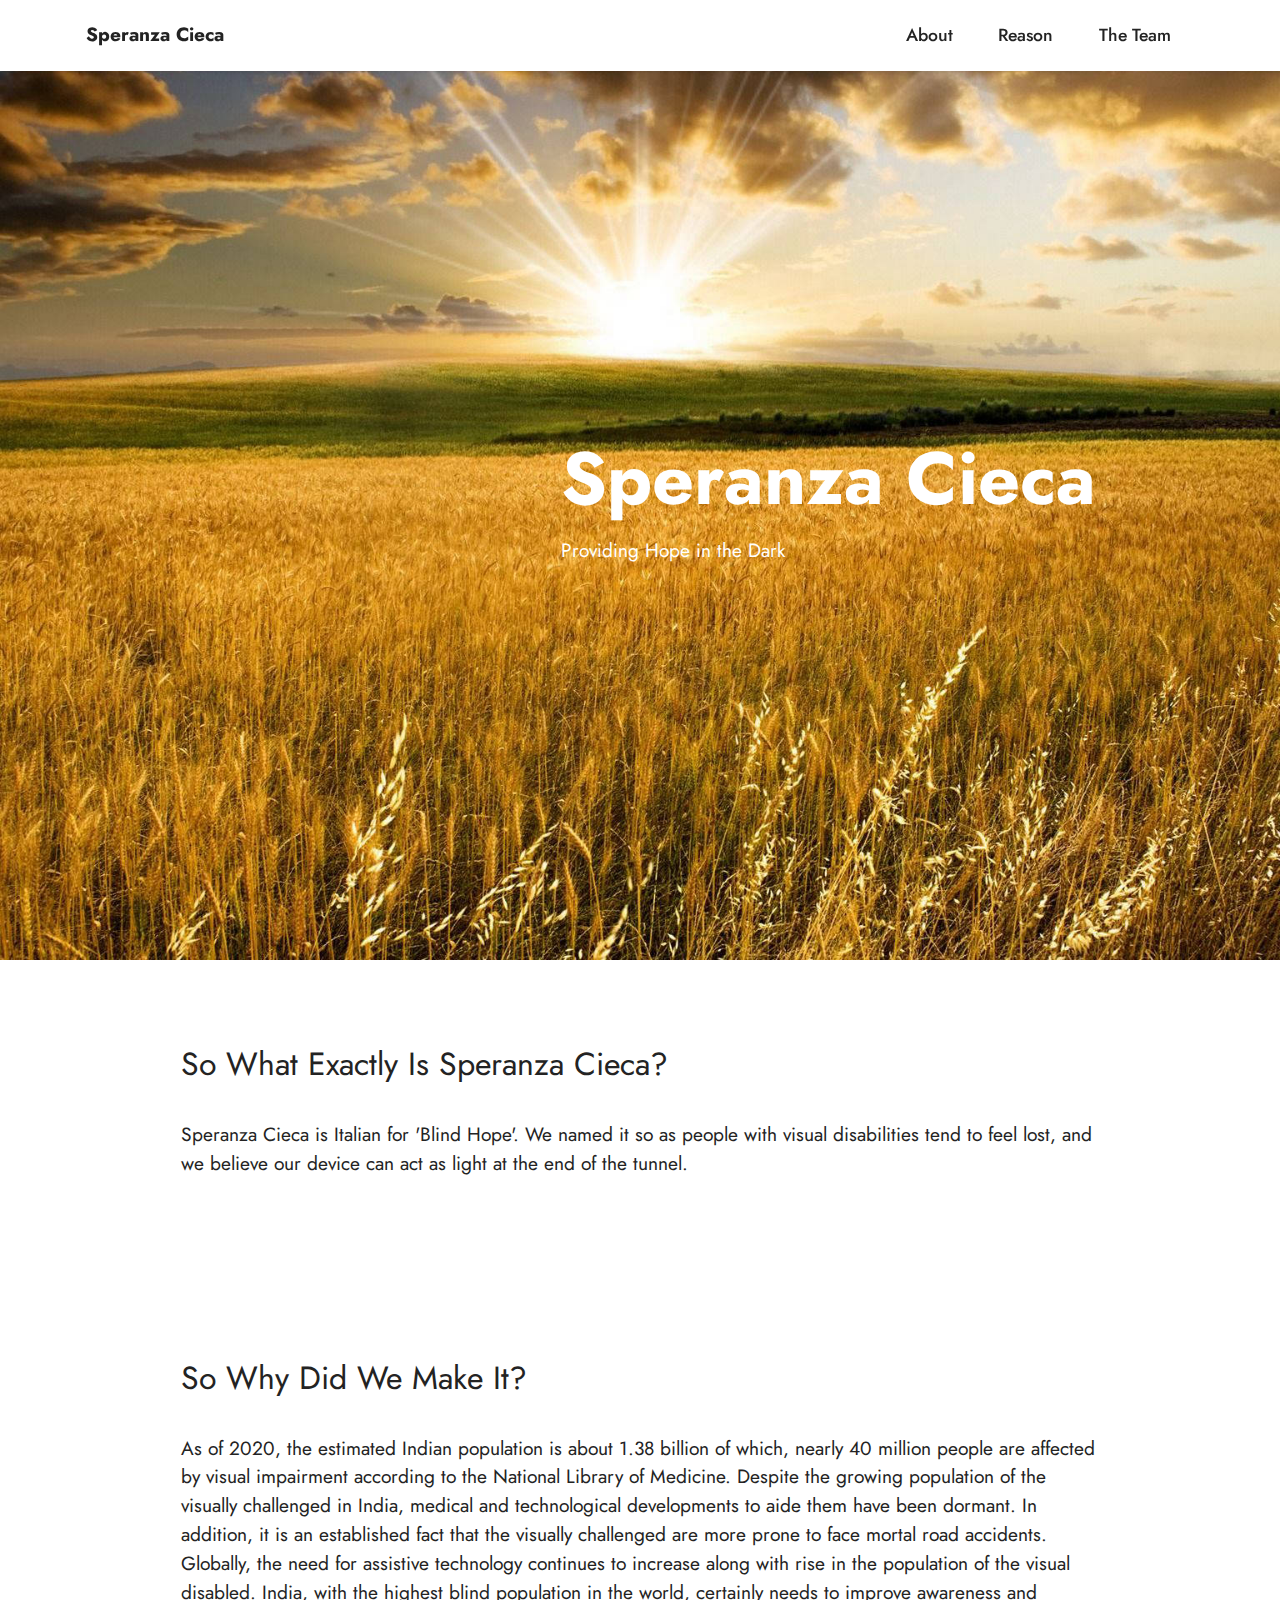
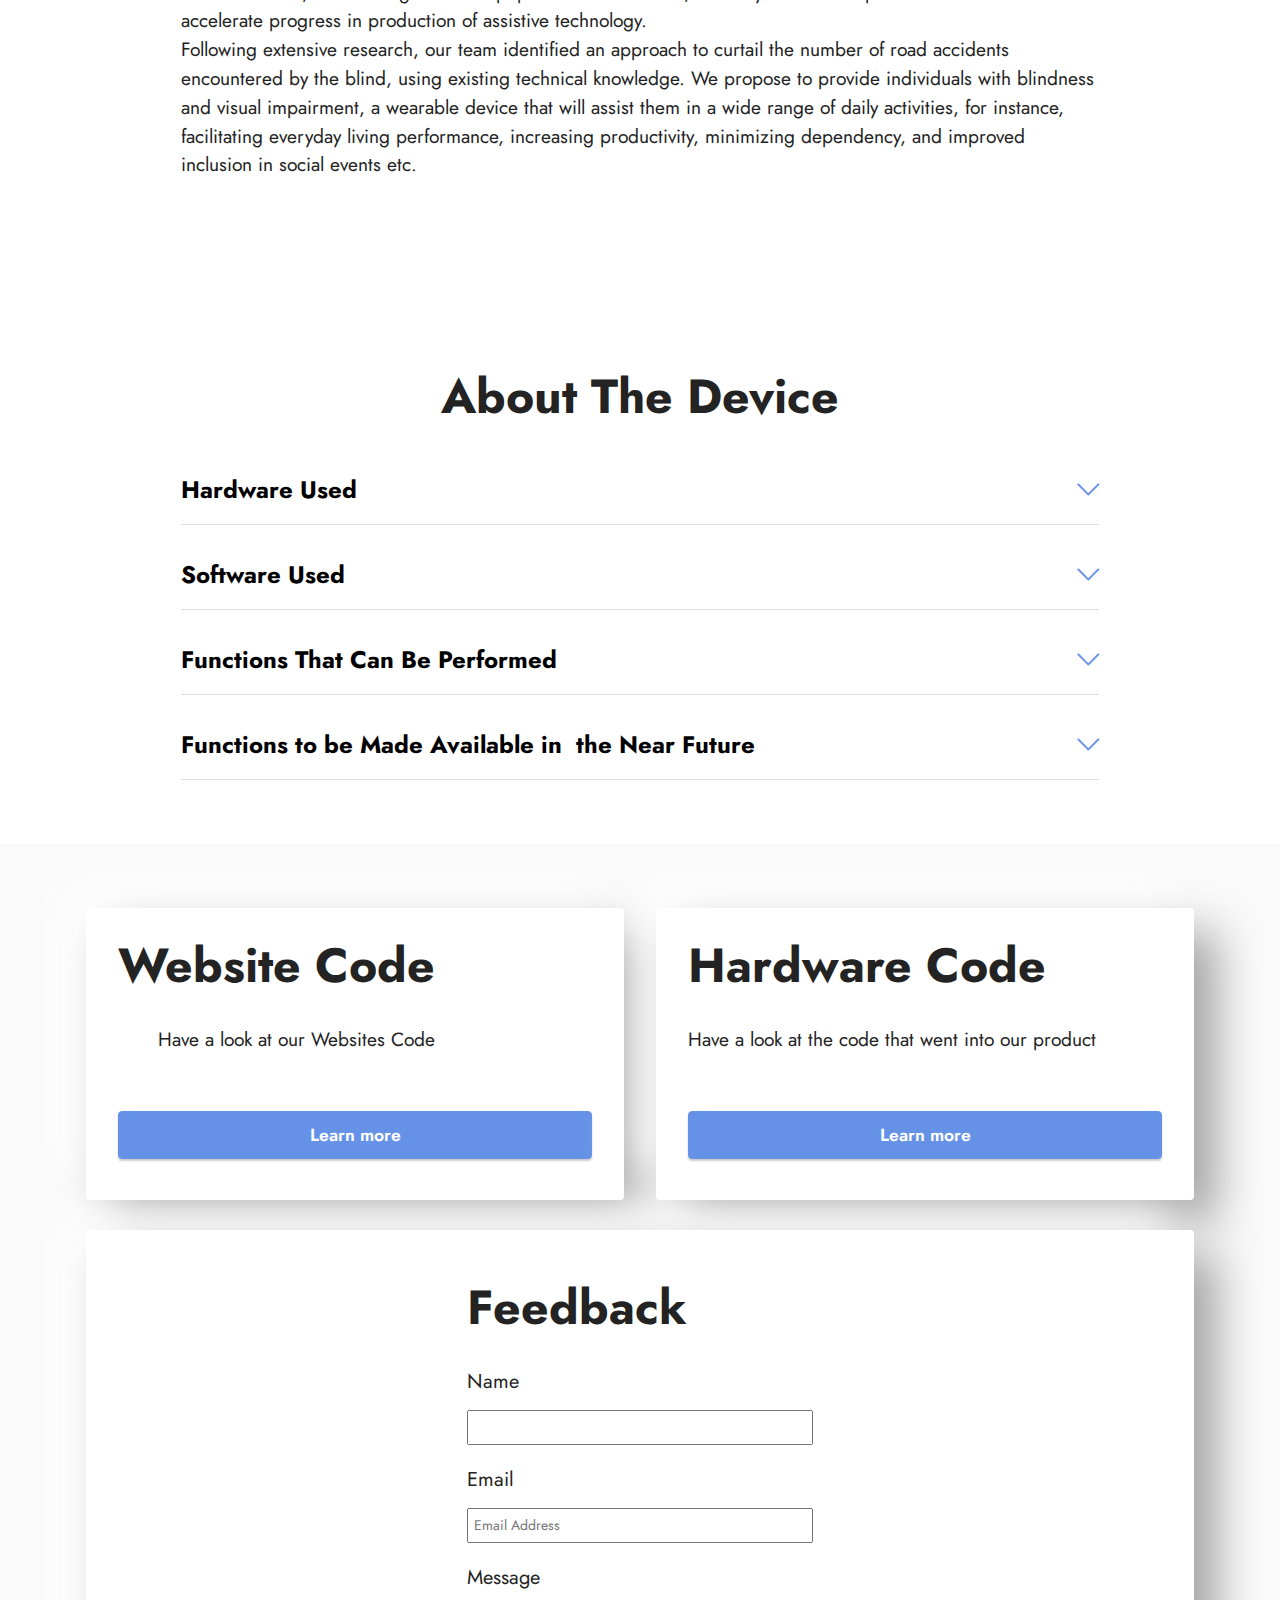
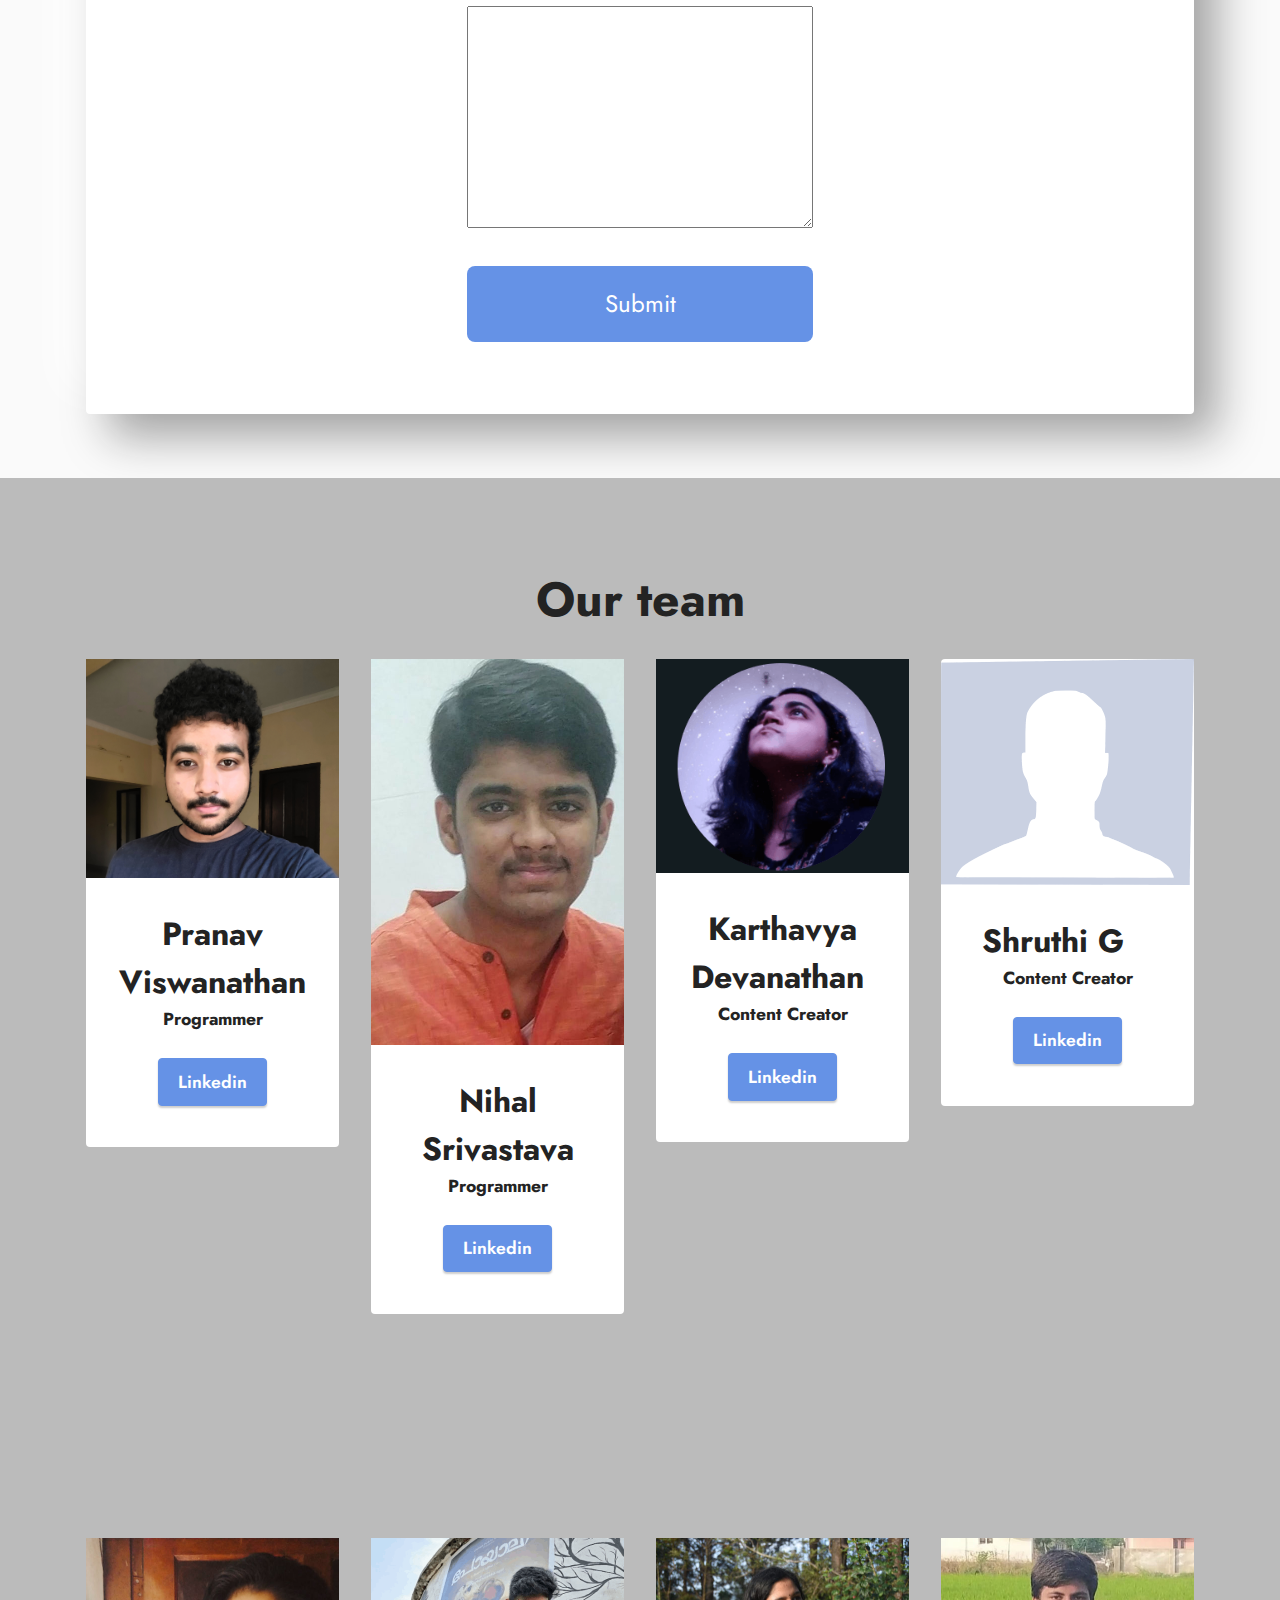
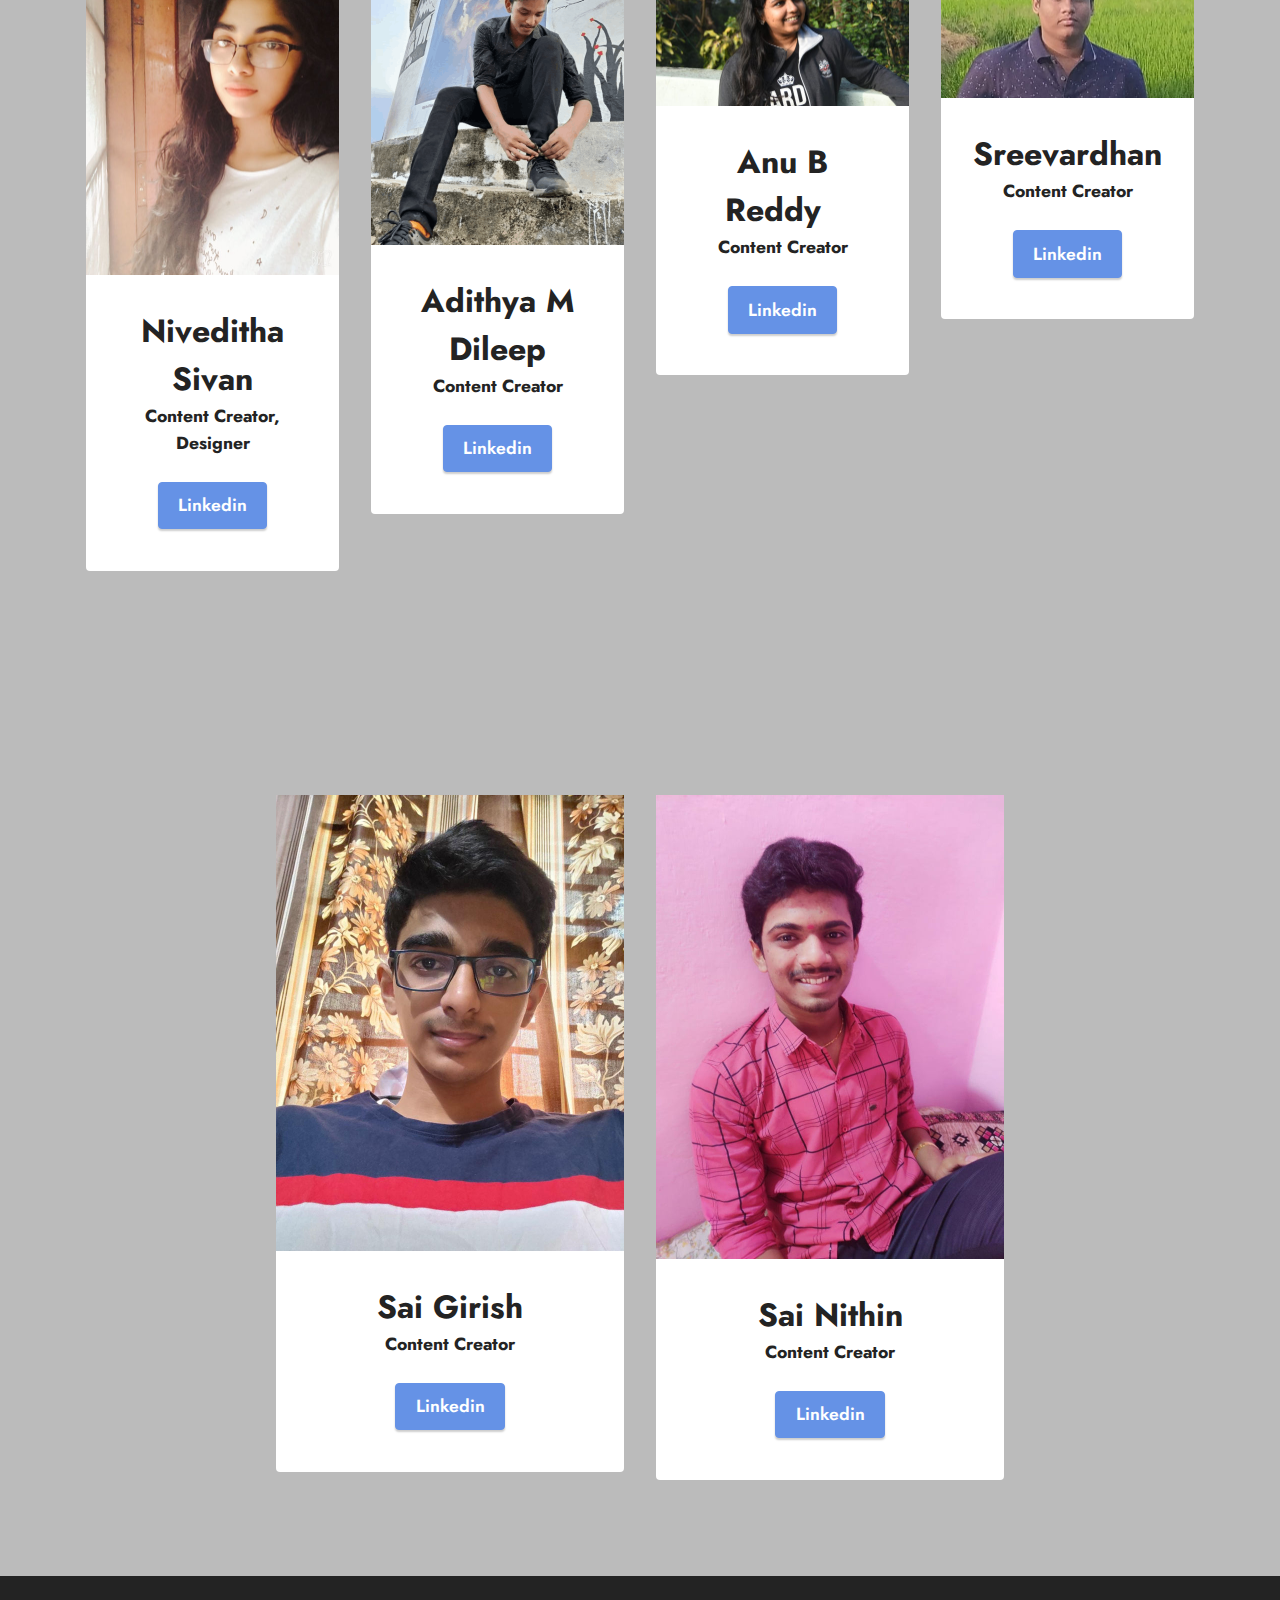
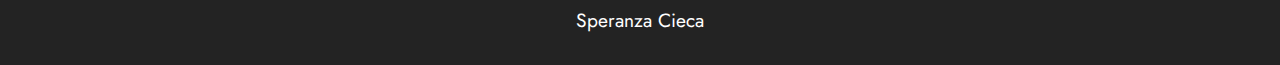
==== index.html @ 33aa8aef "Update index.html" ====
<!DOCTYPE html>
<html  >
<head>
  <meta charset="UTF-8">
  <meta http-equiv="X-UA-Compatible" content="IE=edge">
  <meta name="generator" content="Mobirise v5.2.0, mobirise.com">
  <meta name="viewport" content="width=device-width, initial-scale=1, minimum-scale=1">
  <link rel="shortcut icon" href="assets/images/myLogo.png" type="image/x-icon">
  <meta name="description" content="">
  
  
  <title>Home</title>
  <link rel="stylesheet" href="assets/web/assets/mobirise-icons2/mobirise2.css">
  <link rel="stylesheet" href="assets/web/assets/mobirise-icons/mobirise-icons.css">
  <link rel="stylesheet" href="assets/tether/tether.min.css">
  <link rel="stylesheet" href="assets/bootstrap/css/bootstrap.min.css">
  <link rel="stylesheet" href="assets/bootstrap/css/bootstrap-grid.min.css">
  <link rel="stylesheet" href="assets/bootstrap/css/bootstrap-reboot.min.css">
  <link rel="stylesheet" href="assets/dropdown/css/style.css">
  <link rel="stylesheet" href="assets/socicon/css/styles.css">
  <link rel="stylesheet" href="assets/theme/css/style.css">
  <link rel="preload" as="style" href="assets/mobirise/css/mbr-additional.css"><link rel="stylesheet" href="assets/mobirise/css/mbr-additional.css" type="text/css">
  <link rel="stylesheet" type="text/css" href="styles.css">
  
  
  
</head>
<body>
  
  <section class="menu menu1 cid-svBXPQO3Sm" once="menu" id="menu1-k">
    

    <nav class="navbar navbar-dropdown navbar-fixed-top navbar-expand-lg">
        <div class="container">
            <div class="navbar-brand">
                
                <span class="navbar-caption-wrap"><a class="navbar-caption text-black display-7" href="#">Speranza Cieca</a></span>
            </div>
            <button class="navbar-toggler" type="button" data-toggle="collapse" data-target="#navbarSupportedContent" aria-controls="navbarNavAltMarkup" aria-expanded="false" aria-label="Toggle navigation">
                <div class="hamburger">
                    <span></span>
                    <span></span>
                    <span></span>
                    <span></span>
                </div>
            </button>
            <div class="collapse navbar-collapse" id="navbarSupportedContent">
                <ul class="navbar-nav nav-dropdown nav-right" data-app-modern-menu="true"><li class="nav-item"><a class="nav-link link text-black text-primary display-4" href="index.html#content5-c">About</a></li>
                    <li class="nav-item"><a class="nav-link link text-black text-primary display-4" href="index.html#content5-e">Reason</a></li>
                    <li class="nav-item"><a class="nav-link link text-black text-primary display-4" href="index.html#team1-g">The Team</a>
                    </li></ul>
                
                
            </div>
        </div>
    </nav>
</section>

<section class="header5 cid-svvpx8vok5 mbr-fullscreen" id="header5-b">

    

    

    <div class="container">
        <div class="row justify-content-end">
            <div class="col-12 col-lg-7">
                <h1 class="mbr-section-title mbr-fonts-style mbr-white mb-3 display-1"><strong>Speranza Cieca</strong></h1>
                
                <p class="mbr-text mbr-fonts-style mbr-white display-7">Providing Hope in the Dark</p>
                
            </div>
        </div>
    </div>
</section>

<section class="content5 cid-svvr4Iqz9I" id="content5-c">
    
    <div class="container">
        <div class="row justify-content-center">
            <div class="col-md-12 col-lg-10">
                
                <h4 class="mbr-section-subtitle mbr-fonts-style mb-4 display-5">
                    So What Exactly Is Speranza Cieca?&nbsp;</h4>
                <p class="mbr-text mbr-fonts-style display-7">Speranza Cieca is Italian for 'Blind Hope'. We named it so as people with visual disabilities tend to feel lost, and we believe our device can act as light at the end of the tunnel.</p>
            </div>
        </div>
    </div>
</section>

<section class="content5 cid-svvs0VrVLe" id="content5-e">
    
    <div class="container">
        <div class="row justify-content-center">
            <div class="col-md-12 col-lg-10">
                
                <h4 class="mbr-section-subtitle mbr-fonts-style mb-4 display-5">
                    So Why Did We Make It?</h4>
                <p class="mbr-text mbr-fonts-style display-7">As of 2020, the estimated Indian population is about 1.38 billion of which, nearly 40 million people are affected by visual impairment according to the National Library of Medicine. Despite the growing population of the visually challenged in India, medical and technological developments to aide them have been dormant. In addition, it is an established fact that the visually challenged are more prone to face mortal road accidents. Globally, the need for assistive technology continues to increase along with rise in the population of the visual disabled. India, with the highest blind population in the world, certainly needs to improve awareness and accelerate progress in production of assistive technology. 
<br>Following extensive research, our team identified an approach to curtail the number of road accidents encountered by the blind, using existing technical knowledge. We propose to provide individuals with blindness and visual impairment, a wearable device that will assist them in a wide range of daily activities, for instance, facilitating everyday living performance, increasing productivity, minimizing dependency, and improved inclusion in social events etc.&nbsp;&nbsp;<br></p>
            </div>
        </div>
    </div>
</section>

<section class="content17 cid-svvshgFj3K" id="content17-f">

    <div class="container">
        
            <div class="row justify-content-center">
                <div class="col-12 col-md-10">
                    <div class="section-head align-center mb-4">
                        <h3 class="mbr-section-title mb-0 mbr-fonts-style display-2">
                            <strong>About The Device</strong></h3>
                        
                    </div>
                    
                    <div id="bootstrap-toggle" class="toggle-panel accordionStyles tab-content">
                        <div class="card mb-3">
                            <div class="card-header" role="tab" id="headingOne">
                                <a role="button" class="collapsed panel-title text-black" data-toggle="collapse" data-core="" href="#collapse1_3" aria-expanded="false" aria-controls="collapse1">
                                    <h6 class="panel-title-edit mbr-fonts-style mb-0 display-7 func_Head"><strong>Hardware Used</strong>
                                </h6>
                                    <span class="sign mbr-iconfont mbri-arrow-down"></span>
                                </a>
                            </div>
                            <div id="collapse1_3" class="panel-collapse noScroll collapse" role="tabpanel" aria-labelledby="headingOne">
                                <div class="panel-body">
                                    <p class="mbr-fonts-style panel-text display-7">
                                      <ol>
                                            <li>Raspberry Pi 4 (4GB RAM)</li>
                                            <li>Arduino Uno</li>
                                            <li>HC – SR04 Ultrasonic Sensors </li>
                                            <li>Camera Module</li>
                                        </ol>
                                      <br></p>
                                </div>
                            </div>
                        </div>
                        <div class="card mb-3">
                            <div class="card-header" role="tab" id="headingTwo">
                                <a role="button" class="collapsed panel-title text-black" data-toggle="collapse" data-core="" href="#collapse2_3" aria-expanded="false" aria-controls="collapse2">
                                    <h6 class="panel-title-edit mbr-fonts-style mb-0 display-7 func_Head"><strong>Software Used</strong>
                                </h6>
                                    <span class="sign mbr-iconfont mbri-arrow-down"></span>
                                </a>

                            </div>
                            <div id="collapse2_3" class="panel-collapse noScroll collapse" role="tabpanel" aria-labelledby="headingTwo">
                                <div class="panel-body">
                                    <p class="mbr-fonts-style panel-text display-7">1.	Python 
<br>2.	C++ 
<br>3.	OpenCV 
<br>And other relevant libraries.&nbsp;&nbsp;<br></p>
                                </div>
                            </div>
                        </div>
                        <div class="card mb-3">
                            <div class="card-header" role="tab" id="headingThree">
                                <a role="button" class="collapsed panel-title text-black" data-toggle="collapse" data-core="" href="#collapse3_3" aria-expanded="false" aria-controls="collapse3">
                                    <h6 class="panel-title-edit mbr-fonts-style mb-0 display-7 func_Head"><strong>Functions That Can Be Performed</strong>
                                </h6>
                                    <span class="sign mbr-iconfont mbri-arrow-down"></span>
                                </a>
                            </div>
                            <div id="collapse3_3" class="panel-collapse noScroll collapse" role="tabpanel" aria-labelledby="headingThree">
                                <div class="panel-body">
                                    <p class="mbr-fonts-style panel-text display-7">
                                      <ol>
                                            <li>
                                                <span class = "func_subHead"> Side Impact/Object detection: </span> <br>
                                                The proposed device integrates the Arduino UNO and the HCSR04 Ultrasonic sensor which is located on either sides of the device, to equip the individual with impact detection technology. Impact detection functions when a person or an object comes within 0.25 meters of the range of the device, it responds to this by simultaneously emitting an audible sound and illuminating a red – LED attached to the device, to caution the user against the approaching person/vehicle.
                                            </li><br>
                                            <li>
                                                <span class = "func_subHead"> Pedestrian/vehicle detection: </span><br>
                                                The library OpenCV mentioned above is implemented in the device, to detect and differentiate pedestrians and vehicles approaching the individual and notify the user of the approaching object/person through voice output.
                                            </li><br>
                                            <li>
                                                <span class = "func_subHead"> Speech Recognition:</span><br>
                                                The device employs convenient GUI (Graphical User Interface) to help aide uninterrupted motion of the user. It constructs a platform which allows communication between the device and the individual to help guide the person through several actions, for instance navigating to
                                                a voice - inputted destination, playing music or reducing the volume of the voice-output.
                                            </li><br>
                                            <li>
                                                <span class = "func_subHead"> Convenient interface to help aid in motion </span><br>
                                            </li><br>
                                            <li>
                                                <span class = "func_subHead"> Audio Assistant – ‘HELEN’: </span><br>
                                                As mentioned above, our device offers information to the user using voice-output, this is achieved through our own Audio Assistant named ‘Helen’. Helen is a virtual assistant designed to support the user with appropriate responses to the above functions.
                                            </li>
                                        </ol>
                                      <br></p>
                                </div>
                            </div>
                        </div>
                        <div class="card mb-3">
                            <div class="card-header" role="tab" id="headingThree">
                                <a role="button" class="collapsed panel-title text-black" data-toggle="collapse" data-core="" href="#collapse4_3" aria-expanded="false" aria-controls="collapse4">
                                    <h6 class="panel-title-edit mbr-fonts-style mb-0 display-7 func_Head"><strong>Functions to be Made Available in&nbsp; the Near Future</strong></h6>
                                    <span class="sign mbr-iconfont mbri-arrow-down"></span>
                                </a>
                            </div>
                            <div id="collapse4_3" class="panel-collapse noScroll collapse" role="tabpanel" aria-labelledby="headingThree">
                                <div class="panel-body">
                                    <p class="mbr-fonts-style panel-text display-7">1.	Hand Tracking Integration for GUI Optimization.&nbsp;&nbsp;<br>2.	Text prompt at the rear of the device.&nbsp;<br></p>
                                </div>
                            </div>
                        </div>
                        
                        
                    </div>
                </div>
            </div>
        </div>
</section>

<section class="pricing1 cid-svBYYpnXA6" id="pricing1-m">
    
    <div class="container blocks-set">

        <div class="row justify-content-center">
            <div class="card col-12 col-lg-6">
                <div class="card-wrapper end_neomorp">
                    <div class="card-box align-left">
                        <h6 class="card-title mbr-fonts-style mb-4 display-2">
                            <strong>Website Code</strong></h6>
                        <ul class="list mbr-fonts-style mb-5 display-7">Have a look at our Websites Code</ul>
                    </div>
                    <div class="mbr-section-btn"><a class="btn btn-primary display-4" href="https://github.com/PracticalHarware/Website" target="_blank">Learn more</a></div>
                </div>
            </div>

            <div class="card col-12 col-lg-6">
                <div class="card-wrapper end_neomorp">
                    <div class="card-box align-left">
                        <h4 class="card-title mb-4 mbr-fonts-style display-2">
                            <strong>Hardware Code</strong></h4>
                        <p class="mbr-text mbr-fonts-style mb-5 display-7">
                            Have a look at the code that went into our product<br>
                        </p>
                    </div>
                    <div class="mbr-section-btn"><a class="btn btn-primary display-4" href="https://github.com/PracticalHarware/Speranza-Cieca" target="_blank">Learn more</a></div>
                </div>
            </div>

            <div class="card col-12 col-lg-12 feedback">
                <div class="card-wrapper end_neomorp">
                    <div class="card-box align-left">
                        <section class="feedback-sec">
                            <div class="feedback-cont">
                                <h4 class="card-title mb-4 mbr-fonts-style display-2">
                                <strong>Feedback</strong></h4>
                                <form action="https://formsubmit.co/iipproject195@gmail.com" method="POST">
                                    <input type="hidden" name="_subject" value="New Feedback!">
                                    <input type="hidden" name="_next" value="https://practicalharware.github.io/Website/">
                                    <div class = "form-group">
                                        <label for = "name">Name</label>
                                        <input type="text" name="name">
                                    </div>

                                    <div class = "form-group">
                                        <label for = "email">Email</label>
                                        <input type="email" name="email" placeholder="Email Address" required>
                                    </div>
                                    <div class = "form-group">
                                        <label for = "message">Message</label>
                                        <textarea name = "message" id = "message" cols = "30" rows="10"></textarea>
                                    </div>
                                    <button type="submit">Submit</button>
                                </form>
                            <!-- <div id = "status" class="error">Success</div> -->
                        </section>
                    </div>
                </div>
            </div>
        </div>
    </div>
</section>

<section class="team1 cid-svvtHkrVjS" id="team1-g">
    
    <div class="container">
        <div class="row justify-content-center">
            <div class="col-12">
                <h3 class="mbr-section-title mbr-fonts-style align-center mb-4 display-2">
                    <strong>Our team</strong>
                </h3>
                
            </div>
            <div class="col-sm-6 col-lg-3">
                <div class="card-wrap">
                    <div class="image-wrap">
                        <img src="assets/images/pv.jpg" alt="Pranav Viswanathan">
                    </div>
                    <div class="content-wrap">
                        <h5 class="mbr-section-title card-title mbr-fonts-style align-center m-0 display-5">
                            <strong>Pranav Viswanathan</strong></h5>
                        <h6 class="mbr-role mbr-fonts-style align-center mb-3 display-4">
                            <strong>Programmer</strong>
                        </h6>
                        <p class="card-text mbr-fonts-style align-center display-7"></p>
                        
                        <div class="mbr-section-btn card-btn align-center"><a class="btn btn-primary display-4" href="https://www.linkedin.com/in/pranav-viswanathan-7976711b7/" target="_blank">Linkedin</a></div>
                    </div>
                </div>
            </div>

            <div class="col-sm-6 col-lg-3">
                <div class="card-wrap .name_neomorp">
                    <div class="image-wrap">
                        <img src="assets/images/whatsapp-image-2021-04-24-at-10.13.24-pm-506x771.jpg" alt="Nihal Srivastava">
                    </div>
                    <div class="content-wrap">
                        <h5 class="mbr-section-title card-title mbr-fonts-style align-center m-0 display-5"><strong>Nihal Srivastava</strong></h5>
                        <h6 class="mbr-role mbr-fonts-style align-center mb-3 display-4">
                            <strong>Programmer</strong></h6>
                        <p class="card-text mbr-fonts-style align-center display-7"></p>
                        
                        <div class="mbr-section-btn card-btn align-center"><a class="btn btn-primary display-4" href="https://www.linkedin.com/in/nihal-srivastava-7708a71b7/" target="_blank">Linkedin</a></div>
                    </div>
                </div>
            </div>

            <div class="col-sm-6 col-lg-3">
                <div class="card-wrap">
                    <div class="image-wrap">
                        <img src="assets/images/screenshot-2021-04-24-220257-305x258.png" alt="Karthavya">
                    </div>
                    <div class="content-wrap">
                        <h5 class="mbr-section-title card-title mbr-fonts-style align-center m-0 display-5"><strong>Karthavya Devanathan</strong>&nbsp;</h5>
                        <h6 class="mbr-role mbr-fonts-style align-center mb-3 display-4"><strong>Content Creator</strong></h6>
                        <p class="card-text mbr-fonts-style align-center display-7"></p>
                        
                        <div class="mbr-section-btn card-btn align-center"><a class="btn btn-primary display-4" href="https://www.linkedin.com/in/karthavya-devanathan-613103202/" target="_blank">Linkedin</a></div>
                    </div>
                </div>
            </div>

            <div class="col-sm-6 col-lg-3">
                <div class="card-wrap">
                    <div class="image-wrap">
                        <img src="assets/images/avatar-159236-1280-506x451.png" alt="Shruthi">
                    </div>
                    <div class="content-wrap">
                        <h5 class="mbr-section-title card-title mbr-fonts-style align-center m-0 display-5"><strong>Shruthi G</strong>&nbsp; &nbsp;</h5>
                        <h6 class="mbr-role mbr-fonts-style align-center mb-3 display-4"><strong>Content Creator</strong></h6>
                        <p class="card-text mbr-fonts-style align-center display-7"></p>
                        
                        <div class="mbr-section-btn card-btn align-center"><a class="btn btn-primary display-4" href="#">Linkedin</a></div>
                    </div>
                </div>
            </div>
        </div>
    </div>
</section>

<section class="team1 cid-svvv9h41NP" id="team1-h">
    

    
    <div class="container">
        <div class="row justify-content-center">
            <div class="col-12">
                <h3 class="mbr-section-title mbr-fonts-style align-center mb-4 display-2"></h3>
                
            </div>
            <div class="col-sm-6 col-lg-3">
                <div class="card-wrap">
                    <div class="image-wrap">
                        <img src="assets/images/whatsapp-image-2021-04-24-at-10.28.48-pm-506x675.jpg" alt="Niveditha">
                    </div>
                    <div class="content-wrap">
                        <h5 class="mbr-section-title card-title mbr-fonts-style align-center m-0 display-5"><strong>Niveditha Sivan</strong></h5>
                        <h6 class="mbr-role mbr-fonts-style align-center mb-3 display-4">
                            <strong>Content Creator, Designer</strong></h6>
                        <p class="card-text mbr-fonts-style align-center display-7"></p>
                        
                        <div class="mbr-section-btn card-btn align-center"><a class="btn btn-primary display-4" href="https://www.linkedin.com/in/niveditha-sivan-909915210/" target="_blank">Linkedin</a></div>
                    </div>
                </div>
            </div>

            <div class="col-sm-6 col-lg-3">
                <div class="card-wrap">
                    <div class="image-wrap">
                        <img src="assets/images/screenshot-2021-04-24-215921-506x614.png" alt="Adhitya">
                    </div>
                    <div class="content-wrap">
                        <h5 class="mbr-section-title card-title mbr-fonts-style align-center m-0 display-5">
                            <strong>Adithya M Dileep</strong></h5>
                        <h6 class="mbr-role mbr-fonts-style align-center mb-3 display-4">
                            <strong>Content Creator</strong></h6>
                        <p class="card-text mbr-fonts-style align-center display-7"></p>
                        
                        <div class="mbr-section-btn card-btn align-center"><a class="btn btn-primary display-4" href="https://www.linkedin.com/in/adithya-m-92050a198/" target="_blank">Linkedin</a></div>
                    </div>
                </div>
            </div>

            <div class="col-sm-6 col-lg-3">
                <div class="card-wrap">
                    <div class="image-wrap">
                        <img src="assets/images/whatsapp-image-2021-04-24-at-9.54.37-pm-506x337.jpg" alt="Anu">
                    </div>
                    <div class="content-wrap">
                        <h5 class="mbr-section-title card-title mbr-fonts-style align-center m-0 display-5"><strong>Anu B Reddy</strong>&nbsp;&nbsp;</h5>
                        <h6 class="mbr-role mbr-fonts-style align-center mb-3 display-4">
                            <strong>Content Creator</strong></h6>
                        <p class="card-text mbr-fonts-style align-center display-7"></p>
                        
                        <div class="mbr-section-btn card-btn align-center"><a class="btn btn-primary display-4" href="https://www.linkedin.com/in/anu-reddy-276878210/" target="_blank">Linkedin</a></div>
                    </div>
                </div>
            </div>

            <div class="col-sm-6 col-lg-3">
                <div class="card-wrap">
                    <div class="image-wrap">
                        <img src="assets/images/whatsapp-image-2021-04-24-at-10.09.10-pm-506x321.jpg" alt="Sreevardhan">
                    </div>
                    <div class="content-wrap">
                        <h5 class="mbr-section-title card-title mbr-fonts-style align-center m-0 display-5"><strong>Sreevardhan</strong></h5>
                        <h6 class="mbr-role mbr-fonts-style align-center mb-3 display-4"><strong>Content Creator</strong></h6>
                        <p class="card-text mbr-fonts-style align-center display-7"></p>
                        
                        <div class="mbr-section-btn card-btn align-center"><a class="btn btn-primary display-4" href="https://www.linkedin.com/in/pemmareddy-sreevardhan-97a839210/" target="_blank">Linkedin</a></div>
                    </div>
                </div>
            </div>
        </div>
    </div>
</section>

<section class="team1 cid-svvwM3TAp6" id="team1-i">
    

    
    <div class="container">
        <div class="row justify-content-center">
            <div class="col-12">
                <h3 class="mbr-section-title mbr-fonts-style align-center mb-4 display-2"></h3>
                
            </div>
            <div class="col-sm-6 col-lg-4">
                <div class="card-wrap">
                    <div class="image-wrap">
                        <img src="assets/images/proffpic2-696x912.jpg" alt="Girish">
                    </div>
                    <div class="content-wrap">
                        <h5 class="mbr-section-title card-title mbr-fonts-style align-center m-0 display-5"><strong>Sai Girish</strong></h5>
                        <h6 class="mbr-role mbr-fonts-style align-center mb-3 display-4">
                            <strong>Content Creator</strong></h6>
                        <p class="card-text mbr-fonts-style align-center display-7"></p>
                        
                        <div class="mbr-section-btn card-btn align-center"><a class="btn btn-primary display-4" href="https://www.linkedin.com/in/sai-girish-134912210/" target="_blank">Linkedin</a></div>
                    </div>
                </div>
            </div>

            <div class="col-sm-6 col-lg-4">
                <div class="card-wrap">
                    <div class="image-wrap">
                        <img src="assets/images/whatsapp-image-2021-04-24-at-11.06.50-pm-696x928.jpg" alt="Nithin">
                    </div>
                    <div class="content-wrap">
                        <h5 class="mbr-section-title card-title mbr-fonts-style align-center m-0 display-5">
                            <strong>Sai Nithin</strong></h5>
                        <h6 class="mbr-role mbr-fonts-style align-center mb-3 display-4">
                            <strong>Content Creator</strong></h6>
                        <p class="card-text mbr-fonts-style align-center display-7"></p>
                        
                        <div class="mbr-section-btn card-btn align-center"><a class="btn btn-primary display-4" href="https://www.linkedin.com/in/sai-nithin-142659209/" target="_blank">Linkedin</a></div>
                    </div>
                </div>
            </div>

            

            
        </div>
    </div>
</section>



<section class="footer7 cid-svvy91qCwB" once="footers" id="footer7-j">

    

    

    <div class="container">
        <div class="media-container-row align-center mbr-white">
            <div class="col-12">
                <p class="mbr-text mb-0 mbr-fonts-style display-7">Speranza Cieca</p>
            </div>
        </div>
    </div>
</section><section style="background-color: #fff; font-family: -apple-system, BlinkMacSystemFont, 'Segoe UI', 'Roboto', 'Helvetica Neue', Arial, sans-serif; color:#aaa; font-size:12px; padding: 0; align-items: center; display: flex;"><p style="flex: 0 0 auto; margin:0; padding-right:1rem;"><a href="https://mobirise.site/f" style="color:#aaa;"></a></p></section><script src="assets/web/assets/jquery/jquery.min.js"></script>  <script src="assets/popper/popper.min.js"></script>  <script src="assets/tether/tether.min.js"></script>  <script src="assets/bootstrap/js/bootstrap.min.js"></script>  <script src="assets/smoothscroll/smooth-scroll.js"></script>  <script src="assets/dropdown/js/nav-dropdown.js"></script>  <script src="assets/dropdown/js/navbar-dropdown.js"></script>  <script src="assets/touchswipe/jquery.touch-swipe.min.js"></script>  <script src="assets/mbr-switch-arrow/mbr-switch-arrow.js"></script>  <script src="assets/theme/js/script.js"></script>  
  
  
</body>
</html>
---- assets/web/assets/mobirise-icons2/mobirise2.css ----
@font-face {
  font-family: 'Moririse2';
  font-display: swap;
  src:  url('mobirise2.eot?f2bix4');
  src:  url('mobirise2.eot?f2bix4#iefix') format('embedded-opentype'),
    url('mobirise2.ttf?f2bix4') format('truetype'),
    url('mobirise2.woff?f2bix4') format('woff'),
    url('mobirise2.svg?f2bix4#mobirise2') format('svg');
  font-weight: normal;
  font-style: normal;
}

[class^="mobi-"], [class*=" mobi-"] {
  /* use !important to prevent issues with browser extensions that change fonts */
  font-family: 'Moririse2' !important;
  speak: none;
  font-style: normal;
  font-weight: normal;
  font-variant: normal;
  text-transform: none;
  line-height: 1;

  /* Better Font Rendering =========== */
  -webkit-font-smoothing: antialiased;
  -moz-osx-font-smoothing: grayscale;
}

.mobi-mbri-add-submenu:before {
  content: "\e900";
}
.mobi-mbri-alert:before {
  content: "\e901";
}
.mobi-mbri-align-center:before {
  content: "\e902";
}
.mobi-mbri-align-justify:before {
  content: "\e903";
}
.mobi-mbri-align-left:before {
  content: "\e904";
}
.mobi-mbri-align-right:before {
  content: "\e905";
}
.mobi-mbri-android:before {
  content: "\e906";
}
.mobi-mbri-apple:before {
  content: "\e907";
}
.mobi-mbri-arrow-down:before {
  content: "\e908";
}
.mobi-mbri-arrow-next:before {
  content: "\e909";
}
.mobi-mbri-arrow-prev:before {
  content: "\e90a";
}
.mobi-mbri-arrow-up:before {
  content: "\e90b";
}
.mobi-mbri-bold:before {
  content: "\e90c";
}
.mobi-mbri-bookmark:before {
  content: "\e90d";
}
.mobi-mbri-bootstrap:before {
  content: "\e90e";
}
.mobi-mbri-briefcase:before {
  content: "\e90f";
}
.mobi-mbri-browse:before {
  content: "\e910";
}
.mobi-mbri-bulleted-list:before {
  content: "\e911";
}
.mobi-mbri-calendar:before {
  content: "\e912";
}
.mobi-mbri-camera:before {
  content: "\e913";
}
.mobi-mbri-cart-add:before {
  content: "\e914";
}
.mobi-mbri-cart-full:before {
  content: "\e915";
}
.mobi-mbri-cash:before {
  content: "\e916";
}
.mobi-mbri-change-style:before {
  content: "\e917";
}
.mobi-mbri-chat:before {
  content: "\e918";
}
.mobi-mbri-clock:before {
  content: "\e919";
}
.mobi-mbri-close:before {
  content: "\e91a";
}
.mobi-mbri-cloud:before {
  content: "\e91b";
}
.mobi-mbri-code:before {
  content: "\e91c";
}
.mobi-mbri-contact-form:before {
  content: "\e91d";
}
.mobi-mbri-credit-card:before {
  content: "\e91e";
}
.mobi-mbri-cursor-click:before {
  content: "\e91f";
}
.mobi-mbri-cust-feedback:before {
  content: "\e920";
}
.mobi-mbri-database:before {
  content: "\e921";
}
.mobi-mbri-delivery:before {
  content: "\e922";
}
.mobi-mbri-desktop:before {
  content: "\e923";
}
.mobi-mbri-devices:before {
  content: "\e924";
}
.mobi-mbri-down:before {
  content: "\e925";
}
.mobi-mbri-download-2:before {
  content: "\e926";
}
.mobi-mbri-download:before {
  content: "\e927";
}
.mobi-mbri-drag-n-drop-2:before {
  content: "\e928";
}
.mobi-mbri-drag-n-drop:before {
  content: "\e929";
}
.mobi-mbri-edit-2:before {
  content: "\e92a";
}
.mobi-mbri-edit:before {
  content: "\e92b";
}
.mobi-mbri-error:before {
  content: "\e92c";
}
.mobi-mbri-extension:before {
  content: "\e92d";
}
.mobi-mbri-features:before {
  content: "\e92e";
}
.mobi-mbri-file:before {
  content: "\e92f";
}
.mobi-mbri-flag:before {
  content: "\e930";
}
.mobi-mbri-folder:before {
  content: "\e931";
}
.mobi-mbri-gift:before {
  content: "\e932";
}
.mobi-mbri-github:before {
  content: "\e933";
}
.mobi-mbri-globe-2:before {
  content: "\e934";
}
.mobi-mbri-globe:before {
  content: "\e935";
}
.mobi-mbri-growing-chart:before {
  content: "\e936";
}
.mobi-mbri-hearth:before {
  content: "\e937";
}
.mobi-mbri-help:before {
  content: "\e938";
}
.mobi-mbri-home:before {
  content: "\e939";
}
.mobi-mbri-hot-cup:before {
  content: "\e93a";
}
.mobi-mbri-idea:before {
  content: "\e93b";
}
.mobi-mbri-image-gallery:before {
  content: "\e93c";
}
.mobi-mbri-image-slider:before {
  content: "\e93d";
}
.mobi-mbri-info:before {
  content: "\e93e";
}
.mobi-mbri-italic:before {
  content: "\e93f";
}
.mobi-mbri-key:before {
  content: "\e940";
}
.mobi-mbri-laptop:before {
  content: "\e941";
}
.mobi-mbri-layers:before {
  content: "\e942";
}
.mobi-mbri-left-right:before {
  content: "\e943";
}
.mobi-mbri-left:before {
  content: "\e944";
}
.mobi-mbri-letter:before {
  content: "\e945";
}
.mobi-mbri-like:before {
  content: "\e946";
}
.mobi-mbri-link:before {
  content: "\e947";
}
.mobi-mbri-lock:before {
  content: "\e948";
}
.mobi-mbri-login:before {
  content: "\e949";
}
.mobi-mbri-logout:before {
  content: "\e94a";
}
.mobi-mbri-magic-stick:before {
  content: "\e94b";
}
.mobi-mbri-map-pin:before {
  content: "\e94c";
}
.mobi-mbri-menu:before {
  content: "\e94d";
}
.mobi-mbri-mobile-2:before {
  content: "\e94e";
}
.mobi-mbri-mobile-horizontal:before {
  content: "\e94f";
}
.mobi-mbri-mobile:before {
  content: "\e950";
}
.mobi-mbri-mobirise:before {
  content: "\e951";
}
.mobi-mbri-more-horizontal:before {
  content: "\e952";
}
.mobi-mbri-more-vertical:before {
  content: "\e953";
}
.mobi-mbri-music:before {
  content: "\e954";
}
.mobi-mbri-new-file:before {
  content: "\e955";
}
.mobi-mbri-numbered-list:before {
  content: "\e956";
}
.mobi-mbri-opened-folder:before {
  content: "\e957";
}
.mobi-mbri-pages:before {
  content: "\e958";
}
.mobi-mbri-paper-plane:before {
  content: "\e959";
}
.mobi-mbri-paperclip:before {
  content: "\e95a";
}
.mobi-mbri-phone:before {
  content: "\e95b";
}
.mobi-mbri-photo:before {
  content: "\e95c";
}
.mobi-mbri-photos:before {
  content: "\e95d";
}
.mobi-mbri-pin:before {
  content: "\e95e";
}
.mobi-mbri-play:before {
  content: "\e95f";
}
.mobi-mbri-plus:before {
  content: "\e960";
}
.mobi-mbri-preview:before {
  content: "\e961";
}
.mobi-mbri-print:before {
  content: "\e962";
}
.mobi-mbri-protect:before {
  content: "\e963";
}
.mobi-mbri-question:before {
  content: "\e964";
}
.mobi-mbri-quote-left:before {
  content: "\e965";
}
.mobi-mbri-quote-right:before {
  content: "\e966";
}
.mobi-mbri-redo:before {
  content: "\e967";
}
.mobi-mbri-refresh:before {
  content: "\e968";
}
.mobi-mbri-responsive-2:before {
  content: "\e969";
}
.mobi-mbri-responsive:before {
  content: "\e96a";
}
.mobi-mbri-right:before {
  content: "\e96b";
}
.mobi-mbri-rocket:before {
  content: "\e96c";
}
.mobi-mbri-sad-face:before {
  content: "\e96d";
}
.mobi-mbri-sale:before {
  content: "\e96e";
}
.mobi-mbri-save:before {
  content: "\e96f";
}
.mobi-mbri-search:before {
  content: "\e970";
}
.mobi-mbri-setting-2:before {
  content: "\e971";
}
.mobi-mbri-setting-3:before {
  content: "\e972";
}
.mobi-mbri-setting:before {
  content: "\e973";
}
.mobi-mbri-share:before {
  content: "\e974";
}
.mobi-mbri-shopping-bag:before {
  content: "\e975";
}
.mobi-mbri-shopping-basket:before {
  content: "\e976";
}
.mobi-mbri-shopping-cart:before {
  content: "\e977";
}
.mobi-mbri-sites:before {
  content: "\e978";
}
.mobi-mbri-smile-face:before {
  content: "\e979";
}
.mobi-mbri-speed:before {
  content: "\e97a";
}
.mobi-mbri-star:before {
  content: "\e97b";
}
.mobi-mbri-success:before {
  content: "\e97c";
}
.mobi-mbri-sun:before {
  content: "\e97d";
}
.mobi-mbri-sun2:before {
  content: "\e97e";
}
.mobi-mbri-tablet-vertical:before {
  content: "\e97f";
}
.mobi-mbri-tablet:before {
  content: "\e980";
}
.mobi-mbri-target:before {
  content: "\e981";
}
.mobi-mbri-timer:before {
  content: "\e982";
}
.mobi-mbri-to-ftp:before {
  content: "\e983";
}
.mobi-mbri-to-local-drive:before {
  content: "\e984";
}
.mobi-mbri-touch-swipe:before {
  content: "\e985";
}
.mobi-mbri-touch:before {
  content: "\e986";
}
.mobi-mbri-trash:before {
  content: "\e987";
}
.mobi-mbri-underline:before {
  content: "\e988";
}
.mobi-mbri-undo:before {
  content: "\e989";
}
.mobi-mbri-unlink:before {
  content: "\e98a";
}
.mobi-mbri-unlock:before {
  content: "\e98b";
}
.mobi-mbri-up-down:before {
  content: "\e98c";
}
.mobi-mbri-up:before {
  content: "\e98d";
}
.mobi-mbri-update:before {
  content: "\e98e";
}
.mobi-mbri-upload-2:before {
  content: "\e98f";
}
.mobi-mbri-upload:before {
  content: "\e990";
}
.mobi-mbri-user-2:before {
  content: "\e991";
}
.mobi-mbri-user:before {
  content: "\e992";
}
.mobi-mbri-users:before {
  content: "\e993";
}
.mobi-mbri-video-play:before {
  content: "\e994";
}
.mobi-mbri-video:before {
  content: "\e995";
}
.mobi-mbri-watch:before {
  content: "\e996";
}
.mobi-mbri-website-theme-2:before {
  content: "\e997";
}
.mobi-mbri-website-theme:before {
  content: "\e998";
}
.mobi-mbri-wifi:before {
  content: "\e999";
}
.mobi-mbri-windows:before {
  content: "\e99a";
}
.mobi-mbri-zoom-in:before {
  content: "\e99b";
}
.mobi-mbri-zoom-out:before {
  content: "\e99c";
}
---- assets/web/assets/mobirise-icons/mobirise-icons.css ----
@font-face {
  font-family: 'MobiriseIcons';
  src:  url('mobirise-icons.eot?spat4u');
  src:  url('mobirise-icons.eot?spat4u#iefix') format('embedded-opentype'),
    url('mobirise-icons.ttf?spat4u') format('truetype'),
    url('mobirise-icons.woff?spat4u') format('woff'),
    url('mobirise-icons.svg?spat4u#MobiriseIcons') format('svg');
  font-weight: normal;
  font-style: normal;
  font-display: swap;
}

[class^="mbri-"], [class*=" mbri-"] {
  /* use !important to prevent issues with browser extensions that change fonts */
  font-family: MobiriseIcons !important;
  speak: none;
  font-style: normal;
  font-weight: normal;
  font-variant: normal;
  text-transform: none;
  line-height: 1;

  /* Better Font Rendering =========== */
  -webkit-font-smoothing: antialiased;
  -moz-osx-font-smoothing: grayscale;
}

.mbri-add-submenu:before {
  content: "\e900";
}
.mbri-alert:before {
  content: "\e901";
}
.mbri-align-center:before {
  content: "\e902";
}
.mbri-align-justify:before {
  content: "\e903";
}
.mbri-align-left:before {
  content: "\e904";
}
.mbri-align-right:before {
  content: "\e905";
}
.mbri-android:before {
  content: "\e906";
}
.mbri-apple:before {
  content: "\e907";
}
.mbri-arrow-down:before {
  content: "\e908";
}
.mbri-arrow-next:before {
  content: "\e909";
}
.mbri-arrow-prev:before {
  content: "\e90a";
}
.mbri-arrow-up:before {
  content: "\e90b";
}
.mbri-bold:before {
  content: "\e90c";
}
.mbri-bookmark:before {
  content: "\e90d";
}
.mbri-bootstrap:before {
  content: "\e90e";
}
.mbri-briefcase:before {
  content: "\e90f";
}
.mbri-browse:before {
  content: "\e910";
}
.mbri-bulleted-list:before {
  content: "\e911";
}
.mbri-calendar:before {
  content: "\e912";
}
.mbri-camera:before {
  content: "\e913";
}
.mbri-cart-add:before {
  content: "\e914";
}
.mbri-cart-full:before {
  content: "\e915";
}
.mbri-cash:before {
  content: "\e916";
}
.mbri-change-style:before {
  content: "\e917";
}
.mbri-chat:before {
  content: "\e918";
}
.mbri-clock:before {
  content: "\e919";
}
.mbri-close:before {
  content: "\e91a";
}
.mbri-cloud:before {
  content: "\e91b";
}
.mbri-code:before {
  content: "\e91c";
}
.mbri-contact-form:before {
  content: "\e91d";
}
.mbri-credit-card:before {
  content: "\e91e";
}
.mbri-cursor-click:before {
  content: "\e91f";
}
.mbri-cust-feedback:before {
  content: "\e920";
}
.mbri-database:before {
  content: "\e921";
}
.mbri-delivery:before {
  content: "\e922";
}
.mbri-desktop:before {
  content: "\e923";
}
.mbri-devices:before {
  content: "\e924";
}
.mbri-down:before {
  content: "\e925";
}
.mbri-download:before {
  content: "\e989";
}
.mbri-drag-n-drop:before {
  content: "\e927";
}
.mbri-drag-n-drop2:before {
  content: "\e928";
}
.mbri-edit:before {
  content: "\e929";
}
.mbri-edit2:before {
  content: "\e92a";
}
.mbri-error:before {
  content: "\e92b";
}
.mbri-extension:before {
  content: "\e92c";
}
.mbri-features:before {
  content: "\e92d";
}
.mbri-file:before {
  content: "\e92e";
}
.mbri-flag:before {
  content: "\e92f";
}
.mbri-folder:before {
  content: "\e930";
}
.mbri-gift:before {
  content: "\e931";
}
.mbri-github:before {
  content: "\e932";
}
.mbri-globe:before {
  content: "\e933";
}
.mbri-globe-2:before {
  content: "\e934";
}
.mbri-growing-chart:before {
  content: "\e935";
}
.mbri-hearth:before {
  content: "\e936";
}
.mbri-help:before {
  content: "\e937";
}
.mbri-home:before {
  content: "\e938";
}
.mbri-hot-cup:before {
  content: "\e939";
}
.mbri-idea:before {
  content: "\e93a";
}
.mbri-image-gallery:before {
  content: "\e93b";
}
.mbri-image-slider:before {
  content: "\e93c";
}
.mbri-info:before {
  content: "\e93d";
}
.mbri-italic:before {
  content: "\e93e";
}
.mbri-key:before {
  content: "\e93f";
}
.mbri-laptop:before {
  content: "\e940";
}
.mbri-layers:before {
  content: "\e941";
}
.mbri-left-right:before {
  content: "\e942";
}
.mbri-left:before {
  content: "\e943";
}
.mbri-letter:before {
  content: "\e944";
}
.mbri-like:before {
  content: "\e945";
}
.mbri-link:before {
  content: "\e946";
}
.mbri-lock:before {
  content: "\e947";
}
.mbri-login:before {
  content: "\e948";
}
.mbri-logout:before {
  content: "\e949";
}
.mbri-magic-stick:before {
  content: "\e94a";
}
.mbri-map-pin:before {
  content: "\e94b";
}
.mbri-menu:before {
  content: "\e94c";
}
.mbri-mobile:before {
  content: "\e94d";
}
.mbri-mobile2:before {
  content: "\e94e";
}
.mbri-mobirise:before {
  content: "\e94f";
}
.mbri-more-horizontal:before {
  content: "\e950";
}
.mbri-more-vertical:before {
  content: "\e951";
}
.mbri-music:before {
  content: "\e952";
}
.mbri-new-file:before {
  content: "\e953";
}
.mbri-numbered-list:before {
  content: "\e954";
}
.mbri-opened-folder:before {
  content: "\e955";
}
.mbri-pages:before {
  content: "\e956";
}
.mbri-paper-plane:before {
  content: "\e957";
}
.mbri-paperclip:before {
  content: "\e958";
}
.mbri-photo:before {
  content: "\e959";
}
.mbri-photos:before {
  content: "\e95a";
}
.mbri-pin:before {
  content: "\e95b";
}
.mbri-play:before {
  content: "\e95c";
}
.mbri-plus:before {
  content: "\e95d";
}
.mbri-preview:before {
  content: "\e95e";
}
.mbri-print:before {
  content: "\e95f";
}
.mbri-protect:before {
  content: "\e960";
}
.mbri-question:before {
  content: "\e961";
}
.mbri-quote-left:before {
  content: "\e962";
}
.mbri-quote-right:before {
  content: "\e963";
}
.mbri-refresh:before {
  content: "\e964";
}
.mbri-responsive:before {
  content: "\e965";
}
.mbri-right:before {
  content: "\e966";
}
.mbri-rocket:before {
  content: "\e967";
}
.mbri-sad-face:before {
  content: "\e968";
}
.mbri-sale:before {
  content: "\e969";
}
.mbri-save:before {
  content: "\e96a";
}
.mbri-search:before {
  content: "\e96b";
}
.mbri-setting:before {
  content: "\e96c";
}
.mbri-setting2:before {
  content: "\e96d";
}
.mbri-setting3:before {
  content: "\e96e";
}
.mbri-share:before {
  content: "\e96f";
}
.mbri-shopping-bag:before {
  content: "\e970";
}
.mbri-shopping-basket:before {
  content: "\e971";
}
.mbri-shopping-cart:before {
  content: "\e972";
}
.mbri-sites:before {
  content: "\e973";
}
.mbri-smile-face:before {
  content: "\e974";
}
.mbri-speed:before {
  content: "\e975";
}
.mbri-star:before {
  content: "\e976";
}
.mbri-success:before {
  content: "\e977";
}
.mbri-sun:before {
  content: "\e978";
}
.mbri-sun2:before {
  content: "\e979";
}
.mbri-tablet:before {
  content: "\e97a";
}
.mbri-tablet-vertical:before {
  content: "\e97b";
}
.mbri-target:before {
  content: "\e97c";
}
.mbri-timer:before {
  content: "\e97d";
}
.mbri-to-ftp:before {
  content: "\e97e";
}
.mbri-to-local-drive:before {
  content: "\e97f";
}
.mbri-touch-swipe:before {
  content: "\e980";
}
.mbri-touch:before {
  content: "\e981";
}
.mbri-trash:before {
  content: "\e982";
}
.mbri-underline:before {
  content: "\e983";
}
.mbri-unlink:before {
  content: "\e984";
}
.mbri-unlock:before {
  content: "\e985";
}
.mbri-up-down:before {
  content: "\e986";
}
.mbri-up:before {
  content: "\e987";
}
.mbri-update:before {
  content: "\e988";
}
.mbri-upload:before {
 content: "\e926"; 
}
.mbri-user:before {
  content: "\e98a";
}
.mbri-user2:before {
  content: "\e98b";
}
.mbri-users:before {
  content: "\e98c";
}
.mbri-video:before {
  content: "\e98d";
}
.mbri-video-play:before {
  content: "\e98e";
}
.mbri-watch:before {
  content: "\e98f";
}
.mbri-website-theme:before {
  content: "\e990";
}
.mbri-wifi:before {
  content: "\e991";
}
.mbri-windows:before {
  content: "\e992";
}
.mbri-zoom-out:before {
  content: "\e993";
}
.mbri-redo:before {
  content: "\e994";
}
.mbri-undo:before {
  content: "\e995";
}
---- assets/dropdown/css/style.css ----
.navbar-dropdown {
  left: 0;
  padding: 0;
  position: absolute;
  right: 0;
  top: 0;
  transition: all 0.45s ease;
  z-index: 1030;
  background: #282828; }
  .navbar-dropdown .navbar-logo {
    margin-right: 0.8rem;
    transition: margin 0.3s ease-in-out;
    vertical-align: middle; }
    .navbar-dropdown .navbar-logo img {
      height: 3.125rem;
      transition: all 0.3s ease-in-out; }
    .navbar-dropdown .navbar-logo.mbr-iconfont {
      font-size: 3.125rem;
      line-height: 3.125rem; }
  .navbar-dropdown .navbar-caption {
    font-weight: 700;
    white-space: normal;
    vertical-align: -4px;
    line-height: 3.125rem !important; }
    .navbar-dropdown .navbar-caption, .navbar-dropdown .navbar-caption:hover {
      color: inherit;
      text-decoration: none; }
  .navbar-dropdown .mbr-iconfont + .navbar-caption {
    vertical-align: -1px; }
  .navbar-dropdown.navbar-fixed-top {
    position: fixed; }
  .navbar-dropdown .navbar-brand span {
    vertical-align: -4px; }
  .navbar-dropdown.bg-color.transparent {
    background: none; }
  .navbar-dropdown.navbar-short .navbar-brand {
    padding: 0.625rem 0; }
    .navbar-dropdown.navbar-short .navbar-brand span {
      vertical-align: -1px; }
  .navbar-dropdown.navbar-short .navbar-caption {
    line-height: 2.375rem !important;
    vertical-align: -2px; }
  .navbar-dropdown.navbar-short .navbar-logo {
    margin-right: 0.5rem; }
    .navbar-dropdown.navbar-short .navbar-logo img {
      height: 2.375rem; }
    .navbar-dropdown.navbar-short .navbar-logo.mbr-iconfont {
      font-size: 2.375rem;
      line-height: 2.375rem; }
  .navbar-dropdown.navbar-short .mbr-table-cell {
    height: 3.625rem; }
  .navbar-dropdown .navbar-close {
    left: 0.6875rem;
    position: fixed;
    top: 0.75rem;
    z-index: 1000; }
  .navbar-dropdown .hamburger-icon {
    content: "";
    display: inline-block;
    vertical-align: middle;
    width: 16px;
    -webkit-box-shadow: 0 -6px 0 1px #282828,0 0 0 1px #282828,0 6px 0 1px #282828;
    -moz-box-shadow: 0 -6px 0 1px #282828,0 0 0 1px #282828,0 6px 0 1px #282828;
    box-shadow: 0 -6px 0 1px #282828,0 0 0 1px #282828,0 6px 0 1px #282828; }

.dropdown-menu .dropdown-toggle[data-toggle="dropdown-submenu"]::after {
  border-bottom: 0.35em solid transparent;
  border-left: 0.35em solid;
  border-right: 0;
  border-top: 0.35em solid transparent;
  margin-left: 0.3rem; }

.dropdown-menu .dropdown-item:focus {
  outline: 0; }

.nav-dropdown {
  font-size: 0.75rem;
  font-weight: 500;
  height: auto !important; }
  .nav-dropdown .nav-btn {
    padding-left: 1rem; }
  .nav-dropdown .link {
    margin: .667em 1.667em;
    font-weight: 500;
    padding: 0;
    transition: color .2s ease-in-out; }
    .nav-dropdown .link.dropdown-toggle {
      margin-right: 2.583em; }
      .nav-dropdown .link.dropdown-toggle::after {
        margin-left: .25rem;
        border-top: 0.35em solid;
        border-right: 0.35em solid transparent;
        border-left: 0.35em solid transparent;
        border-bottom: 0; }
      .nav-dropdown .link.dropdown-toggle[aria-expanded="true"] {
        margin: 0;
        padding: 0.667em 3.263em  0.667em 1.667em; }
  .nav-dropdown .link::after,
  .nav-dropdown .dropdown-item::after {
    color: inherit; }
  .nav-dropdown .btn {
    font-size: 0.75rem;
    font-weight: 700;
    letter-spacing: 0;
    margin-bottom: 0;
    padding-left: 1.25rem;
    padding-right: 1.25rem; }
  .nav-dropdown .dropdown-menu {
    border-radius: 0;
    border: 0;
    left: 0;
    margin: 0;
    padding-bottom: 1.25rem;
    padding-top: 1.25rem;
    position: relative; }
  .nav-dropdown .dropdown-submenu {
    margin-left: 0.125rem;
    top: 0; }
  .nav-dropdown .dropdown-item {
    font-weight: 500;
    line-height: 2;
    padding: 0.3846em 4.615em 0.3846em 1.5385em;
    position: relative;
    transition: color .2s ease-in-out, background-color .2s ease-in-out; }
    .nav-dropdown .dropdown-item::after {
      margin-top: -0.3077em;
      position: absolute;
      right: 1.1538em;
      top: 50%; }
    .nav-dropdown .dropdown-item:focus, .nav-dropdown .dropdown-item:hover {
      background: none; }

@media (max-width: 767px) {
  .nav-dropdown.navbar-toggleable-sm {
    bottom: 0;
    display: none;
    left: 0;
    overflow-x: hidden;
    position: fixed;
    top: 0;
    transform: translateX(-100%);
    -ms-transform: translateX(-100%);
    -webkit-transform: translateX(-100%);
    width: 18.75rem;
    z-index: 999; } }
.nav-dropdown.navbar-toggleable-xl {
  bottom: 0;
  display: none;
  left: 0;
  overflow-x: hidden;
  position: fixed;
  top: 0;
  transform: translateX(-100%);
  -ms-transform: translateX(-100%);
  -webkit-transform: translateX(-100%);
  width: 18.75rem;
  z-index: 999; }

.nav-dropdown-sm {
  display: block !important;
  overflow-x: hidden;
  overflow: auto;
  padding-top: 3.875rem; }
  .nav-dropdown-sm::after {
    content: "";
    display: block;
    height: 3rem;
    width: 100%; }
  .nav-dropdown-sm.collapse.in ~ .navbar-close {
    display: block !important; }
  .nav-dropdown-sm.collapsing, .nav-dropdown-sm.collapse.in {
    transform: translateX(0);
    -ms-transform: translateX(0);
    -webkit-transform: translateX(0);
    transition: all 0.25s ease-out;
    -webkit-transition: all 0.25s ease-out;
    background: #282828; }
  .nav-dropdown-sm.collapsing[aria-expanded="false"] {
    transform: translateX(-100%);
    -ms-transform: translateX(-100%);
    -webkit-transform: translateX(-100%); }
  .nav-dropdown-sm .nav-item {
    display: block;
    margin-left: 0 !important;
    padding-left: 0; }
  .nav-dropdown-sm .link,
  .nav-dropdown-sm .dropdown-item {
    border-top: 1px dotted rgba(255, 255, 255, 0.1);
    font-size: 0.8125rem;
    line-height: 1.6;
    margin: 0 !important;
    padding: 0.875rem 2.4rem 0.875rem 1.5625rem !important;
    position: relative;
    white-space: normal; }
    .nav-dropdown-sm .link:focus, .nav-dropdown-sm .link:hover,
    .nav-dropdown-sm .dropdown-item:focus,
    .nav-dropdown-sm .dropdown-item:hover {
      background: rgba(0, 0, 0, 0.2) !important;
      color: #c0a375; }
  .nav-dropdown-sm .nav-btn {
    position: relative;
    padding: 1.5625rem 1.5625rem 0 1.5625rem; }
    .nav-dropdown-sm .nav-btn::before {
      border-top: 1px dotted rgba(255, 255, 255, 0.1);
      content: "";
      left: 0;
      position: absolute;
      top: 0;
      width: 100%; }
    .nav-dropdown-sm .nav-btn + .nav-btn {
      padding-top: 0.625rem; }
      .nav-dropdown-sm .nav-btn + .nav-btn::before {
        display: none; }
  .nav-dropdown-sm .btn {
    padding: 0.625rem 0; }
  .nav-dropdown-sm .dropdown-toggle[data-toggle="dropdown-submenu"]::after {
    margin-left: .25rem;
    border-top: 0.35em solid;
    border-right: 0.35em solid transparent;
    border-left: 0.35em solid transparent;
    border-bottom: 0; }
  .nav-dropdown-sm .dropdown-toggle[data-toggle="dropdown-submenu"][aria-expanded="true"]::after {
    border-top: 0;
    border-right: 0.35em solid transparent;
    border-left: 0.35em solid transparent;
    border-bottom: 0.35em solid; }
  .nav-dropdown-sm .dropdown-menu {
    margin: 0;
    padding: 0;
    position: relative;
    top: 0;
    left: 0;
    width: 100%;
    border: 0;
    float: none;
    border-radius: 0;
    background: none; }
  .nav-dropdown-sm .dropdown-submenu {
    left: 100%;
    margin-left: 0.125rem;
    margin-top: -1.25rem;
    top: 0; }

.navbar-toggleable-sm .nav-dropdown .dropdown-menu {
  position: absolute; }

.navbar-toggleable-sm .nav-dropdown .dropdown-submenu {
  left: 100%;
  margin-left: 0.125rem;
  margin-top: -1.25rem;
  top: 0; }

.navbar-toggleable-sm.opened .nav-dropdown .dropdown-menu {
  position: relative; }

.navbar-toggleable-sm.opened .nav-dropdown .dropdown-submenu {
  left: 0;
  margin-left: 00rem;
  margin-top: 0rem;
  top: 0; }

.is-builder .nav-dropdown.collapsing {
  transition: none !important; }

/*# sourceMappingURL=style.css.map */
---- assets/socicon/css/styles.css ----
@charset "UTF-8";

@font-face {
  font-family: 'Socicon';
  src:  url('../fonts/socicon.eot');
  src:  url('../fonts/socicon.eot?#iefix') format('embedded-opentype'),
    url('../fonts/socicon.woff2') format('woff2'),
    url('../fonts/socicon.ttf') format('truetype'),
    url('../fonts/socicon.woff') format('woff'),
    url('../fonts/socicon.svg#socicon') format('svg');
  font-weight: normal;
  font-style: normal;
}

[data-icon]:before {
  font-family: "socicon" !important;
  content: attr(data-icon);
  font-style: normal !important;
  font-weight: normal !important;
  font-variant: normal !important;
  text-transform: none !important;
  speak: none;
  line-height: 1;
  -webkit-font-smoothing: antialiased;
  -moz-osx-font-smoothing: grayscale;
}

[class^="socicon-"], [class*=" socicon-"] {
  /* use !important to prevent issues with browser extensions that change fonts */
  font-family: 'Socicon' !important;
  speak: none;
  font-style: normal;
  font-weight: normal;
  font-variant: normal;
  text-transform: none;
  line-height: 1;

  /* Better Font Rendering =========== */
  -webkit-font-smoothing: antialiased;
  -moz-osx-font-smoothing: grayscale;
}

.socicon-eitaa:before {
  content: "\e97c";
}
.socicon-soroush:before {
  content: "\e97d";
}
.socicon-bale:before {
  content: "\e97e";
}
.socicon-zazzle:before {
  content: "\e97b";
}
.socicon-society6:before {
  content: "\e97a";
}
.socicon-redbubble:before {
  content: "\e979";
}
.socicon-avvo:before {
  content: "\e978";
}
.socicon-stitcher:before {
  content: "\e977";
}
.socicon-googlehangouts:before {
  content: "\e974";
}
.socicon-dlive:before {
  content: "\e975";
}
.socicon-vsco:before {
  content: "\e976";
}
.socicon-flipboard:before {
  content: "\e973";
}
.socicon-ubuntu:before {
  content: "\e958";
}
.socicon-artstation:before {
  content: "\e959";
}
.socicon-invision:before {
  content: "\e95a";
}
.socicon-torial:before {
  content: "\e95b";
}
.socicon-collectorz:before {
  content: "\e95c";
}
.socicon-seenthis:before {
  content: "\e95d";
}
.socicon-googleplaymusic:before {
  content: "\e95e";
}
.socicon-debian:before {
  content: "\e95f";
}
.socicon-filmfreeway:before {
  content: "\e960";
}
.socicon-gnome:before {
  content: "\e961";
}
.socicon-itchio:before {
  content: "\e962";
}
.socicon-jamendo:before {
  content: "\e963";
}
.socicon-mix:before {
  content: "\e964";
}
.socicon-sharepoint:before {
  content: "\e965";
}
.socicon-tinder:before {
  content: "\e966";
}
.socicon-windguru:before {
  content: "\e967";
}
.socicon-cdbaby:before {
  content: "\e968";
}
.socicon-elementaryos:before {
  content: "\e969";
}
.socicon-stage32:before {
  content: "\e96a";
}
.socicon-tiktok:before {
  content: "\e96b";
}
.socicon-gitter:before {
  content: "\e96c";
}
.socicon-letterboxd:before {
  content: "\e96d";
}
.socicon-threema:before {
  content: "\e96e";
}
.socicon-splice:before {
  content: "\e96f";
}
.socicon-metapop:before {
  content: "\e970";
}
.socicon-naver:before {
  content: "\e971";
}
.socicon-remote:before {
  content: "\e972";
}
.socicon-internet:before {
  content: "\e957";
}
.socicon-moddb:before {
  content: "\e94b";
}
.socicon-indiedb:before {
  content: "\e94c";
}
.socicon-traxsource:before {
  content: "\e94d";
}
.socicon-gamefor:before {
  content: "\e94e";
}
.socicon-pixiv:before {
  content: "\e94f";
}
.socicon-myanimelist:before {
  content: "\e950";
}
.socicon-blackberry:before {
  content: "\e951";
}
.socicon-wickr:before {
  content: "\e952";
}
.socicon-spip:before {
  content: "\e953";
}
.socicon-napster:before {
  content: "\e954";
}
.socicon-beatport:before {
  content: "\e955";
}
.socicon-hackerone:before {
  content: "\e956";
}
.socicon-hackernews:before {
  content: "\e946";
}
.socicon-smashwords:before {
  content: "\e947";
}
.socicon-kobo:before {
  content: "\e948";
}
.socicon-bookbub:before {
  content: "\e949";
}
.socicon-mailru:before {
  content: "\e94a";
}
.socicon-gitlab:before {
  content: "\e945";
}
.socicon-instructables:before {
  content: "\e944";
}
.socicon-portfolio:before {
  content: "\e943";
}
.socicon-codered:before {
  content: "\e940";
}
.socicon-origin:before {
  content: "\e941";
}
.socicon-nextdoor:before {
  content: "\e942";
}
.socicon-udemy:before {
  content: "\e93f";
}
.socicon-livemaster:before {
  content: "\e93e";
}
.socicon-crunchbase:before {
  content: "\e93b";
}
.socicon-homefy:before {
  content: "\e93c";
}
.socicon-calendly:before {
  content: "\e93d";
}
.socicon-realtor:before {
  content: "\e90f";
}
.socicon-tidal:before {
  content: "\e910";
}
.socicon-qobuz:before {
  content: "\e911";
}
.socicon-natgeo:before {
  content: "\e912";
}
.socicon-mastodon:before {
  content: "\e913";
}
.socicon-unsplash:before {
  content: "\e914";
}
.socicon-homeadvisor:before {
  content: "\e915";
}
.socicon-angieslist:before {
  content: "\e916";
}
.socicon-codepen:before {
  content: "\e917";
}
.socicon-slack:before {
  content: "\e918";
}
.socicon-openaigym:before {
  content: "\e919";
}
.socicon-logmein:before {
  content: "\e91a";
}
.socicon-fiverr:before {
  content: "\e91b";
}
.socicon-gotomeeting:before {
  content: "\e91c";
}
.socicon-aliexpress:before {
  content: "\e91d";
}
.socicon-guru:before {
  content: "\e91e";
}
.socicon-appstore:before {
  content: "\e91f";
}
.socicon-homes:before {
  content: "\e920";
}
.socicon-zoom:before {
  content: "\e921";
}
.socicon-alibaba:before {
  content: "\e922";
}
.socicon-craigslist:before {
  content: "\e923";
}
.socicon-wix:before {
  content: "\e924";
}
.socicon-redfin:before {
  content: "\e925";
}
.socicon-googlecalendar:before {
  content: "\e926";
}
.socicon-shopify:before {
  content: "\e927";
}
.socicon-freelancer:before {
  content: "\e928";
}
.socicon-seedrs:before {
  content: "\e929";
}
.socicon-bing:before {
  content: "\e92a";
}
.socicon-doodle:before {
  content: "\e92b";
}
.socicon-bonanza:before {
  content: "\e92c";
}
.socicon-squarespace:before {
  content: "\e92d";
}
.socicon-toptal:before {
  content: "\e92e";
}
.socicon-gust:before {
  content: "\e92f";
}
.socicon-ask:before {
  content: "\e930";
}
.socicon-trulia:before {
  content: "\e931";
}
.socicon-loomly:before {
  content: "\e932";
}
.socicon-ghost:before {
  content: "\e933";
}
.socicon-upwork:before {
  content: "\e934";
}
.socicon-fundable:before {
  content: "\e935";
}
.socicon-booking:before {
  content: "\e936";
}
.socicon-googlemaps:before {
  content: "\e937";
}
.socicon-zillow:before {
  content: "\e938";
}
.socicon-niconico:before {
  content: "\e939";
}
.socicon-toneden:before {
  content: "\e93a";
}
.socicon-augment:before {
  content: "\e908";
}
.socicon-bitbucket:before {
  content: "\e909";
}
.socicon-fyuse:before {
  content: "\e90a";
}
.socicon-yt-gaming:before {
  content: "\e90b";
}
.socicon-sketchfab:before {
  content: "\e90c";
}
.socicon-mobcrush:before {
  content: "\e90d";
}
.socicon-microsoft:before {
  content: "\e90e";
}
.socicon-pandora:before {
  content: "\e907";
}
.socicon-messenger:before {
  content: "\e906";
}
.socicon-gamewisp:before {
  content: "\e905";
}
.socicon-bloglovin:before {
  content: "\e904";
}
.socicon-tunein:before {
  content: "\e903";
}
.socicon-gamejolt:before {
  content: "\e901";
}
.socicon-trello:before {
  content: "\e902";
}
.socicon-spreadshirt:before {
  content: "\e900";
}
.socicon-500px:before {
  content: "\e000";
}
.socicon-8tracks:before {
  content: "\e001";
}
.socicon-airbnb:before {
  content: "\e002";
}
.socicon-alliance:before {
  content: "\e003";
}
.socicon-amazon:before {
  content: "\e004";
}
.socicon-amplement:before {
  content: "\e005";
}
.socicon-android:before {
  content: "\e006";
}
.socicon-angellist:before {
  content: "\e007";
}
.socicon-apple:before {
  content: "\e008";
}
.socicon-appnet:before {
  content: "\e009";
}
.socicon-baidu:before {
  content: "\e00a";
}
.socicon-bandcamp:before {
  content: "\e00b";
}
.socicon-battlenet:before {
  content: "\e00c";
}
.socicon-mixer:before {
  content: "\e00d";
}
.socicon-bebee:before {
  content: "\e00e";
}
.socicon-bebo:before {
  content: "\e00f";
}
.socicon-behance:before {
  content: "\e010";
}
.socicon-blizzard:before {
  content: "\e011";
}
.socicon-blogger:before {
  content: "\e012";
}
.socicon-buffer:before {
  content: "\e013";
}
.socicon-chrome:before {
  content: "\e014";
}
.socicon-coderwall:before {
  content: "\e015";
}
.socicon-curse:before {
  content: "\e016";
}
.socicon-dailymotion:before {
  content: "\e017";
}
.socicon-deezer:before {
  content: "\e018";
}
.socicon-delicious:before {
  content: "\e019";
}
.socicon-deviantart:before {
  content: "\e01a";
}
.socicon-diablo:before {
  content: "\e01b";
}
.socicon-digg:before {
  content: "\e01c";
}
.socicon-discord:before {
  content: "\e01d";
}
.socicon-disqus:before {
  content: "\e01e";
}
.socicon-douban:before {
  content: "\e01f";
}
.socicon-draugiem:before {
  content: "\e020";
}
.socicon-dribbble:before {
  content: "\e021";
}
.socicon-drupal:before {
  content: "\e022";
}
.socicon-ebay:before {
  content: "\e023";
}
.socicon-ello:before {
  content: "\e024";
}
.socicon-endomodo:before {
  content: "\e025";
}
.socicon-envato:before {
  content: "\e026";
}
.socicon-etsy:before {
  content: "\e027";
}
.socicon-facebook:before {
  content: "\e028";
}
.socicon-feedburner:before {
  content: "\e029";
}
.socicon-filmweb:before {
  content: "\e02a";
}
.socicon-firefox:before {
  content: "\e02b";
}
.socicon-flattr:before {
  content: "\e02c";
}
.socicon-flickr:before {
  content: "\e02d";
}
.socicon-formulr:before {
  content: "\e02e";
}
.socicon-forrst:before {
  content: "\e02f";
}
.socicon-foursquare:before {
  content: "\e030";
}
.socicon-friendfeed:before {
  content: "\e031";
}
.socicon-github:before {
  content: "\e032";
}
.socicon-goodreads:before {
  content: "\e033";
}
.socicon-google:before {
  content: "\e034";
}
.socicon-googlescholar:before {
  content: "\e035";
}
.socicon-googlegroups:before {
  content: "\e036";
}
.socicon-googlephotos:before {
  content: "\e037";
}
.socicon-googleplus:before {
  content: "\e038";
}
.socicon-grooveshark:before {
  content: "\e039";
}
.socicon-hackerrank:before {
  content: "\e03a";
}
.socicon-hearthstone:before {
  content: "\e03b";
}
.socicon-hellocoton:before {
  content: "\e03c";
}
.socicon-heroes:before {
  content: "\e03d";
}
.socicon-smashcast:before {
  content: "\e03e";
}
.socicon-horde:before {
  content: "\e03f";
}
.socicon-houzz:before {
  content: "\e040";
}
.socicon-icq:before {
  content: "\e041";
}
.socicon-identica:before {
  content: "\e042";
}
.socicon-imdb:before {
  content: "\e043";
}
.socicon-instagram:before {
  content: "\e044";
}
.socicon-issuu:before {
  content: "\e045";
}
.socicon-istock:before {
  content: "\e046";
}
.socicon-itunes:before {
  content: "\e047";
}
.socicon-keybase:before {
  content: "\e048";
}
.socicon-lanyrd:before {
  content: "\e049";
}
.socicon-lastfm:before {
  content: "\e04a";
}
.socicon-line:before {
  content: "\e04b";
}
.socicon-linkedin:before {
  content: "\e04c";
}
.socicon-livejournal:before {
  content: "\e04d";
}
.socicon-lyft:before {
  content: "\e04e";
}
.socicon-macos:before {
  content: "\e04f";
}
.socicon-mail:before {
  content: "\e050";
}
.socicon-medium:before {
  content: "\e051";
}
.socicon-meetup:before {
  content: "\e052";
}
.socicon-mixcloud:before {
  content: "\e053";
}
.socicon-modelmayhem:before {
  content: "\e054";
}
.socicon-mumble:before {
  content: "\e055";
}
.socicon-myspace:before {
  content: "\e056";
}
.socicon-newsvine:before {
  content: "\e057";
}
.socicon-nintendo:before {
  content: "\e058";
}
.socicon-npm:before {
  content: "\e059";
}
.socicon-odnoklassniki:before {
  content: "\e05a";
}
.socicon-openid:before {
  content: "\e05b";
}
.socicon-opera:before {
  content: "\e05c";
}
.socicon-outlook:before {
  content: "\e05d";
}
.socicon-overwatch:before {
  content: "\e05e";
}
.socicon-patreon:before {
  content: "\e05f";
}
.socicon-paypal:before {
  content: "\e060";
}
.socicon-periscope:before {
  content: "\e061";
}
.socicon-persona:before {
  content: "\e062";
}
.socicon-pinterest:before {
  content: "\e063";
}
.socicon-play:before {
  content: "\e064";
}
.socicon-player:before {
  content: "\e065";
}
.socicon-playstation:before {
  content: "\e066";
}
.socicon-pocket:before {
  content: "\e067";
}
.socicon-qq:before {
  content: "\e068";
}
.socicon-quora:before {
  content: "\e069";
}
.socicon-raidcall:before {
  content: "\e06a";
}
.socicon-ravelry:before {
  content: "\e06b";
}
.socicon-reddit:before {
  content: "\e06c";
}
.socicon-renren:before {
  content: "\e06d";
}
.socicon-researchgate:before {
  content: "\e06e";
}
.socicon-residentadvisor:before {
  content: "\e06f";
}
.socicon-reverbnation:before {
  content: "\e070";
}
.socicon-rss:before {
  content: "\e071";
}
.socicon-sharethis:before {
  content: "\e072";
}
.socicon-skype:before {
  content: "\e073";
}
.socicon-slideshare:before {
  content: "\e074";
}
.socicon-smugmug:before {
  content: "\e075";
}
.socicon-snapchat:before {
  content: "\e076";
}
.socicon-songkick:before {
  content: "\e077";
}
.socicon-soundcloud:before {
  content: "\e078";
}
.socicon-spotify:before {
  content: "\e079";
}
.socicon-stackexchange:before {
  content: "\e07a";
}
.socicon-stackoverflow:before {
  content: "\e07b";
}
.socicon-starcraft:before {
  content: "\e07c";
}
.socicon-stayfriends:before {
  content: "\e07d";
}
.socicon-steam:before {
  content: "\e07e";
}
.socicon-storehouse:before {
  content: "\e07f";
}
.socicon-strava:before {
  content: "\e080";
}
.socicon-streamjar:before {
  content: "\e081";
}
.socicon-stumbleupon:before {
  content: "\e082";
}
.socicon-swarm:before {
  content: "\e083";
}
.socicon-teamspeak:before {
  content: "\e084";
}
.socicon-teamviewer:before {
  content: "\e085";
}
.socicon-technorati:before {
  content: "\e086";
}
.socicon-telegram:before {
  content: "\e087";
}
.socicon-tripadvisor:before {
  content: "\e088";
}
.socicon-tripit:before {
  content: "\e089";
}
.socicon-triplej:before {
  content: "\e08a";
}
.socicon-tumblr:before {
  content: "\e08b";
}
.socicon-twitch:before {
  content: "\e08c";
}
.socicon-twitter:before {
  content: "\e08d";
}
.socicon-uber:before {
  content: "\e08e";
}
.socicon-ventrilo:before {
  content: "\e08f";
}
.socicon-viadeo:before {
  content: "\e090";
}
.socicon-viber:before {
  content: "\e091";
}
.socicon-viewbug:before {
  content: "\e092";
}
.socicon-vimeo:before {
  content: "\e093";
}
.socicon-vine:before {
  content: "\e094";
}
.socicon-vkontakte:before {
  content: "\e095";
}
.socicon-warcraft:before {
  content: "\e096";
}
.socicon-wechat:before {
  content: "\e097";
}
.socicon-weibo:before {
  content: "\e098";
}
.socicon-whatsapp:before {
  content: "\e099";
}
.socicon-wikipedia:before {
  content: "\e09a";
}
.socicon-windows:before {
  content: "\e09b";
}
.socicon-wordpress:before {
  content: "\e09c";
}
.socicon-wykop:before {
  content: "\e09d";
}
.socicon-xbox:before {
  content: "\e09e";
}
.socicon-xing:before {
  content: "\e09f";
}
.socicon-yahoo:before {
  content: "\e0a0";
}
.socicon-yammer:before {
  content: "\e0a1";
}
.socicon-yandex:before {
  content: "\e0a2";
}
.socicon-yelp:before {
  content: "\e0a3";
}
.socicon-younow:before {
  content: "\e0a4";
}
.socicon-youtube:before {
  content: "\e0a5";
}
.socicon-zapier:before {
  content: "\e0a6";
}
.socicon-zerply:before {
  content: "\e0a7";
}
.socicon-zomato:before {
  content: "\e0a8";
}
.socicon-zynga:before {
  content: "\e0a9";
}
---- assets/theme/css/style.css ----
section {
  background-color: #ffffff;
}

body {
  font-style: normal;
  line-height: 1.5;
  font-weight: 400;
  color: #232323;
  position: relative;
}

section,
.container,
.container-fluid {
  position: relative;
  word-wrap: break-word;
}

a.mbr-iconfont:hover {
  text-decoration: none;
}

.article .lead p,
.article .lead ul,
.article .lead ol,
.article .lead pre,
.article .lead blockquote {
  margin-bottom: 0;
}

a {
  font-style: normal;
  font-weight: 400;
  cursor: pointer;
}

a, a:hover {
  text-decoration: none;
}

.mbr-section-title {
  font-style: normal;
  line-height: 1.3;
}

.mbr-section-subtitle {
  line-height: 1.3;
}

.mbr-text {
  font-style: normal;
  line-height: 1.7;
}

h1,
h2,
h3,
h4,
h5,
h6,
.display-1,
.display-2,
.display-4,
.display-5,
.display-7,
span,
p,
a {
  line-height: 1;
  word-break: break-word;
  word-wrap: break-word;
  font-weight: 400;
}

b,
strong {
  font-weight: bold;
}

input:-webkit-autofill, input:-webkit-autofill:hover, input:-webkit-autofill:focus, input:-webkit-autofill:active {
  -webkit-transition-delay: 9999s;
          transition-delay: 9999s;
  -webkit-transition-property: background-color, color;
  transition-property: background-color, color;
}

textarea[type="hidden"] {
  display: none;
}

section {
  background-position: 50% 50%;
  background-repeat: no-repeat;
  background-size: cover;
}

section .mbr-background-video,
section .mbr-background-video-preview {
  position: absolute;
  bottom: 0;
  left: 0;
  right: 0;
  top: 0;
}

.hidden {
  visibility: hidden;
}

.mbr-z-index20 {
  z-index: 20;
}

/*! Base colors */
.mbr-white {
  color: #ffffff;
}

.mbr-black {
  color: #111111;
}

.mbr-bg-white {
  background-color: #ffffff;
}

.mbr-bg-black {
  background-color: #000000;
}

/*! Text-aligns */
.align-left {
  text-align: left;
}

.align-center {
  text-align: center;
}

.align-right {
  text-align: right;
}

/*! Font-weight  */
.mbr-light {
  font-weight: 300;
}

.mbr-regular {
  font-weight: 400;
}

.mbr-semibold {
  font-weight: 500;
}

.mbr-bold {
  font-weight: 700;
}

/*! Media  */
.media-content {
  -ms-flex-preferred-size: 100%;
      flex-basis: 100%;
}

.media-container-row {
  display: -webkit-box;
  display: -ms-flexbox;
  display: flex;
  -webkit-box-orient: horizontal;
  -webkit-box-direction: normal;
      -ms-flex-direction: row;
          flex-direction: row;
  -ms-flex-wrap: wrap;
      flex-wrap: wrap;
  -webkit-box-pack: center;
      -ms-flex-pack: center;
          justify-content: center;
  -ms-flex-line-pack: center;
      align-content: center;
  -webkit-box-align: start;
      -ms-flex-align: start;
          align-items: start;
}

.media-container-row .media-size-item {
  width: 400px;
}

.media-container-column {
  display: -webkit-box;
  display: -ms-flexbox;
  display: flex;
  -webkit-box-orient: vertical;
  -webkit-box-direction: normal;
      -ms-flex-direction: column;
          flex-direction: column;
  -ms-flex-wrap: wrap;
      flex-wrap: wrap;
  -webkit-box-pack: center;
      -ms-flex-pack: center;
          justify-content: center;
  -ms-flex-line-pack: center;
      align-content: center;
  -webkit-box-align: stretch;
      -ms-flex-align: stretch;
          align-items: stretch;
}

.media-container-column > * {
  width: 100%;
}

@media (min-width: 992px) {
  .media-container-row {
    -ms-flex-wrap: nowrap;
        flex-wrap: nowrap;
  }
}

figure {
  margin-bottom: 0;
  overflow: hidden;
}

figure[mbr-media-size] {
  -webkit-transition: width 0.1s;
  transition: width 0.1s;
}

img,
iframe {
  display: block;
  width: 100%;
}

.card {
  background-color: transparent;
  border: none;
}

.card-box {
  width: 100%;
}

.card-img {
  text-align: center;
  -ms-flex-negative: 0;
      flex-shrink: 0;
  -webkit-flex-shrink: 0;
}

.media {
  max-width: 100%;
  margin: 0 auto;
}

.mbr-figure {
  -ms-flex-item-align: center;
      -ms-grid-row-align: center;
      align-self: center;
}

.media-container > div {
  max-width: 100%;
}

.mbr-figure img,
.card-img img {
  width: 100%;
}

@media (max-width: 991px) {
  .media-size-item {
    width: auto !important;
  }
  .media {
    width: auto;
  }
  .mbr-figure {
    width: 100% !important;
  }
}

/*! Buttons */
.mbr-section-btn {
  margin-left: -0.6rem;
  margin-right: -0.6rem;
  font-size: 0;
}

.btn {
  font-weight: 600;
  border-width: 1px;
  font-style: normal;
  margin: 0.6rem 0.6rem;
  white-space: normal;
  -webkit-transition: all 0.2s ease-in-out;
  transition: all 0.2s ease-in-out;
  display: -webkit-inline-box;
  display: -ms-inline-flexbox;
  display: inline-flex;
  -webkit-box-align: center;
      -ms-flex-align: center;
          align-items: center;
  -webkit-box-pack: center;
      -ms-flex-pack: center;
          justify-content: center;
  word-break: break-word;
}

.btn-sm {
  font-weight: 600;
  letter-spacing: 0px;
  -webkit-transition: all 0.3s ease-in-out;
  transition: all 0.3s ease-in-out;
}

.btn-md {
  font-weight: 600;
  letter-spacing: 0px;
  -webkit-transition: all 0.3s ease-in-out;
  transition: all 0.3s ease-in-out;
}

.btn-lg {
  font-weight: 600;
  letter-spacing: 0px;
  -webkit-transition: all 0.3s ease-in-out;
  transition: all 0.3s ease-in-out;
}

.btn-form {
  margin: 0;
}

.btn-form:hover {
  cursor: pointer;
}

nav .mbr-section-btn {
  margin-left: 0rem;
  margin-right: 0rem;
}

/*! Btn icon margin */
.btn .mbr-iconfont,
.btn.btn-sm .mbr-iconfont {
  -webkit-box-ordinal-group: 2;
      -ms-flex-order: 1;
          order: 1;
  cursor: pointer;
  margin-left: 0.5rem;
  vertical-align: sub;
}

.btn.btn-md .mbr-iconfont,
.btn.btn-md .mbr-iconfont {
  margin-left: 0.8rem;
}

.mbr-regular {
  font-weight: 400;
}

.mbr-semibold {
  font-weight: 500;
}

.mbr-bold {
  font-weight: 700;
}

[type="submit"] {
  -webkit-appearance: none;
}

/*! Full-screen */
.mbr-fullscreen .mbr-overlay {
  min-height: 100vh;
}

.mbr-fullscreen {
  display: -webkit-box;
  display: -ms-flexbox;
  display: flex;
  display: -moz-flex;
  display: -ms-flex;
  display: -o-flex;
  -webkit-box-align: center;
      -ms-flex-align: center;
          align-items: center;
  min-height: 100vh;
  padding-top: 3rem;
  padding-bottom: 3rem;
}

/*! Map */
.map {
  height: 25rem;
  position: relative;
}

.map iframe {
  width: 100%;
  height: 100%;
}

/*! Scroll to top arrow */
.mbr-arrow-up {
  bottom: 25px;
  right: 90px;
  position: fixed;
  text-align: right;
  z-index: 5000;
  color: #ffffff;
  font-size: 22px;
}

.mbr-arrow-up a {
  background: rgba(0, 0, 0, 0.2);
  border-radius: 50%;
  color: #fff;
  display: inline-block;
  height: 60px;
  width: 60px;
  border: 2px solid #fff;
  outline-style: none !important;
  position: relative;
  text-decoration: none;
  -webkit-transition: all 0.3s ease-in-out;
  transition: all 0.3s ease-in-out;
  cursor: pointer;
  text-align: center;
}

.mbr-arrow-up a:hover {
  background-color: rgba(0, 0, 0, 0.4);
}

.mbr-arrow-up a i {
  line-height: 60px;
}

.mbr-arrow-up-icon {
  display: block;
  color: #fff;
}

.mbr-arrow-up-icon::before {
  content: "\203a";
  display: inline-block;
  font-family: serif;
  font-size: 22px;
  line-height: 1;
  font-style: normal;
  position: relative;
  top: 6px;
  left: -4px;
  -webkit-transform: rotate(-90deg);
          transform: rotate(-90deg);
}

/*! Arrow Down */
.mbr-arrow {
  position: absolute;
  bottom: 45px;
  left: 50%;
  width: 60px;
  height: 60px;
  cursor: pointer;
  background-color: rgba(80, 80, 80, 0.5);
  border-radius: 50%;
  -webkit-transform: translateX(-50%);
          transform: translateX(-50%);
}

@media (max-width: 767px) {
  .mbr-arrow {
    display: none;
  }
}

.mbr-arrow > a {
  display: inline-block;
  text-decoration: none;
  outline-style: none;
  -webkit-animation: arrowdown 1.7s ease-in-out infinite;
          animation: arrowdown 1.7s ease-in-out infinite;
  color: #ffffff;
}

.mbr-arrow > a > i {
  position: absolute;
  top: -2px;
  left: 15px;
  font-size: 2rem;
}

#scrollToTop a i::before {
  content: "";
  position: absolute;
  display: block;
  border-bottom: 2.5px solid #fff;
  border-left: 2.5px solid #fff;
  width: 27.8%;
  height: 27.8%;
  left: 50%;
  top: 50%;
  -webkit-transform: rotate(135deg);
  transform: translateY(-30%) translateX(-50%) rotate(135deg);
}

@keyframes arrowdown {
  0% {
    -webkit-transform: translateY(0px);
            transform: translateY(0px);
  }
  50% {
    -webkit-transform: translateY(-5px);
            transform: translateY(-5px);
  }
  100% {
    -webkit-transform: translateY(0px);
            transform: translateY(0px);
  }
}

@-webkit-keyframes arrowdown {
  0% {
    -webkit-transform: translateY(0px);
            transform: translateY(0px);
  }
  50% {
    -webkit-transform: translateY(-5px);
            transform: translateY(-5px);
  }
  100% {
    -webkit-transform: translateY(0px);
            transform: translateY(0px);
  }
}

@media (max-width: 500px) {
  .mbr-arrow-up {
    left: 50%;
    right: auto;
  }
}

/*Gradients animation*/
@keyframes gradient-animation {
  from {
    background-position: 0% 100%;
    -webkit-animation-timing-function: ease-in-out;
            animation-timing-function: ease-in-out;
  }
  to {
    background-position: 100% 0%;
    -webkit-animation-timing-function: ease-in-out;
            animation-timing-function: ease-in-out;
  }
}

@-webkit-keyframes gradient-animation {
  from {
    background-position: 0% 100%;
    -webkit-animation-timing-function: ease-in-out;
            animation-timing-function: ease-in-out;
  }
  to {
    background-position: 100% 0%;
    -webkit-animation-timing-function: ease-in-out;
            animation-timing-function: ease-in-out;
  }
}

.bg-gradient {
  background-size: 200% 200%;
  animation: gradient-animation 5s infinite alternate;
  -webkit-animation: gradient-animation 5s infinite alternate;
}

.menu .navbar-brand {
  display: -webkit-flex;
}

.menu .navbar-brand span {
  display: -webkit-box;
  display: -ms-flexbox;
  display: flex;
  display: -webkit-flex;
}

.menu .navbar-brand .navbar-caption-wrap {
  display: -webkit-flex;
}

.menu .navbar-brand .navbar-logo img {
  display: -webkit-flex;
}

@media (min-width: 768px) and (max-width: 991px) {
  .menu .navbar-toggleable-sm .navbar-nav {
    display: -webkit-box;
    display: -ms-flexbox;
  }
}

@media (max-width: 991px) {
  .menu .navbar-collapse {
    max-height: 93.5vh;
  }
  .menu .navbar-collapse.show {
    overflow: auto;
  }
}

@media (min-width: 992px) {
  .menu .navbar-nav.nav-dropdown {
    display: -webkit-flex;
  }
  .menu .navbar-toggleable-sm .navbar-collapse {
    display: -webkit-flex !important;
  }
  .menu .collapsed .navbar-collapse {
    max-height: 93.5vh;
  }
  .menu .collapsed .navbar-collapse.show {
    overflow: auto;
  }
}

@media (max-width: 767px) {
  .menu .navbar-collapse {
    max-height: 80vh;
  }
}

.nav-link .mbr-iconfont {
  margin-right: .5rem;
}

.navbar {
  display: -webkit-flex;
  -webkit-flex-wrap: wrap;
  -webkit-align-items: center;
  -webkit-justify-content: space-between;
}

.navbar-collapse {
  -webkit-flex-basis: 100%;
  -webkit-flex-grow: 1;
  -webkit-align-items: center;
}

.nav-dropdown .link {
  padding: 0.667em 1.667em !important;
  margin: 0 !important;
}

.nav {
  display: -webkit-flex;
  -webkit-flex-wrap: wrap;
}

.row {
  display: -webkit-flex;
  -webkit-flex-wrap: wrap;
}

.justify-content-center {
  -webkit-justify-content: center;
}

.form-inline {
  display: -webkit-flex;
}

.card-wrapper {
  -webkit-flex: 1;
}

.carousel-control {
  z-index: 10;
  display: -webkit-flex;
}

.carousel-controls {
  display: -webkit-flex;
}

.media {
  display: -webkit-flex;
}

.form-group:focus {
  outline: none;
}

.jq-selectbox__select {
  padding: 7px 0;
  position: relative;
}

.jq-selectbox__dropdown {
  overflow: hidden;
  border-radius: 10px;
  position: absolute;
  top: 100%;
  left: 0 !important;
  width: 100% !important;
}

.jq-selectbox__trigger-arrow {
  right: 0;
  -webkit-transform: translateY(-50%);
          transform: translateY(-50%);
}

.jq-selectbox li {
  padding: 1.07em 0.5em;
}

input[type="range"] {
  padding-left: 0 !important;
  padding-right: 0 !important;
}

.modal-dialog,
.modal-content {
  height: 100%;
}

.modal-dialog .carousel-inner {
  height: calc(100vh - 1.75rem);
}

@media (max-width: 575px) {
  .modal-dialog .carousel-inner {
    height: calc(100vh - 1rem);
  }
}

.carousel-item {
  text-align: center;
}

.carousel-item img {
  margin: auto;
}

.navbar-toggler {
  -webkit-align-self: flex-start;
  -ms-flex-item-align: start;
  align-self: flex-start;
  padding: 0.25rem 0.75rem;
  font-size: 1.25rem;
  line-height: 1;
  background: transparent;
  border: 1px solid transparent;
  border-radius: 0.25rem;
}

.navbar-toggler:focus,
.navbar-toggler:hover {
  text-decoration: none;
}

.navbar-toggler-icon {
  display: inline-block;
  width: 1.5em;
  height: 1.5em;
  vertical-align: middle;
  content: "";
  background: no-repeat center center;
  background-size: 100% 100%;
}

.navbar-toggler-left {
  position: absolute;
  left: 1rem;
}

.navbar-toggler-right {
  position: absolute;
  right: 1rem;
}

.card-img {
  width: auto;
}

.menu .navbar.collapsed:not(.beta-menu) {
  -webkit-box-orient: vertical;
  -webkit-box-direction: normal;
      -ms-flex-direction: column;
          flex-direction: column;
}

.carousel-item.active,
.carousel-item-next,
.carousel-item-prev {
  display: -webkit-box;
  display: -ms-flexbox;
  display: flex;
}

.note-air-layout .dropup .dropdown-menu,
.note-air-layout .navbar-fixed-bottom .dropdown .dropdown-menu {
  bottom: initial !important;
}

html,
body {
  height: auto;
  min-height: 100vh;
}

.dropup .dropdown-toggle::after {
  display: none;
}

.form-asterisk {
  font-family: initial;
  position: absolute;
  top: -2px;
  font-weight: normal;
}

.form-control-label {
  position: relative;
  cursor: pointer;
  margin-bottom: 0.357em;
  padding: 0;
}

.alert {
  color: #ffffff;
  border-radius: 0;
  border: 0;
  font-size: 1.1rem;
  line-height: 1.5;
  margin-bottom: 1.875rem;
  padding: 1.25rem;
  position: relative;
  text-align: center;
}

.alert.alert-form::after {
  background-color: inherit;
  bottom: -7px;
  content: "";
  display: block;
  height: 14px;
  left: 50%;
  margin-left: -7px;
  position: absolute;
  -webkit-transform: rotate(45deg);
          transform: rotate(45deg);
  width: 14px;
}

.form-control {
  background-color: #ffffff;
  background-clip: border-box;
  color: #232323;
  line-height: 1rem !important;
  height: auto;
  padding: 0.6rem 1.2rem;
  -webkit-transition: border-color 0.25s ease 0s;
  transition: border-color 0.25s ease 0s;
  border: 1px solid transparent !important;
  border-radius: 4px;
  -webkit-box-shadow: rgba(0, 0, 0, 0.07) 0px 1px 1px 0px, rgba(0, 0, 0, 0.07) 0px 1px 3px 0px, rgba(0, 0, 0, 0.03) 0px 0px 0px 1px;
          box-shadow: rgba(0, 0, 0, 0.07) 0px 1px 1px 0px, rgba(0, 0, 0, 0.07) 0px 1px 3px 0px, rgba(0, 0, 0, 0.03) 0px 0px 0px 1px;
}

.form-active .form-control:invalid {
  border-color: red;
}

form .row {
  margin-left: -0.6rem;
  margin-right: -0.6rem;
}

form .row [class*="col"] {
  padding-left: 0.6rem;
  padding-right: 0.6rem;
}

form .mbr-section-btn {
  margin: 0;
  padding-left: 0.6rem;
  padding-right: 0.6rem;
}

form .btn {
  display: -webkit-box;
  display: -ms-flexbox;
  display: flex;
  padding: 0.6rem 1.2rem;
  margin: 0;
}

form .form-check-input {
  margin-top: .5;
}

textarea.form-control {
  line-height: 1.5rem !important;
}

.form-group {
  margin-bottom: 1.2rem;
}

.form-control,
form .btn {
  min-height: 48px;
}

.gdpr-block label span.textGDPR input[name='gdpr'] {
  top: 7px;
}

.form-control:focus {
  -webkit-box-shadow: none;
          box-shadow: none;
}

:focus {
  outline: none;
}

.mbr-overlay {
  background-color: #000;
  bottom: 0;
  left: 0;
  opacity: 0.5;
  position: absolute;
  right: 0;
  top: 0;
  z-index: 0;
  pointer-events: none;
}

blockquote {
  font-style: italic;
  padding: 3rem;
  font-size: 1.09rem;
  position: relative;
  border-left: 3px solid;
}

ul,
ol,
pre,
blockquote {
  margin-bottom: 2.3125rem;
}

.mt-4 {
  margin-top: 2rem !important;
}

.mb-4 {
  margin-bottom: 2rem !important;
}

@media (min-width: 992px) {
  .container {
    padding-left: 16px;
    padding-right: 16px;
  }
  .row {
    margin-left: -16px;
    margin-right: -16px;
  }
  .row > [class*="col"] {
    padding-left: 16px;
    padding-right: 16px;
  }
}

@media (min-width: 768px) {
  .container-fluid {
    padding-left: 32px;
    padding-right: 32px;
  }
}

@media (min-width: 768px) and (max-width: 991px) {
  .mbr-container {
    padding-left: 32px;
    padding-right: 32px;
  }
}

@media (max-width: 767px) {
  .mbr-container {
    padding-left: 16px;
    padding-right: 16px;
  }
}

.card-wrapper,
.item-wrapper {
  overflow: hidden;
}

.app-video-wrapper > img {
  opacity: 1;
}
/*# sourceMappingURL=style.css.map */.engine {
	position: absolute;
	text-indent: -2400px;
	text-align: center;
	padding: 0;
	top: 0;
	left: -2400px;
}
---- assets/mobirise/css/mbr-additional.css ----
@import url(https://fonts.googleapis.com/css?family=Jost:100,200,300,400,500,600,700,800,900,100i,200i,300i,400i,500i,600i,700i,800i,900i&display=swap);





body {
  font-family: Jost;
}
.display-1 {
  font-family: 'Jost', sans-serif;
  font-size: 4.6rem;
  line-height: 1.1;
}
.display-1 > .mbr-iconfont {
  font-size: 5.75rem;
}
.display-2 {
  font-family: 'Jost', sans-serif;
  font-size: 3rem;
  line-height: 1.1;
}
.display-2 > .mbr-iconfont {
  font-size: 3.75rem;
}
.display-4 {
  font-family: 'Jost', sans-serif;
  font-size: 1.1rem;
  line-height: 1.5;
}
.display-4 > .mbr-iconfont {
  font-size: 1.375rem;
}
.display-5 {
  font-family: 'Jost', sans-serif;
  font-size: 2rem;
  line-height: 1.5;
}
.display-5 > .mbr-iconfont {
  font-size: 2.5rem;
}
.display-7 {
  font-family: 'Jost', sans-serif;
  font-size: 1.2rem;
  line-height: 1.5;
}
.display-7 > .mbr-iconfont {
  font-size: 1.5rem;
}
/* ---- Fluid typography for mobile devices ---- */
/* 1.4 - font scale ratio ( bootstrap == 1.42857 ) */
/* 100vw - current viewport width */
/* (48 - 20)  48 == 48rem == 768px, 20 == 20rem == 320px(minimal supported viewport) */
/* 0.65 - min scale variable, may vary */
@media (max-width: 992px) {
  .display-1 {
    font-size: 3.68rem;
  }
}
@media (max-width: 768px) {
  .display-1 {
    font-size: 3.22rem;
    font-size: calc( 2.26rem + (4.6 - 2.26) * ((100vw - 20rem) / (48 - 20)));
    line-height: calc( 1.1 * (2.26rem + (4.6 - 2.26) * ((100vw - 20rem) / (48 - 20))));
  }
  .display-2 {
    font-size: 2.4rem;
    font-size: calc( 1.7rem + (3 - 1.7) * ((100vw - 20rem) / (48 - 20)));
    line-height: calc( 1.3 * (1.7rem + (3 - 1.7) * ((100vw - 20rem) / (48 - 20))));
  }
  .display-4 {
    font-size: 0.88rem;
    font-size: calc( 1.0350000000000001rem + (1.1 - 1.0350000000000001) * ((100vw - 20rem) / (48 - 20)));
    line-height: calc( 1.4 * (1.0350000000000001rem + (1.1 - 1.0350000000000001) * ((100vw - 20rem) / (48 - 20))));
  }
  .display-5 {
    font-size: 1.6rem;
    font-size: calc( 1.35rem + (2 - 1.35) * ((100vw - 20rem) / (48 - 20)));
    line-height: calc( 1.4 * (1.35rem + (2 - 1.35) * ((100vw - 20rem) / (48 - 20))));
  }
  .display-7 {
    font-size: 0.96rem;
    font-size: calc( 1.07rem + (1.2 - 1.07) * ((100vw - 20rem) / (48 - 20)));
    line-height: calc( 1.4 * (1.07rem + (1.2 - 1.07) * ((100vw - 20rem) / (48 - 20))));
  }
}
/* Buttons */
.btn {
  padding: 0.6rem 1.2rem;
  border-radius: 4px;
}
.btn-sm {
  padding: 0.6rem 1.2rem;
  border-radius: 4px;
}
.btn-md {
  padding: 0.6rem 1.2rem;
  border-radius: 4px;
}
.btn-lg {
  padding: 1rem 2.6rem;
  border-radius: 4px;
}
.bg-primary {
  background-color: #6592e6 !important;
}
.bg-success {
  background-color: #40b0bf !important;
}
.bg-info {
  background-color: #47b5ed !important;
}
.bg-warning {
  background-color: #ffe161 !important;
}
.bg-danger {
  background-color: #ff9966 !important;
}
.btn-primary,
.btn-primary:active {
  background-color: #6592e6 !important;
  border-color: #6592e6 !important;
  color: #ffffff !important;
  box-shadow: 0 2px 2px 0 rgba(0, 0, 0, 0.2);
}
.btn-primary:hover,
.btn-primary:focus,
.btn-primary.focus,
.btn-primary.active {
  color: #ffffff !important;
  background-color: #2260d2 !important;
  border-color: #2260d2 !important;
  box-shadow: 0 2px 5px 0 rgba(0, 0, 0, 0.2);
}
.btn-primary.disabled,
.btn-primary:disabled {
  color: #ffffff !important;
  background-color: #2260d2 !important;
  border-color: #2260d2 !important;
}
.btn-secondary,
.btn-secondary:active {
  background-color: #ff6666 !important;
  border-color: #ff6666 !important;
  color: #ffffff !important;
  box-shadow: 0 2px 2px 0 rgba(0, 0, 0, 0.2);
}
.btn-secondary:hover,
.btn-secondary:focus,
.btn-secondary.focus,
.btn-secondary.active {
  color: #ffffff !important;
  background-color: #ff0f0f !important;
  border-color: #ff0f0f !important;
  box-shadow: 0 2px 5px 0 rgba(0, 0, 0, 0.2);
}
.btn-secondary.disabled,
.btn-secondary:disabled {
  color: #ffffff !important;
  background-color: #ff0f0f !important;
  border-color: #ff0f0f !important;
}
.btn-info,
.btn-info:active {
  background-color: #47b5ed !important;
  border-color: #47b5ed !important;
  color: #ffffff !important;
  box-shadow: 0 2px 2px 0 rgba(0, 0, 0, 0.2);
}
.btn-info:hover,
.btn-info:focus,
.btn-info.focus,
.btn-info.active {
  color: #ffffff !important;
  background-color: #148cca !important;
  border-color: #148cca !important;
  box-shadow: 0 2px 5px 0 rgba(0, 0, 0, 0.2);
}
.btn-info.disabled,
.btn-info:disabled {
  color: #ffffff !important;
  background-color: #148cca !important;
  border-color: #148cca !important;
}
.btn-success,
.btn-success:active {
  background-color: #40b0bf !important;
  border-color: #40b0bf !important;
  color: #ffffff !important;
  box-shadow: 0 2px 2px 0 rgba(0, 0, 0, 0.2);
}
.btn-success:hover,
.btn-success:focus,
.btn-success.focus,
.btn-success.active {
  color: #ffffff !important;
  background-color: #2a747e !important;
  border-color: #2a747e !important;
  box-shadow: 0 2px 5px 0 rgba(0, 0, 0, 0.2);
}
.btn-success.disabled,
.btn-success:disabled {
  color: #ffffff !important;
  background-color: #2a747e !important;
  border-color: #2a747e !important;
}
.btn-warning,
.btn-warning:active {
  background-color: #ffe161 !important;
  border-color: #ffe161 !important;
  color: #614f00 !important;
  box-shadow: 0 2px 2px 0 rgba(0, 0, 0, 0.2);
}
.btn-warning:hover,
.btn-warning:focus,
.btn-warning.focus,
.btn-warning.active {
  color: #0a0800 !important;
  background-color: #ffd10a !important;
  border-color: #ffd10a !important;
  box-shadow: 0 2px 5px 0 rgba(0, 0, 0, 0.2);
}
.btn-warning.disabled,
.btn-warning:disabled {
  color: #614f00 !important;
  background-color: #ffd10a !important;
  border-color: #ffd10a !important;
}
.btn-danger,
.btn-danger:active {
  background-color: #ff9966 !important;
  border-color: #ff9966 !important;
  color: #ffffff !important;
  box-shadow: 0 2px 2px 0 rgba(0, 0, 0, 0.2);
}
.btn-danger:hover,
.btn-danger:focus,
.btn-danger.focus,
.btn-danger.active {
  color: #ffffff !important;
  background-color: #ff5f0f !important;
  border-color: #ff5f0f !important;
  box-shadow: 0 2px 5px 0 rgba(0, 0, 0, 0.2);
}
.btn-danger.disabled,
.btn-danger:disabled {
  color: #ffffff !important;
  background-color: #ff5f0f !important;
  border-color: #ff5f0f !important;
}
.btn-white,
.btn-white:active {
  background-color: #fafafa !important;
  border-color: #fafafa !important;
  color: #7a7a7a !important;
  box-shadow: 0 2px 2px 0 rgba(0, 0, 0, 0.2);
}
.btn-white:hover,
.btn-white:focus,
.btn-white.focus,
.btn-white.active {
  color: #4f4f4f !important;
  background-color: #cfcfcf !important;
  border-color: #cfcfcf !important;
  box-shadow: 0 2px 5px 0 rgba(0, 0, 0, 0.2);
}
.btn-white.disabled,
.btn-white:disabled {
  color: #7a7a7a !important;
  background-color: #cfcfcf !important;
  border-color: #cfcfcf !important;
}
.btn-black,
.btn-black:active {
  background-color: #232323 !important;
  border-color: #232323 !important;
  color: #ffffff !important;
  box-shadow: 0 2px 2px 0 rgba(0, 0, 0, 0.2);
}
.btn-black:hover,
.btn-black:focus,
.btn-black.focus,
.btn-black.active {
  color: #ffffff !important;
  background-color: #000000 !important;
  border-color: #000000 !important;
  box-shadow: 0 2px 5px 0 rgba(0, 0, 0, 0.2);
}
.btn-black.disabled,
.btn-black:disabled {
  color: #ffffff !important;
  background-color: #000000 !important;
  border-color: #000000 !important;
}
.btn-primary-outline,
.btn-primary-outline:active {
  background-color: transparent !important;
  border-color: transparent;
  color: #6592e6;
}
.btn-primary-outline:hover,
.btn-primary-outline:focus,
.btn-primary-outline.focus,
.btn-primary-outline.active {
  color: #2260d2 !important;
  background-color: transparent!important;
  border-color: transparent!important;
  box-shadow: none!important;
}
.btn-primary-outline.disabled,
.btn-primary-outline:disabled {
  color: #ffffff !important;
  background-color: #6592e6 !important;
  border-color: #6592e6 !important;
}
.btn-secondary-outline,
.btn-secondary-outline:active {
  background-color: transparent !important;
  border-color: transparent;
  color: #ff6666;
}
.btn-secondary-outline:hover,
.btn-secondary-outline:focus,
.btn-secondary-outline.focus,
.btn-secondary-outline.active {
  color: #ff0f0f !important;
  background-color: transparent!important;
  border-color: transparent!important;
  box-shadow: none!important;
}
.btn-secondary-outline.disabled,
.btn-secondary-outline:disabled {
  color: #ffffff !important;
  background-color: #ff6666 !important;
  border-color: #ff6666 !important;
}
.btn-info-outline,
.btn-info-outline:active {
  background-color: transparent !important;
  border-color: transparent;
  color: #47b5ed;
}
.btn-info-outline:hover,
.btn-info-outline:focus,
.btn-info-outline.focus,
.btn-info-outline.active {
  color: #148cca !important;
  background-color: transparent!important;
  border-color: transparent!important;
  box-shadow: none!important;
}
.btn-info-outline.disabled,
.btn-info-outline:disabled {
  color: #ffffff !important;
  background-color: #47b5ed !important;
  border-color: #47b5ed !important;
}
.btn-success-outline,
.btn-success-outline:active {
  background-color: transparent !important;
  border-color: transparent;
  color: #40b0bf;
}
.btn-success-outline:hover,
.btn-success-outline:focus,
.btn-success-outline.focus,
.btn-success-outline.active {
  color: #2a747e !important;
  background-color: transparent!important;
  border-color: transparent!important;
  box-shadow: none!important;
}
.btn-success-outline.disabled,
.btn-success-outline:disabled {
  color: #ffffff !important;
  background-color: #40b0bf !important;
  border-color: #40b0bf !important;
}
.btn-warning-outline,
.btn-warning-outline:active {
  background-color: transparent !important;
  border-color: transparent;
  color: #ffe161;
}
.btn-warning-outline:hover,
.btn-warning-outline:focus,
.btn-warning-outline.focus,
.btn-warning-outline.active {
  color: #ffd10a !important;
  background-color: transparent!important;
  border-color: transparent!important;
  box-shadow: none!important;
}
.btn-warning-outline.disabled,
.btn-warning-outline:disabled {
  color: #614f00 !important;
  background-color: #ffe161 !important;
  border-color: #ffe161 !important;
}
.btn-danger-outline,
.btn-danger-outline:active {
  background-color: transparent !important;
  border-color: transparent;
  color: #ff9966;
}
.btn-danger-outline:hover,
.btn-danger-outline:focus,
.btn-danger-outline.focus,
.btn-danger-outline.active {
  color: #ff5f0f !important;
  background-color: transparent!important;
  border-color: transparent!important;
  box-shadow: none!important;
}
.btn-danger-outline.disabled,
.btn-danger-outline:disabled {
  color: #ffffff !important;
  background-color: #ff9966 !important;
  border-color: #ff9966 !important;
}
.btn-black-outline,
.btn-black-outline:active {
  background-color: transparent !important;
  border-color: transparent;
  color: #232323;
}
.btn-black-outline:hover,
.btn-black-outline:focus,
.btn-black-outline.focus,
.btn-black-outline.active {
  color: #000000 !important;
  background-color: transparent!important;
  border-color: transparent!important;
  box-shadow: none!important;
}
.btn-black-outline.disabled,
.btn-black-outline:disabled {
  color: #ffffff !important;
  background-color: #232323 !important;
  border-color: #232323 !important;
}
.btn-white-outline,
.btn-white-outline:active {
  background-color: transparent !important;
  border-color: transparent;
  color: #fafafa;
}
.btn-white-outline:hover,
.btn-white-outline:focus,
.btn-white-outline.focus,
.btn-white-outline.active {
  color: #cfcfcf !important;
  background-color: transparent!important;
  border-color: transparent!important;
  box-shadow: none!important;
}
.btn-white-outline.disabled,
.btn-white-outline:disabled {
  color: #7a7a7a !important;
  background-color: #fafafa !important;
  border-color: #fafafa !important;
}
.text-primary {
  color: #6592e6 !important;
}
.text-secondary {
  color: #ff6666 !important;
}
.text-success {
  color: #40b0bf !important;
}
.text-info {
  color: #47b5ed !important;
}
.text-warning {
  color: #ffe161 !important;
}
.text-danger {
  color: #ff9966 !important;
}
.text-white {
  color: #fafafa !important;
}
.text-black {
  color: #232323 !important;
}
a.text-primary:hover,
a.text-primary:focus,
a.text-primary.active {
  color: #205ac5 !important;
}
a.text-secondary:hover,
a.text-secondary:focus,
a.text-secondary.active {
  color: #ff0000 !important;
}
a.text-success:hover,
a.text-success:focus,
a.text-success.active {
  color: #266a73 !important;
}
a.text-info:hover,
a.text-info:focus,
a.text-info.active {
  color: #1283bc !important;
}
a.text-warning:hover,
a.text-warning:focus,
a.text-warning.active {
  color: #facb00 !important;
}
a.text-danger:hover,
a.text-danger:focus,
a.text-danger.active {
  color: #ff5500 !important;
}
a.text-white:hover,
a.text-white:focus,
a.text-white.active {
  color: #c7c7c7 !important;
}
a.text-black:hover,
a.text-black:focus,
a.text-black.active {
  color: #000000 !important;
}
a[class*="text-"]:not(.nav-link):not(.dropdown-item):not([role]) {
  position: relative;
  background-image: transparent;
  background-size: 10000px 2px;
  background-repeat: no-repeat;
  background-position: 0px 1.2em;
  background-position: -10000px 1.2em;
}
a[class*="text-"]:not(.nav-link):not(.dropdown-item):not([role]):hover {
  transition: background-position 2s ease-in-out;
  background-image: linear-gradient(currentColor 50%, currentColor 50%);
  background-position: 0px 1.2em;
}
.nav-tabs .nav-link.active {
  color: #6592e6;
}
.nav-tabs .nav-link:not(.active) {
  color: #232323;
}
.alert-success {
  background-color: #70c770;
}
.alert-info {
  background-color: #47b5ed;
}
.alert-warning {
  background-color: #ffe161;
}
.alert-danger {
  background-color: #ff9966;
}
.mbr-gallery-filter li.active .btn {
  background-color: #6592e6;
  border-color: #6592e6;
  color: #ffffff;
}
.mbr-gallery-filter li.active .btn:focus {
  box-shadow: none;
}
a,
a:hover {
  color: #6592e6;
}
.mbr-plan-header.bg-primary .mbr-plan-subtitle,
.mbr-plan-header.bg-primary .mbr-plan-price-desc {
  color: #ffffff;
}
.mbr-plan-header.bg-success .mbr-plan-subtitle,
.mbr-plan-header.bg-success .mbr-plan-price-desc {
  color: #a0d8df;
}
.mbr-plan-header.bg-info .mbr-plan-subtitle,
.mbr-plan-header.bg-info .mbr-plan-price-desc {
  color: #ffffff;
}
.mbr-plan-header.bg-warning .mbr-plan-subtitle,
.mbr-plan-header.bg-warning .mbr-plan-price-desc {
  color: #ffffff;
}
.mbr-plan-header.bg-danger .mbr-plan-subtitle,
.mbr-plan-header.bg-danger .mbr-plan-price-desc {
  color: #ffffff;
}
/* Scroll to top button*/
.scrollToTop_wraper {
  display: none;
}
.form-control {
  font-family: 'Jost', sans-serif;
  font-size: 1.1rem;
  line-height: 1.5;
  font-weight: 400;
}
.form-control > .mbr-iconfont {
  font-size: 1.375rem;
}
.form-control:hover,
.form-control:focus {
  box-shadow: rgba(0, 0, 0, 0.07) 0px 1px 1px 0px, rgba(0, 0, 0, 0.07) 0px 1px 3px 0px, rgba(0, 0, 0, 0.03) 0px 0px 0px 1px;
  border-color: #6592e6 !important;
}
.form-control:-webkit-input-placeholder {
  font-family: 'Jost', sans-serif;
  font-size: 1.1rem;
  line-height: 1.5;
  font-weight: 400;
}
.form-control:-webkit-input-placeholder > .mbr-iconfont {
  font-size: 1.375rem;
}
blockquote {
  border-color: #6592e6;
}
/* Forms */
.jq-selectbox li:hover,
.jq-selectbox li.selected {
  background-color: #6592e6;
  color: #ffffff;
}
.jq-number__spin {
  transition: 0.25s ease;
}
.jq-number__spin:hover {
  border-color: #6592e6;
}
.jq-selectbox .jq-selectbox__trigger-arrow,
.jq-number__spin.minus:after,
.jq-number__spin.plus:after {
  transition: 0.4s;
  border-top-color: #353535;
  border-bottom-color: #353535;
}
.jq-selectbox:hover .jq-selectbox__trigger-arrow,
.jq-number__spin.minus:hover:after,
.jq-number__spin.plus:hover:after {
  border-top-color: #6592e6;
  border-bottom-color: #6592e6;
}
.xdsoft_datetimepicker .xdsoft_calendar td.xdsoft_default,
.xdsoft_datetimepicker .xdsoft_calendar td.xdsoft_current,
.xdsoft_datetimepicker .xdsoft_timepicker .xdsoft_time_box > div > div.xdsoft_current {
  color: #ffffff !important;
  background-color: #6592e6 !important;
  box-shadow: none !important;
}
.xdsoft_datetimepicker .xdsoft_calendar td:hover,
.xdsoft_datetimepicker .xdsoft_timepicker .xdsoft_time_box > div > div:hover {
  color: #000000 !important;
  background: #ff6666 !important;
  box-shadow: none !important;
}
.lazy-bg {
  background-image: none !important;
}
.lazy-placeholder:not(section),
.lazy-none {
  display: block;
  position: relative;
  padding-bottom: 56.25%;
  width: 100%;
  height: auto;
}
iframe.lazy-placeholder,
.lazy-placeholder:after {
  content: '';
  position: absolute;
  width: 200px;
  height: 200px;
  background: transparent no-repeat center;
  background-size: contain;
  top: 50%;
  left: 50%;
  transform: translateX(-50%) translateY(-50%);
  background-image: url("data:image/svg+xml;charset=UTF-8,%3csvg width='32' height='32' viewBox='0 0 64 64' xmlns='http://www.w3.org/2000/svg' stroke='%236592e6' %3e%3cg fill='none' fill-rule='evenodd'%3e%3cg transform='translate(16 16)' stroke-width='2'%3e%3ccircle stroke-opacity='.5' cx='16' cy='16' r='16'/%3e%3cpath d='M32 16c0-9.94-8.06-16-16-16'%3e%3canimateTransform attributeName='transform' type='rotate' from='0 16 16' to='360 16 16' dur='1s' repeatCount='indefinite'/%3e%3c/path%3e%3c/g%3e%3c/g%3e%3c/svg%3e");
}
section.lazy-placeholder:after {
  opacity: 0.5;
}
body {
  overflow-x: hidden;
}
a {
  transition: color 0.6s;
}
.cid-svBXPQO3Sm {
  z-index: 1000;
  width: 100%;
  position: relative;
  min-height: 60px;
}
.cid-svBXPQO3Sm nav.navbar {
  position: fixed;
}
.cid-svBXPQO3Sm .dropdown-item:before {
  font-family: Moririse2 !important;
  content: "\e966";
  display: inline-block;
  width: 0;
  position: absolute;
  left: 1rem;
  top: 0.5rem;
  margin-right: 0.5rem;
  line-height: 1;
  font-size: inherit;
  vertical-align: middle;
  text-align: center;
  overflow: hidden;
  transform: scale(0, 1);
  transition: all 0.25s ease-in-out;
}
.cid-svBXPQO3Sm .dropdown-menu {
  padding: 0;
  border-radius: 4px;
  box-shadow: 0 1px 3px 0 rgba(0, 0, 0, 0.1);
}
.cid-svBXPQO3Sm .dropdown-item {
  border-bottom: 1px solid #e6e6e6;
}
.cid-svBXPQO3Sm .dropdown-item:hover,
.cid-svBXPQO3Sm .dropdown-item:focus {
  background: #6592e6 !important;
  color: white !important;
}
.cid-svBXPQO3Sm .dropdown-item:first-child {
  border-top-left-radius: 4px;
  border-top-right-radius: 4px;
}
.cid-svBXPQO3Sm .dropdown-item:last-child {
  border-bottom: none;
  border-bottom-left-radius: 4px;
  border-bottom-right-radius: 4px;
}
.cid-svBXPQO3Sm .nav-dropdown .link {
  padding: 0 0.3em !important;
  margin: 0.667em 1em !important;
}
.cid-svBXPQO3Sm .nav-dropdown .link.dropdown-toggle::after {
  margin-left: 0.5rem;
  margin-top: 0.2rem;
}
.cid-svBXPQO3Sm .nav-link {
  position: relative;
}
.cid-svBXPQO3Sm .container {
  display: flex;
  margin: auto;
}
.cid-svBXPQO3Sm .iconfont-wrapper {
  color: #000000 !important;
  font-size: 1.5rem;
  padding-right: 0.5rem;
}
.cid-svBXPQO3Sm .dropdown-menu,
.cid-svBXPQO3Sm .navbar.opened {
  background: #ffffff !important;
}
.cid-svBXPQO3Sm .nav-item:focus,
.cid-svBXPQO3Sm .nav-link:focus {
  outline: none;
}
.cid-svBXPQO3Sm .dropdown .dropdown-menu .dropdown-item {
  width: auto;
  transition: all 0.25s ease-in-out;
}
.cid-svBXPQO3Sm .dropdown .dropdown-menu .dropdown-item::after {
  right: 0.5rem;
}
.cid-svBXPQO3Sm .dropdown .dropdown-menu .dropdown-item .mbr-iconfont {
  margin-right: 0.5rem;
  vertical-align: sub;
}
.cid-svBXPQO3Sm .dropdown .dropdown-menu .dropdown-item .mbr-iconfont:before {
  display: inline-block;
  transform: scale(1, 1);
  transition: all 0.25s ease-in-out;
}
.cid-svBXPQO3Sm .collapsed .dropdown-menu .dropdown-item:before {
  display: none;
}
.cid-svBXPQO3Sm .collapsed .dropdown .dropdown-menu .dropdown-item {
  padding: 0.235em 1.5em 0.235em 1.5em !important;
  transition: none;
  margin: 0 !important;
}
.cid-svBXPQO3Sm .navbar {
  min-height: 70px;
  transition: all 0.3s;
  border-bottom: 1px solid transparent;
  box-shadow: 0 1px 3px 0 rgba(0, 0, 0, 0.1);
  background: #ffffff;
}
.cid-svBXPQO3Sm .navbar.opened {
  transition: all 0.3s;
}
.cid-svBXPQO3Sm .navbar .dropdown-item {
  padding: 0.5rem 1.8rem;
}
.cid-svBXPQO3Sm .navbar .navbar-logo img {
  width: auto;
}
.cid-svBXPQO3Sm .navbar .navbar-collapse {
  justify-content: flex-end;
  z-index: 1;
}
.cid-svBXPQO3Sm .navbar.collapsed {
  justify-content: center;
}
.cid-svBXPQO3Sm .navbar.collapsed .nav-item .nav-link::before {
  display: none;
}
.cid-svBXPQO3Sm .navbar.collapsed.opened .dropdown-menu {
  top: 0;
}
.cid-svBXPQO3Sm .navbar.collapsed .dropdown-menu .dropdown-submenu {
  left: 0 !important;
}
.cid-svBXPQO3Sm .navbar.collapsed .dropdown-menu .dropdown-item:after {
  right: auto;
}
.cid-svBXPQO3Sm .navbar.collapsed .dropdown-menu .dropdown-toggle[data-toggle="dropdown-submenu"]:after {
  margin-left: 0.5rem;
  margin-top: 0.2rem;
  border-top: 0.35em solid;
  border-right: 0.35em solid transparent;
  border-left: 0.35em solid transparent;
  border-bottom: 0;
  top: 41%;
}
.cid-svBXPQO3Sm .navbar.collapsed ul.navbar-nav li {
  margin: auto;
}
.cid-svBXPQO3Sm .navbar.collapsed .dropdown-menu .dropdown-item {
  padding: 0.25rem 1.5rem;
  text-align: center;
}
.cid-svBXPQO3Sm .navbar.collapsed .icons-menu {
  padding-left: 0;
  padding-right: 0;
  padding-top: 0.5rem;
  padding-bottom: 0.5rem;
}
@media (max-width: 991px) {
  .cid-svBXPQO3Sm .navbar .nav-item .nav-link::before {
    display: none;
  }
  .cid-svBXPQO3Sm .navbar.opened .dropdown-menu {
    top: 0;
  }
  .cid-svBXPQO3Sm .navbar .dropdown-menu .dropdown-submenu {
    left: 0 !important;
  }
  .cid-svBXPQO3Sm .navbar .dropdown-menu .dropdown-item:after {
    right: auto;
  }
  .cid-svBXPQO3Sm .navbar .dropdown-menu .dropdown-toggle[data-toggle="dropdown-submenu"]:after {
    margin-left: 0.5rem;
    margin-top: 0.2rem;
    border-top: 0.35em solid;
    border-right: 0.35em solid transparent;
    border-left: 0.35em solid transparent;
    border-bottom: 0;
    top: 40%;
  }
  .cid-svBXPQO3Sm .navbar .navbar-logo img {
    height: 3rem !important;
  }
  .cid-svBXPQO3Sm .navbar ul.navbar-nav li {
    margin: auto;
  }
  .cid-svBXPQO3Sm .navbar .dropdown-menu .dropdown-item {
    padding: 0.25rem 1.5rem !important;
    text-align: center;
  }
  .cid-svBXPQO3Sm .navbar .navbar-brand {
    flex-shrink: initial;
    flex-basis: auto;
    word-break: break-word;
    padding-right: 2rem;
  }
  .cid-svBXPQO3Sm .navbar .navbar-toggler {
    flex-basis: auto;
  }
  .cid-svBXPQO3Sm .navbar .icons-menu {
    padding-left: 0;
    padding-top: 0.5rem;
    padding-bottom: 0.5rem;
  }
}
.cid-svBXPQO3Sm .navbar.navbar-short {
  min-height: 60px;
}
.cid-svBXPQO3Sm .navbar.navbar-short .navbar-logo img {
  height: 2.5rem !important;
}
.cid-svBXPQO3Sm .navbar.navbar-short .navbar-brand {
  min-height: 60px;
  padding: 0;
}
.cid-svBXPQO3Sm .navbar-brand {
  min-height: 70px;
  flex-shrink: 0;
  align-items: center;
  margin-right: 0;
  padding: 0;
  transition: all 0.3s;
  word-break: break-word;
  z-index: 1;
}
.cid-svBXPQO3Sm .navbar-brand .navbar-caption {
  line-height: inherit !important;
}
.cid-svBXPQO3Sm .navbar-brand .navbar-logo a {
  outline: none;
}
.cid-svBXPQO3Sm .dropdown-item.active,
.cid-svBXPQO3Sm .dropdown-item:active {
  background-color: transparent;
}
.cid-svBXPQO3Sm .navbar-expand-lg .navbar-nav .nav-link {
  padding: 0;
}
.cid-svBXPQO3Sm .nav-dropdown .link.dropdown-toggle {
  margin-right: 1.667em;
}
.cid-svBXPQO3Sm .nav-dropdown .link.dropdown-toggle[aria-expanded="true"] {
  margin-right: 0;
  padding: 0.667em 1.667em;
}
.cid-svBXPQO3Sm .navbar.navbar-expand-lg .dropdown .dropdown-menu {
  background: #ffffff;
}
.cid-svBXPQO3Sm .navbar.navbar-expand-lg .dropdown .dropdown-menu .dropdown-submenu {
  margin: 0;
  left: 100%;
}
.cid-svBXPQO3Sm .navbar .dropdown.open > .dropdown-menu {
  display: block;
}
.cid-svBXPQO3Sm ul.navbar-nav {
  flex-wrap: wrap;
}
.cid-svBXPQO3Sm .navbar-buttons {
  text-align: center;
  min-width: 170px;
}
.cid-svBXPQO3Sm button.navbar-toggler {
  outline: none;
  width: 31px;
  height: 20px;
  cursor: pointer;
  transition: all 0.2s;
  position: relative;
  align-self: center;
}
.cid-svBXPQO3Sm button.navbar-toggler .hamburger span {
  position: absolute;
  right: 0;
  width: 30px;
  height: 2px;
  border-right: 5px;
  background-color: #000000;
}
.cid-svBXPQO3Sm button.navbar-toggler .hamburger span:nth-child(1) {
  top: 0;
  transition: all 0.2s;
}
.cid-svBXPQO3Sm button.navbar-toggler .hamburger span:nth-child(2) {
  top: 8px;
  transition: all 0.15s;
}
.cid-svBXPQO3Sm button.navbar-toggler .hamburger span:nth-child(3) {
  top: 8px;
  transition: all 0.15s;
}
.cid-svBXPQO3Sm button.navbar-toggler .hamburger span:nth-child(4) {
  top: 16px;
  transition: all 0.2s;
}
.cid-svBXPQO3Sm nav.opened .hamburger span:nth-child(1) {
  top: 8px;
  width: 0;
  opacity: 0;
  right: 50%;
  transition: all 0.2s;
}
.cid-svBXPQO3Sm nav.opened .hamburger span:nth-child(2) {
  transform: rotate(45deg);
  transition: all 0.25s;
}
.cid-svBXPQO3Sm nav.opened .hamburger span:nth-child(3) {
  transform: rotate(-45deg);
  transition: all 0.25s;
}
.cid-svBXPQO3Sm nav.opened .hamburger span:nth-child(4) {
  top: 8px;
  width: 0;
  opacity: 0;
  right: 50%;
  transition: all 0.2s;
}
.cid-svBXPQO3Sm .navbar-dropdown {
  padding: 0 1rem;
  position: fixed;
}
.cid-svBXPQO3Sm a.nav-link {
  display: flex;
  align-items: center;
  justify-content: center;
}
.cid-svBXPQO3Sm .icons-menu {
  flex-wrap: nowrap;
  display: flex;
  justify-content: center;
  padding-left: 1rem;
  padding-right: 1rem;
  padding-top: 0.3rem;
  text-align: center;
}
@media screen and (-ms-high-contrast: active), (-ms-high-contrast: none) {
  .cid-svBXPQO3Sm .navbar {
    height: 70px;
  }
  .cid-svBXPQO3Sm .navbar.opened {
    height: auto;
  }
  .cid-svBXPQO3Sm .nav-item .nav-link:hover::before {
    width: 175%;
    max-width: calc(100% + 2rem);
    left: -1rem;
  }
}
.cid-svvpx8vok5 {
  background-image: url("../../../assets/images/38969151-field-wallpapers-1920x1080.jpg");
}
.cid-svvr4Iqz9I {
  padding-top: 5rem;
  padding-bottom: 5rem;
  background-color: #ffffff;
}
.cid-svvs0VrVLe {
  padding-top: 5rem;
  padding-bottom: 5rem;
  background-color: #ffffff;
}
.cid-svvshgFj3K {
  padding-top: 6rem;
  padding-bottom: 6rem;
  background-color: #ffffff;
}
.cid-svvshgFj3K .card .card-header {
  background-color: transparent;
  margin-bottom: 0;
}
.cid-svvshgFj3K .panel-title {
  display: flex;
  align-items: center;
  justify-content: space-between;
}
.cid-svvshgFj3K .mbr-iconfont {
  padding-left: 1rem;
  font-family: 'Moririse2' !important;
  font-size: 1.4rem !important;
  color: #6592e6;
}
.cid-svvshgFj3K .panel-body,
.cid-svvshgFj3K .card-header {
  padding: 1rem 0;
}
.cid-svvshgFj3K .panel-title-edit {
  color: #000000;
}
.cid-svvtHkrVjS {
  padding-top: 6rem;
  padding-bottom: 6rem;
  background: #bbbbbb;
}
.cid-svvtHkrVjS .team-card {
  margin-bottom: 2rem;
  transition: all 0.3s;
}
.cid-svvtHkrVjS .team-card:hover {
  transform: translateY(-10px);
}
.cid-svvtHkrVjS .card-wrap {
  background: #ffffff;
  border-radius: 4px;
}
@media (max-width: 991px) {
  .cid-svvtHkrVjS .card-wrap {
    margin-bottom: 2rem;
  }
}
.cid-svvtHkrVjS .card-wrap .image-wrap img {
  width: 100%;
}
@media (min-width: 768px) {
  .cid-svvtHkrVjS .card-wrap .content-wrap {
    padding: 2rem;
  }
}
@media (max-width: 767px) {
  .cid-svvtHkrVjS .card-wrap .content-wrap {
    padding: 1rem;
  }
}
.cid-svvtHkrVjS .social-row {
  text-align: center;
}
.cid-svvtHkrVjS .social-row .soc-item {
  display: inline-block;
  text-align: center;
  border-radius: 50%;
  margin-right: 0.6rem;
  margin-bottom: 1rem;
  padding: 0.5rem;
  border: 2px solid #6592e6;
  transition: all 0.3s;
}
.cid-svvtHkrVjS .social-row .soc-item .mbr-iconfont {
  transition: all 0.3s;
  display: flex;
  justify-content: center;
  align-content: center;
  color: #6592e6;
  font-size: 1.5rem;
}
.cid-svvtHkrVjS .social-row .soc-item:hover {
  background-color: #6592e6;
}
.cid-svvtHkrVjS .social-row .soc-item:hover .mbr-iconfont {
  color: #ffffff;
}
.cid-svvv9h41NP {
  padding-top: 6rem;
  padding-bottom: 6rem;
  background: #bbbbbb;
}
.cid-svvv9h41NP .team-card {
  margin-bottom: 2rem;
  transition: all 0.3s;
}
.cid-svvv9h41NP .team-card:hover {
  transform: translateY(-10px);
}
.cid-svvv9h41NP .card-wrap {
  background: #ffffff;
  border-radius: 4px;
}
@media (max-width: 991px) {
  .cid-svvv9h41NP .card-wrap {
    margin-bottom: 2rem;
  }
}
.cid-svvv9h41NP .card-wrap .image-wrap img {
  width: 100%;
}
@media (min-width: 768px) {
  .cid-svvv9h41NP .card-wrap .content-wrap {
    padding: 2rem;
  }
}
@media (max-width: 767px) {
  .cid-svvv9h41NP .card-wrap .content-wrap {
    padding: 1rem;
  }
}
.cid-svvv9h41NP .social-row {
  text-align: center;
}
.cid-svvv9h41NP .social-row .soc-item {
  display: inline-block;
  text-align: center;
  border-radius: 50%;
  margin-right: 0.6rem;
  margin-bottom: 1rem;
  padding: 0.5rem;
  border: 2px solid #6592e6;
  transition: all 0.3s;
}
.cid-svvv9h41NP .social-row .soc-item .mbr-iconfont {
  transition: all 0.3s;
  display: flex;
  justify-content: center;
  align-content: center;
  color: #6592e6;
  font-size: 1.5rem;
}
.cid-svvv9h41NP .social-row .soc-item:hover {
  background-color: #6592e6;
}
.cid-svvv9h41NP .social-row .soc-item:hover .mbr-iconfont {
  color: #ffffff;
}
.cid-svvwM3TAp6 {
  padding-top: 6rem;
  padding-bottom: 6rem;
  background: #bbbbbb;
}
.cid-svvwM3TAp6 .team-card {
  margin-bottom: 2rem;
  transition: all 0.3s;
}
.cid-svvwM3TAp6 .team-card:hover {
  transform: translateY(-10px);
}
.cid-svvwM3TAp6 .card-wrap {
  background: #ffffff;
  border-radius: 4px;
}
@media (max-width: 991px) {
  .cid-svvwM3TAp6 .card-wrap {
    margin-bottom: 2rem;
  }
}
.cid-svvwM3TAp6 .card-wrap .image-wrap img {
  width: 100%;
}
@media (min-width: 768px) {
  .cid-svvwM3TAp6 .card-wrap .content-wrap {
    padding: 2rem;
  }
}
@media (max-width: 767px) {
  .cid-svvwM3TAp6 .card-wrap .content-wrap {
    padding: 1rem;
  }
}
.cid-svvwM3TAp6 .social-row {
  text-align: center;
}
.cid-svvwM3TAp6 .social-row .soc-item {
  display: inline-block;
  text-align: center;
  border-radius: 50%;
  margin-right: 0.6rem;
  margin-bottom: 1rem;
  padding: 0.5rem;
  border: 2px solid #6592e6;
  transition: all 0.3s;
}
.cid-svvwM3TAp6 .social-row .soc-item .mbr-iconfont {
  transition: all 0.3s;
  display: flex;
  justify-content: center;
  align-content: center;
  color: #6592e6;
  font-size: 1.5rem;
}
.cid-svvwM3TAp6 .social-row .soc-item:hover {
  background-color: #6592e6;
}
.cid-svvwM3TAp6 .social-row .soc-item:hover .mbr-iconfont {
  color: #ffffff;
}
.cid-svBYYpnXA6 {
  padding-top: 4rem;
  padding-bottom: 4rem;
  background-color: #fafafa;
}
.cid-svBYYpnXA6 .card-wrapper {
  padding: 2rem;
  background-color: #ffffff;
  border-radius: 4px;
}
.cid-svBYYpnXA6 .row {
  align-items: flex-start;
}
@media (max-width: 992px) {
  .cid-svBYYpnXA6 .card {
    margin-bottom: 2rem !important;
  }
}
@media (max-width: 767px) {
  .cid-svBYYpnXA6 .card-wrapper {
    padding: 1rem;
  }
}
.cid-svBYYpnXA6 ul {
  list-style: none;
}
.cid-svBYYpnXA6 li {
  position: relative;
}
.cid-svBYYpnXA6 li:before {
  position: absolute;
  left: -30px;
  top: 50%;
  transform: translateY(-50%);
  content: "\e908";
  font-family: 'Moririse2' !important;
  color: #6592e6;
  font-size: 0.8rem;
}
.cid-svBYYpnXA6 .mbr-section-btn {
  width: 100%;
}
.cid-svBYYpnXA6 .btn {
  width: 100%;
}
.cid-svvy91qCwB {
  padding-top: 30px;
  padding-bottom: 30px;
  background-color: #232323;
}
---- assets/mobirise/css/mbr-additional.css ----
@import url(https://fonts.googleapis.com/css?family=Jost:100,200,300,400,500,600,700,800,900,100i,200i,300i,400i,500i,600i,700i,800i,900i&display=swap);





body {
  font-family: Jost;
}
.display-1 {
  font-family: 'Jost', sans-serif;
  font-size: 4.6rem;
  line-height: 1.1;
}
.display-1 > .mbr-iconfont {
  font-size: 5.75rem;
}
.display-2 {
  font-family: 'Jost', sans-serif;
  font-size: 3rem;
  line-height: 1.1;
}
.display-2 > .mbr-iconfont {
  font-size: 3.75rem;
}
.display-4 {
  font-family: 'Jost', sans-serif;
  font-size: 1.1rem;
  line-height: 1.5;
}
.display-4 > .mbr-iconfont {
  font-size: 1.375rem;
}
.display-5 {
  font-family: 'Jost', sans-serif;
  font-size: 2rem;
  line-height: 1.5;
}
.display-5 > .mbr-iconfont {
  font-size: 2.5rem;
}
.display-7 {
  font-family: 'Jost', sans-serif;
  font-size: 1.2rem;
  line-height: 1.5;
}
.display-7 > .mbr-iconfont {
  font-size: 1.5rem;
}
/* ---- Fluid typography for mobile devices ---- */
/* 1.4 - font scale ratio ( bootstrap == 1.42857 ) */
/* 100vw - current viewport width */
/* (48 - 20)  48 == 48rem == 768px, 20 == 20rem == 320px(minimal supported viewport) */
/* 0.65 - min scale variable, may vary */
@media (max-width: 992px) {
  .display-1 {
    font-size: 3.68rem;
  }
}
@media (max-width: 768px) {
  .display-1 {
    font-size: 3.22rem;
    font-size: calc( 2.26rem + (4.6 - 2.26) * ((100vw - 20rem) / (48 - 20)));
    line-height: calc( 1.1 * (2.26rem + (4.6 - 2.26) * ((100vw - 20rem) / (48 - 20))));
  }
  .display-2 {
    font-size: 2.4rem;
    font-size: calc( 1.7rem + (3 - 1.7) * ((100vw - 20rem) / (48 - 20)));
    line-height: calc( 1.3 * (1.7rem + (3 - 1.7) * ((100vw - 20rem) / (48 - 20))));
  }
  .display-4 {
    font-size: 0.88rem;
    font-size: calc( 1.0350000000000001rem + (1.1 - 1.0350000000000001) * ((100vw - 20rem) / (48 - 20)));
    line-height: calc( 1.4 * (1.0350000000000001rem + (1.1 - 1.0350000000000001) * ((100vw - 20rem) / (48 - 20))));
  }
  .display-5 {
    font-size: 1.6rem;
    font-size: calc( 1.35rem + (2 - 1.35) * ((100vw - 20rem) / (48 - 20)));
    line-height: calc( 1.4 * (1.35rem + (2 - 1.35) * ((100vw - 20rem) / (48 - 20))));
  }
  .display-7 {
    font-size: 0.96rem;
    font-size: calc( 1.07rem + (1.2 - 1.07) * ((100vw - 20rem) / (48 - 20)));
    line-height: calc( 1.4 * (1.07rem + (1.2 - 1.07) * ((100vw - 20rem) / (48 - 20))));
  }
}
/* Buttons */
.btn {
  padding: 0.6rem 1.2rem;
  border-radius: 4px;
}
.btn-sm {
  padding: 0.6rem 1.2rem;
  border-radius: 4px;
}
.btn-md {
  padding: 0.6rem 1.2rem;
  border-radius: 4px;
}
.btn-lg {
  padding: 1rem 2.6rem;
  border-radius: 4px;
}
.bg-primary {
  background-color: #6592e6 !important;
}
.bg-success {
  background-color: #40b0bf !important;
}
.bg-info {
  background-color: #47b5ed !important;
}
.bg-warning {
  background-color: #ffe161 !important;
}
.bg-danger {
  background-color: #ff9966 !important;
}
.btn-primary,
.btn-primary:active {
  background-color: #6592e6 !important;
  border-color: #6592e6 !important;
  color: #ffffff !important;
  box-shadow: 0 2px 2px 0 rgba(0, 0, 0, 0.2);
}
.btn-primary:hover,
.btn-primary:focus,
.btn-primary.focus,
.btn-primary.active {
  color: #ffffff !important;
  background-color: #2260d2 !important;
  border-color: #2260d2 !important;
  box-shadow: 0 2px 5px 0 rgba(0, 0, 0, 0.2);
}
.btn-primary.disabled,
.btn-primary:disabled {
  color: #ffffff !important;
  background-color: #2260d2 !important;
  border-color: #2260d2 !important;
}
.btn-secondary,
.btn-secondary:active {
  background-color: #ff6666 !important;
  border-color: #ff6666 !important;
  color: #ffffff !important;
  box-shadow: 0 2px 2px 0 rgba(0, 0, 0, 0.2);
}
.btn-secondary:hover,
.btn-secondary:focus,
.btn-secondary.focus,
.btn-secondary.active {
  color: #ffffff !important;
  background-color: #ff0f0f !important;
  border-color: #ff0f0f !important;
  box-shadow: 0 2px 5px 0 rgba(0, 0, 0, 0.2);
}
.btn-secondary.disabled,
.btn-secondary:disabled {
  color: #ffffff !important;
  background-color: #ff0f0f !important;
  border-color: #ff0f0f !important;
}
.btn-info,
.btn-info:active {
  background-color: #47b5ed !important;
  border-color: #47b5ed !important;
  color: #ffffff !important;
  box-shadow: 0 2px 2px 0 rgba(0, 0, 0, 0.2);
}
.btn-info:hover,
.btn-info:focus,
.btn-info.focus,
.btn-info.active {
  color: #ffffff !important;
  background-color: #148cca !important;
  border-color: #148cca !important;
  box-shadow: 0 2px 5px 0 rgba(0, 0, 0, 0.2);
}
.btn-info.disabled,
.btn-info:disabled {
  color: #ffffff !important;
  background-color: #148cca !important;
  border-color: #148cca !important;
}
.btn-success,
.btn-success:active {
  background-color: #40b0bf !important;
  border-color: #40b0bf !important;
  color: #ffffff !important;
  box-shadow: 0 2px 2px 0 rgba(0, 0, 0, 0.2);
}
.btn-success:hover,
.btn-success:focus,
.btn-success.focus,
.btn-success.active {
  color: #ffffff !important;
  background-color: #2a747e !important;
  border-color: #2a747e !important;
  box-shadow: 0 2px 5px 0 rgba(0, 0, 0, 0.2);
}
.btn-success.disabled,
.btn-success:disabled {
  color: #ffffff !important;
  background-color: #2a747e !important;
  border-color: #2a747e !important;
}
.btn-warning,
.btn-warning:active {
  background-color: #ffe161 !important;
  border-color: #ffe161 !important;
  color: #614f00 !important;
  box-shadow: 0 2px 2px 0 rgba(0, 0, 0, 0.2);
}
.btn-warning:hover,
.btn-warning:focus,
.btn-warning.focus,
.btn-warning.active {
  color: #0a0800 !important;
  background-color: #ffd10a !important;
  border-color: #ffd10a !important;
  box-shadow: 0 2px 5px 0 rgba(0, 0, 0, 0.2);
}
.btn-warning.disabled,
.btn-warning:disabled {
  color: #614f00 !important;
  background-color: #ffd10a !important;
  border-color: #ffd10a !important;
}
.btn-danger,
.btn-danger:active {
  background-color: #ff9966 !important;
  border-color: #ff9966 !important;
  color: #ffffff !important;
  box-shadow: 0 2px 2px 0 rgba(0, 0, 0, 0.2);
}
.btn-danger:hover,
.btn-danger:focus,
.btn-danger.focus,
.btn-danger.active {
  color: #ffffff !important;
  background-color: #ff5f0f !important;
  border-color: #ff5f0f !important;
  box-shadow: 0 2px 5px 0 rgba(0, 0, 0, 0.2);
}
.btn-danger.disabled,
.btn-danger:disabled {
  color: #ffffff !important;
  background-color: #ff5f0f !important;
  border-color: #ff5f0f !important;
}
.btn-white,
.btn-white:active {
  background-color: #fafafa !important;
  border-color: #fafafa !important;
  color: #7a7a7a !important;
  box-shadow: 0 2px 2px 0 rgba(0, 0, 0, 0.2);
}
.btn-white:hover,
.btn-white:focus,
.btn-white.focus,
.btn-white.active {
  color: #4f4f4f !important;
  background-color: #cfcfcf !important;
  border-color: #cfcfcf !important;
  box-shadow: 0 2px 5px 0 rgba(0, 0, 0, 0.2);
}
.btn-white.disabled,
.btn-white:disabled {
  color: #7a7a7a !important;
  background-color: #cfcfcf !important;
  border-color: #cfcfcf !important;
}
.btn-black,
.btn-black:active {
  background-color: #232323 !important;
  border-color: #232323 !important;
  color: #ffffff !important;
  box-shadow: 0 2px 2px 0 rgba(0, 0, 0, 0.2);
}
.btn-black:hover,
.btn-black:focus,
.btn-black.focus,
.btn-black.active {
  color: #ffffff !important;
  background-color: #000000 !important;
  border-color: #000000 !important;
  box-shadow: 0 2px 5px 0 rgba(0, 0, 0, 0.2);
}
.btn-black.disabled,
.btn-black:disabled {
  color: #ffffff !important;
  background-color: #000000 !important;
  border-color: #000000 !important;
}
.btn-primary-outline,
.btn-primary-outline:active {
  background-color: transparent !important;
  border-color: transparent;
  color: #6592e6;
}
.btn-primary-outline:hover,
.btn-primary-outline:focus,
.btn-primary-outline.focus,
.btn-primary-outline.active {
  color: #2260d2 !important;
  background-color: transparent!important;
  border-color: transparent!important;
  box-shadow: none!important;
}
.btn-primary-outline.disabled,
.btn-primary-outline:disabled {
  color: #ffffff !important;
  background-color: #6592e6 !important;
  border-color: #6592e6 !important;
}
.btn-secondary-outline,
.btn-secondary-outline:active {
  background-color: transparent !important;
  border-color: transparent;
  color: #ff6666;
}
.btn-secondary-outline:hover,
.btn-secondary-outline:focus,
.btn-secondary-outline.focus,
.btn-secondary-outline.active {
  color: #ff0f0f !important;
  background-color: transparent!important;
  border-color: transparent!important;
  box-shadow: none!important;
}
.btn-secondary-outline.disabled,
.btn-secondary-outline:disabled {
  color: #ffffff !important;
  background-color: #ff6666 !important;
  border-color: #ff6666 !important;
}
.btn-info-outline,
.btn-info-outline:active {
  background-color: transparent !important;
  border-color: transparent;
  color: #47b5ed;
}
.btn-info-outline:hover,
.btn-info-outline:focus,
.btn-info-outline.focus,
.btn-info-outline.active {
  color: #148cca !important;
  background-color: transparent!important;
  border-color: transparent!important;
  box-shadow: none!important;
}
.btn-info-outline.disabled,
.btn-info-outline:disabled {
  color: #ffffff !important;
  background-color: #47b5ed !important;
  border-color: #47b5ed !important;
}
.btn-success-outline,
.btn-success-outline:active {
  background-color: transparent !important;
  border-color: transparent;
  color: #40b0bf;
}
.btn-success-outline:hover,
.btn-success-outline:focus,
.btn-success-outline.focus,
.btn-success-outline.active {
  color: #2a747e !important;
  background-color: transparent!important;
  border-color: transparent!important;
  box-shadow: none!important;
}
.btn-success-outline.disabled,
.btn-success-outline:disabled {
  color: #ffffff !important;
  background-color: #40b0bf !important;
  border-color: #40b0bf !important;
}
.btn-warning-outline,
.btn-warning-outline:active {
  background-color: transparent !important;
  border-color: transparent;
  color: #ffe161;
}
.btn-warning-outline:hover,
.btn-warning-outline:focus,
.btn-warning-outline.focus,
.btn-warning-outline.active {
  color: #ffd10a !important;
  background-color: transparent!important;
  border-color: transparent!important;
  box-shadow: none!important;
}
.btn-warning-outline.disabled,
.btn-warning-outline:disabled {
  color: #614f00 !important;
  background-color: #ffe161 !important;
  border-color: #ffe161 !important;
}
.btn-danger-outline,
.btn-danger-outline:active {
  background-color: transparent !important;
  border-color: transparent;
  color: #ff9966;
}
.btn-danger-outline:hover,
.btn-danger-outline:focus,
.btn-danger-outline.focus,
.btn-danger-outline.active {
  color: #ff5f0f !important;
  background-color: transparent!important;
  border-color: transparent!important;
  box-shadow: none!important;
}
.btn-danger-outline.disabled,
.btn-danger-outline:disabled {
  color: #ffffff !important;
  background-color: #ff9966 !important;
  border-color: #ff9966 !important;
}
.btn-black-outline,
.btn-black-outline:active {
  background-color: transparent !important;
  border-color: transparent;
  color: #232323;
}
.btn-black-outline:hover,
.btn-black-outline:focus,
.btn-black-outline.focus,
.btn-black-outline.active {
  color: #000000 !important;
  background-color: transparent!important;
  border-color: transparent!important;
  box-shadow: none!important;
}
.btn-black-outline.disabled,
.btn-black-outline:disabled {
  color: #ffffff !important;
  background-color: #232323 !important;
  border-color: #232323 !important;
}
.btn-white-outline,
.btn-white-outline:active {
  background-color: transparent !important;
  border-color: transparent;
  color: #fafafa;
}
.btn-white-outline:hover,
.btn-white-outline:focus,
.btn-white-outline.focus,
.btn-white-outline.active {
  color: #cfcfcf !important;
  background-color: transparent!important;
  border-color: transparent!important;
  box-shadow: none!important;
}
.btn-white-outline.disabled,
.btn-white-outline:disabled {
  color: #7a7a7a !important;
  background-color: #fafafa !important;
  border-color: #fafafa !important;
}
.text-primary {
  color: #6592e6 !important;
}
.text-secondary {
  color: #ff6666 !important;
}
.text-success {
  color: #40b0bf !important;
}
.text-info {
  color: #47b5ed !important;
}
.text-warning {
  color: #ffe161 !important;
}
.text-danger {
  color: #ff9966 !important;
}
.text-white {
  color: #fafafa !important;
}
.text-black {
  color: #232323 !important;
}
a.text-primary:hover,
a.text-primary:focus,
a.text-primary.active {
  color: #205ac5 !important;
}
a.text-secondary:hover,
a.text-secondary:focus,
a.text-secondary.active {
  color: #ff0000 !important;
}
a.text-success:hover,
a.text-success:focus,
a.text-success.active {
  color: #266a73 !important;
}
a.text-info:hover,
a.text-info:focus,
a.text-info.active {
  color: #1283bc !important;
}
a.text-warning:hover,
a.text-warning:focus,
a.text-warning.active {
  color: #facb00 !important;
}
a.text-danger:hover,
a.text-danger:focus,
a.text-danger.active {
  color: #ff5500 !important;
}
a.text-white:hover,
a.text-white:focus,
a.text-white.active {
  color: #c7c7c7 !important;
}
a.text-black:hover,
a.text-black:focus,
a.text-black.active {
  color: #000000 !important;
}
a[class*="text-"]:not(.nav-link):not(.dropdown-item):not([role]) {
  position: relative;
  background-image: transparent;
  background-size: 10000px 2px;
  background-repeat: no-repeat;
  background-position: 0px 1.2em;
  background-position: -10000px 1.2em;
}
a[class*="text-"]:not(.nav-link):not(.dropdown-item):not([role]):hover {
  transition: background-position 2s ease-in-out;
  background-image: linear-gradient(currentColor 50%, currentColor 50%);
  background-position: 0px 1.2em;
}
.nav-tabs .nav-link.active {
  color: #6592e6;
}
.nav-tabs .nav-link:not(.active) {
  color: #232323;
}
.alert-success {
  background-color: #70c770;
}
.alert-info {
  background-color: #47b5ed;
}
.alert-warning {
  background-color: #ffe161;
}
.alert-danger {
  background-color: #ff9966;
}
.mbr-gallery-filter li.active .btn {
  background-color: #6592e6;
  border-color: #6592e6;
  color: #ffffff;
}
.mbr-gallery-filter li.active .btn:focus {
  box-shadow: none;
}
a,
a:hover {
  color: #6592e6;
}
.mbr-plan-header.bg-primary .mbr-plan-subtitle,
.mbr-plan-header.bg-primary .mbr-plan-price-desc {
  color: #ffffff;
}
.mbr-plan-header.bg-success .mbr-plan-subtitle,
.mbr-plan-header.bg-success .mbr-plan-price-desc {
  color: #a0d8df;
}
.mbr-plan-header.bg-info .mbr-plan-subtitle,
.mbr-plan-header.bg-info .mbr-plan-price-desc {
  color: #ffffff;
}
.mbr-plan-header.bg-warning .mbr-plan-subtitle,
.mbr-plan-header.bg-warning .mbr-plan-price-desc {
  color: #ffffff;
}
.mbr-plan-header.bg-danger .mbr-plan-subtitle,
.mbr-plan-header.bg-danger .mbr-plan-price-desc {
  color: #ffffff;
}
/* Scroll to top button*/
.scrollToTop_wraper {
  display: none;
}
.form-control {
  font-family: 'Jost', sans-serif;
  font-size: 1.1rem;
  line-height: 1.5;
  font-weight: 400;
}
.form-control > .mbr-iconfont {
  font-size: 1.375rem;
}
.form-control:hover,
.form-control:focus {
  box-shadow: rgba(0, 0, 0, 0.07) 0px 1px 1px 0px, rgba(0, 0, 0, 0.07) 0px 1px 3px 0px, rgba(0, 0, 0, 0.03) 0px 0px 0px 1px;
  border-color: #6592e6 !important;
}
.form-control:-webkit-input-placeholder {
  font-family: 'Jost', sans-serif;
  font-size: 1.1rem;
  line-height: 1.5;
  font-weight: 400;
}
.form-control:-webkit-input-placeholder > .mbr-iconfont {
  font-size: 1.375rem;
}
blockquote {
  border-color: #6592e6;
}
/* Forms */
.jq-selectbox li:hover,
.jq-selectbox li.selected {
  background-color: #6592e6;
  color: #ffffff;
}
.jq-number__spin {
  transition: 0.25s ease;
}
.jq-number__spin:hover {
  border-color: #6592e6;
}
.jq-selectbox .jq-selectbox__trigger-arrow,
.jq-number__spin.minus:after,
.jq-number__spin.plus:after {
  transition: 0.4s;
  border-top-color: #353535;
  border-bottom-color: #353535;
}
.jq-selectbox:hover .jq-selectbox__trigger-arrow,
.jq-number__spin.minus:hover:after,
.jq-number__spin.plus:hover:after {
  border-top-color: #6592e6;
  border-bottom-color: #6592e6;
}
.xdsoft_datetimepicker .xdsoft_calendar td.xdsoft_default,
.xdsoft_datetimepicker .xdsoft_calendar td.xdsoft_current,
.xdsoft_datetimepicker .xdsoft_timepicker .xdsoft_time_box > div > div.xdsoft_current {
  color: #ffffff !important;
  background-color: #6592e6 !important;
  box-shadow: none !important;
}
.xdsoft_datetimepicker .xdsoft_calendar td:hover,
.xdsoft_datetimepicker .xdsoft_timepicker .xdsoft_time_box > div > div:hover {
  color: #000000 !important;
  background: #ff6666 !important;
  box-shadow: none !important;
}
.lazy-bg {
  background-image: none !important;
}
.lazy-placeholder:not(section),
.lazy-none {
  display: block;
  position: relative;
  padding-bottom: 56.25%;
  width: 100%;
  height: auto;
}
iframe.lazy-placeholder,
.lazy-placeholder:after {
  content: '';
  position: absolute;
  width: 200px;
  height: 200px;
  background: transparent no-repeat center;
  background-size: contain;
  top: 50%;
  left: 50%;
  transform: translateX(-50%) translateY(-50%);
  background-image: url("data:image/svg+xml;charset=UTF-8,%3csvg width='32' height='32' viewBox='0 0 64 64' xmlns='http://www.w3.org/2000/svg' stroke='%236592e6' %3e%3cg fill='none' fill-rule='evenodd'%3e%3cg transform='translate(16 16)' stroke-width='2'%3e%3ccircle stroke-opacity='.5' cx='16' cy='16' r='16'/%3e%3cpath d='M32 16c0-9.94-8.06-16-16-16'%3e%3canimateTransform attributeName='transform' type='rotate' from='0 16 16' to='360 16 16' dur='1s' repeatCount='indefinite'/%3e%3c/path%3e%3c/g%3e%3c/g%3e%3c/svg%3e");
}
section.lazy-placeholder:after {
  opacity: 0.5;
}
body {
  overflow-x: hidden;
}
a {
  transition: color 0.6s;
}
.cid-svBXPQO3Sm {
  z-index: 1000;
  width: 100%;
  position: relative;
  min-height: 60px;
}
.cid-svBXPQO3Sm nav.navbar {
  position: fixed;
}
.cid-svBXPQO3Sm .dropdown-item:before {
  font-family: Moririse2 !important;
  content: "\e966";
  display: inline-block;
  width: 0;
  position: absolute;
  left: 1rem;
  top: 0.5rem;
  margin-right: 0.5rem;
  line-height: 1;
  font-size: inherit;
  vertical-align: middle;
  text-align: center;
  overflow: hidden;
  transform: scale(0, 1);
  transition: all 0.25s ease-in-out;
}
.cid-svBXPQO3Sm .dropdown-menu {
  padding: 0;
  border-radius: 4px;
  box-shadow: 0 1px 3px 0 rgba(0, 0, 0, 0.1);
}
.cid-svBXPQO3Sm .dropdown-item {
  border-bottom: 1px solid #e6e6e6;
}
.cid-svBXPQO3Sm .dropdown-item:hover,
.cid-svBXPQO3Sm .dropdown-item:focus {
  background: #6592e6 !important;
  color: white !important;
}
.cid-svBXPQO3Sm .dropdown-item:first-child {
  border-top-left-radius: 4px;
  border-top-right-radius: 4px;
}
.cid-svBXPQO3Sm .dropdown-item:last-child {
  border-bottom: none;
  border-bottom-left-radius: 4px;
  border-bottom-right-radius: 4px;
}
.cid-svBXPQO3Sm .nav-dropdown .link {
  padding: 0 0.3em !important;
  margin: 0.667em 1em !important;
}
.cid-svBXPQO3Sm .nav-dropdown .link.dropdown-toggle::after {
  margin-left: 0.5rem;
  margin-top: 0.2rem;
}
.cid-svBXPQO3Sm .nav-link {
  position: relative;
}
.cid-svBXPQO3Sm .container {
  display: flex;
  margin: auto;
}
.cid-svBXPQO3Sm .iconfont-wrapper {
  color: #000000 !important;
  font-size: 1.5rem;
  padding-right: 0.5rem;
}
.cid-svBXPQO3Sm .dropdown-menu,
.cid-svBXPQO3Sm .navbar.opened {
  background: #ffffff !important;
}
.cid-svBXPQO3Sm .nav-item:focus,
.cid-svBXPQO3Sm .nav-link:focus {
  outline: none;
}
.cid-svBXPQO3Sm .dropdown .dropdown-menu .dropdown-item {
  width: auto;
  transition: all 0.25s ease-in-out;
}
.cid-svBXPQO3Sm .dropdown .dropdown-menu .dropdown-item::after {
  right: 0.5rem;
}
.cid-svBXPQO3Sm .dropdown .dropdown-menu .dropdown-item .mbr-iconfont {
  margin-right: 0.5rem;
  vertical-align: sub;
}
.cid-svBXPQO3Sm .dropdown .dropdown-menu .dropdown-item .mbr-iconfont:before {
  display: inline-block;
  transform: scale(1, 1);
  transition: all 0.25s ease-in-out;
}
.cid-svBXPQO3Sm .collapsed .dropdown-menu .dropdown-item:before {
  display: none;
}
.cid-svBXPQO3Sm .collapsed .dropdown .dropdown-menu .dropdown-item {
  padding: 0.235em 1.5em 0.235em 1.5em !important;
  transition: none;
  margin: 0 !important;
}
.cid-svBXPQO3Sm .navbar {
  min-height: 70px;
  transition: all 0.3s;
  border-bottom: 1px solid transparent;
  box-shadow: 0 1px 3px 0 rgba(0, 0, 0, 0.1);
  background: #ffffff;
}
.cid-svBXPQO3Sm .navbar.opened {
  transition: all 0.3s;
}
.cid-svBXPQO3Sm .navbar .dropdown-item {
  padding: 0.5rem 1.8rem;
}
.cid-svBXPQO3Sm .navbar .navbar-logo img {
  width: auto;
}
.cid-svBXPQO3Sm .navbar .navbar-collapse {
  justify-content: flex-end;
  z-index: 1;
}
.cid-svBXPQO3Sm .navbar.collapsed {
  justify-content: center;
}
.cid-svBXPQO3Sm .navbar.collapsed .nav-item .nav-link::before {
  display: none;
}
.cid-svBXPQO3Sm .navbar.collapsed.opened .dropdown-menu {
  top: 0;
}
.cid-svBXPQO3Sm .navbar.collapsed .dropdown-menu .dropdown-submenu {
  left: 0 !important;
}
.cid-svBXPQO3Sm .navbar.collapsed .dropdown-menu .dropdown-item:after {
  right: auto;
}
.cid-svBXPQO3Sm .navbar.collapsed .dropdown-menu .dropdown-toggle[data-toggle="dropdown-submenu"]:after {
  margin-left: 0.5rem;
  margin-top: 0.2rem;
  border-top: 0.35em solid;
  border-right: 0.35em solid transparent;
  border-left: 0.35em solid transparent;
  border-bottom: 0;
  top: 41%;
}
.cid-svBXPQO3Sm .navbar.collapsed ul.navbar-nav li {
  margin: auto;
}
.cid-svBXPQO3Sm .navbar.collapsed .dropdown-menu .dropdown-item {
  padding: 0.25rem 1.5rem;
  text-align: center;
}
.cid-svBXPQO3Sm .navbar.collapsed .icons-menu {
  padding-left: 0;
  padding-right: 0;
  padding-top: 0.5rem;
  padding-bottom: 0.5rem;
}
@media (max-width: 991px) {
  .cid-svBXPQO3Sm .navbar .nav-item .nav-link::before {
    display: none;
  }
  .cid-svBXPQO3Sm .navbar.opened .dropdown-menu {
    top: 0;
  }
  .cid-svBXPQO3Sm .navbar .dropdown-menu .dropdown-submenu {
    left: 0 !important;
  }
  .cid-svBXPQO3Sm .navbar .dropdown-menu .dropdown-item:after {
    right: auto;
  }
  .cid-svBXPQO3Sm .navbar .dropdown-menu .dropdown-toggle[data-toggle="dropdown-submenu"]:after {
    margin-left: 0.5rem;
    margin-top: 0.2rem;
    border-top: 0.35em solid;
    border-right: 0.35em solid transparent;
    border-left: 0.35em solid transparent;
    border-bottom: 0;
    top: 40%;
  }
  .cid-svBXPQO3Sm .navbar .navbar-logo img {
    height: 3rem !important;
  }
  .cid-svBXPQO3Sm .navbar ul.navbar-nav li {
    margin: auto;
  }
  .cid-svBXPQO3Sm .navbar .dropdown-menu .dropdown-item {
    padding: 0.25rem 1.5rem !important;
    text-align: center;
  }
  .cid-svBXPQO3Sm .navbar .navbar-brand {
    flex-shrink: initial;
    flex-basis: auto;
    word-break: break-word;
    padding-right: 2rem;
  }
  .cid-svBXPQO3Sm .navbar .navbar-toggler {
    flex-basis: auto;
  }
  .cid-svBXPQO3Sm .navbar .icons-menu {
    padding-left: 0;
    padding-top: 0.5rem;
    padding-bottom: 0.5rem;
  }
}
.cid-svBXPQO3Sm .navbar.navbar-short {
  min-height: 60px;
}
.cid-svBXPQO3Sm .navbar.navbar-short .navbar-logo img {
  height: 2.5rem !important;
}
.cid-svBXPQO3Sm .navbar.navbar-short .navbar-brand {
  min-height: 60px;
  padding: 0;
}
.cid-svBXPQO3Sm .navbar-brand {
  min-height: 70px;
  flex-shrink: 0;
  align-items: center;
  margin-right: 0;
  padding: 0;
  transition: all 0.3s;
  word-break: break-word;
  z-index: 1;
}
.cid-svBXPQO3Sm .navbar-brand .navbar-caption {
  line-height: inherit !important;
}
.cid-svBXPQO3Sm .navbar-brand .navbar-logo a {
  outline: none;
}
.cid-svBXPQO3Sm .dropdown-item.active,
.cid-svBXPQO3Sm .dropdown-item:active {
  background-color: transparent;
}
.cid-svBXPQO3Sm .navbar-expand-lg .navbar-nav .nav-link {
  padding: 0;
}
.cid-svBXPQO3Sm .nav-dropdown .link.dropdown-toggle {
  margin-right: 1.667em;
}
.cid-svBXPQO3Sm .nav-dropdown .link.dropdown-toggle[aria-expanded="true"] {
  margin-right: 0;
  padding: 0.667em 1.667em;
}
.cid-svBXPQO3Sm .navbar.navbar-expand-lg .dropdown .dropdown-menu {
  background: #ffffff;
}
.cid-svBXPQO3Sm .navbar.navbar-expand-lg .dropdown .dropdown-menu .dropdown-submenu {
  margin: 0;
  left: 100%;
}
.cid-svBXPQO3Sm .navbar .dropdown.open > .dropdown-menu {
  display: block;
}
.cid-svBXPQO3Sm ul.navbar-nav {
  flex-wrap: wrap;
}
.cid-svBXPQO3Sm .navbar-buttons {
  text-align: center;
  min-width: 170px;
}
.cid-svBXPQO3Sm button.navbar-toggler {
  outline: none;
  width: 31px;
  height: 20px;
  cursor: pointer;
  transition: all 0.2s;
  position: relative;
  align-self: center;
}
.cid-svBXPQO3Sm button.navbar-toggler .hamburger span {
  position: absolute;
  right: 0;
  width: 30px;
  height: 2px;
  border-right: 5px;
  background-color: #000000;
}
.cid-svBXPQO3Sm button.navbar-toggler .hamburger span:nth-child(1) {
  top: 0;
  transition: all 0.2s;
}
.cid-svBXPQO3Sm button.navbar-toggler .hamburger span:nth-child(2) {
  top: 8px;
  transition: all 0.15s;
}
.cid-svBXPQO3Sm button.navbar-toggler .hamburger span:nth-child(3) {
  top: 8px;
  transition: all 0.15s;
}
.cid-svBXPQO3Sm button.navbar-toggler .hamburger span:nth-child(4) {
  top: 16px;
  transition: all 0.2s;
}
.cid-svBXPQO3Sm nav.opened .hamburger span:nth-child(1) {
  top: 8px;
  width: 0;
  opacity: 0;
  right: 50%;
  transition: all 0.2s;
}
.cid-svBXPQO3Sm nav.opened .hamburger span:nth-child(2) {
  transform: rotate(45deg);
  transition: all 0.25s;
}
.cid-svBXPQO3Sm nav.opened .hamburger span:nth-child(3) {
  transform: rotate(-45deg);
  transition: all 0.25s;
}
.cid-svBXPQO3Sm nav.opened .hamburger span:nth-child(4) {
  top: 8px;
  width: 0;
  opacity: 0;
  right: 50%;
  transition: all 0.2s;
}
.cid-svBXPQO3Sm .navbar-dropdown {
  padding: 0 1rem;
  position: fixed;
}
.cid-svBXPQO3Sm a.nav-link {
  display: flex;
  align-items: center;
  justify-content: center;
}
.cid-svBXPQO3Sm .icons-menu {
  flex-wrap: nowrap;
  display: flex;
  justify-content: center;
  padding-left: 1rem;
  padding-right: 1rem;
  padding-top: 0.3rem;
  text-align: center;
}
@media screen and (-ms-high-contrast: active), (-ms-high-contrast: none) {
  .cid-svBXPQO3Sm .navbar {
    height: 70px;
  }
  .cid-svBXPQO3Sm .navbar.opened {
    height: auto;
  }
  .cid-svBXPQO3Sm .nav-item .nav-link:hover::before {
    width: 175%;
    max-width: calc(100% + 2rem);
    left: -1rem;
  }
}
.cid-svvpx8vok5 {
  background-image: url("../../../assets/images/38969151-field-wallpapers-1920x1080.jpg");
}
.cid-svvr4Iqz9I {
  padding-top: 5rem;
  padding-bottom: 5rem;
  background-color: #ffffff;
}
.cid-svvs0VrVLe {
  padding-top: 5rem;
  padding-bottom: 5rem;
  background-color: #ffffff;
}
.cid-svvshgFj3K {
  padding-top: 6rem;
  padding-bottom: 6rem;
  background-color: #ffffff;
}
.cid-svvshgFj3K .card .card-header {
  background-color: transparent;
  margin-bottom: 0;
}
.cid-svvshgFj3K .panel-title {
  display: flex;
  align-items: center;
  justify-content: space-between;
}
.cid-svvshgFj3K .mbr-iconfont {
  padding-left: 1rem;
  font-family: 'Moririse2' !important;
  font-size: 1.4rem !important;
  color: #6592e6;
}
.cid-svvshgFj3K .panel-body,
.cid-svvshgFj3K .card-header {
  padding: 1rem 0;
}
.cid-svvshgFj3K .panel-title-edit {
  color: #000000;
}
.cid-svvtHkrVjS {
  padding-top: 6rem;
  padding-bottom: 6rem;
  background: #bbbbbb;
}
.cid-svvtHkrVjS .team-card {
  margin-bottom: 2rem;
  transition: all 0.3s;
}
.cid-svvtHkrVjS .team-card:hover {
  transform: translateY(-10px);
}
.cid-svvtHkrVjS .card-wrap {
  background: #ffffff;
  border-radius: 4px;
}
@media (max-width: 991px) {
  .cid-svvtHkrVjS .card-wrap {
    margin-bottom: 2rem;
  }
}
.cid-svvtHkrVjS .card-wrap .image-wrap img {
  width: 100%;
}
@media (min-width: 768px) {
  .cid-svvtHkrVjS .card-wrap .content-wrap {
    padding: 2rem;
  }
}
@media (max-width: 767px) {
  .cid-svvtHkrVjS .card-wrap .content-wrap {
    padding: 1rem;
  }
}
.cid-svvtHkrVjS .social-row {
  text-align: center;
}
.cid-svvtHkrVjS .social-row .soc-item {
  display: inline-block;
  text-align: center;
  border-radius: 50%;
  margin-right: 0.6rem;
  margin-bottom: 1rem;
  padding: 0.5rem;
  border: 2px solid #6592e6;
  transition: all 0.3s;
}
.cid-svvtHkrVjS .social-row .soc-item .mbr-iconfont {
  transition: all 0.3s;
  display: flex;
  justify-content: center;
  align-content: center;
  color: #6592e6;
  font-size: 1.5rem;
}
.cid-svvtHkrVjS .social-row .soc-item:hover {
  background-color: #6592e6;
}
.cid-svvtHkrVjS .social-row .soc-item:hover .mbr-iconfont {
  color: #ffffff;
}
.cid-svvv9h41NP {
  padding-top: 6rem;
  padding-bottom: 6rem;
  background: #bbbbbb;
}
.cid-svvv9h41NP .team-card {
  margin-bottom: 2rem;
  transition: all 0.3s;
}
.cid-svvv9h41NP .team-card:hover {
  transform: translateY(-10px);
}
.cid-svvv9h41NP .card-wrap {
  background: #ffffff;
  border-radius: 4px;
}
@media (max-width: 991px) {
  .cid-svvv9h41NP .card-wrap {
    margin-bottom: 2rem;
  }
}
.cid-svvv9h41NP .card-wrap .image-wrap img {
  width: 100%;
}
@media (min-width: 768px) {
  .cid-svvv9h41NP .card-wrap .content-wrap {
    padding: 2rem;
  }
}
@media (max-width: 767px) {
  .cid-svvv9h41NP .card-wrap .content-wrap {
    padding: 1rem;
  }
}
.cid-svvv9h41NP .social-row {
  text-align: center;
}
.cid-svvv9h41NP .social-row .soc-item {
  display: inline-block;
  text-align: center;
  border-radius: 50%;
  margin-right: 0.6rem;
  margin-bottom: 1rem;
  padding: 0.5rem;
  border: 2px solid #6592e6;
  transition: all 0.3s;
}
.cid-svvv9h41NP .social-row .soc-item .mbr-iconfont {
  transition: all 0.3s;
  display: flex;
  justify-content: center;
  align-content: center;
  color: #6592e6;
  font-size: 1.5rem;
}
.cid-svvv9h41NP .social-row .soc-item:hover {
  background-color: #6592e6;
}
.cid-svvv9h41NP .social-row .soc-item:hover .mbr-iconfont {
  color: #ffffff;
}
.cid-svvwM3TAp6 {
  padding-top: 6rem;
  padding-bottom: 6rem;
  background: #bbbbbb;
}
.cid-svvwM3TAp6 .team-card {
  margin-bottom: 2rem;
  transition: all 0.3s;
}
.cid-svvwM3TAp6 .team-card:hover {
  transform: translateY(-10px);
}
.cid-svvwM3TAp6 .card-wrap {
  background: #ffffff;
  border-radius: 4px;
}
@media (max-width: 991px) {
  .cid-svvwM3TAp6 .card-wrap {
    margin-bottom: 2rem;
  }
}
.cid-svvwM3TAp6 .card-wrap .image-wrap img {
  width: 100%;
}
@media (min-width: 768px) {
  .cid-svvwM3TAp6 .card-wrap .content-wrap {
    padding: 2rem;
  }
}
@media (max-width: 767px) {
  .cid-svvwM3TAp6 .card-wrap .content-wrap {
    padding: 1rem;
  }
}
.cid-svvwM3TAp6 .social-row {
  text-align: center;
}
.cid-svvwM3TAp6 .social-row .soc-item {
  display: inline-block;
  text-align: center;
  border-radius: 50%;
  margin-right: 0.6rem;
  margin-bottom: 1rem;
  padding: 0.5rem;
  border: 2px solid #6592e6;
  transition: all 0.3s;
}
.cid-svvwM3TAp6 .social-row .soc-item .mbr-iconfont {
  transition: all 0.3s;
  display: flex;
  justify-content: center;
  align-content: center;
  color: #6592e6;
  font-size: 1.5rem;
}
.cid-svvwM3TAp6 .social-row .soc-item:hover {
  background-color: #6592e6;
}
.cid-svvwM3TAp6 .social-row .soc-item:hover .mbr-iconfont {
  color: #ffffff;
}
.cid-svBYYpnXA6 {
  padding-top: 4rem;
  padding-bottom: 4rem;
  background-color: #fafafa;
}
.cid-svBYYpnXA6 .card-wrapper {
  padding: 2rem;
  background-color: #ffffff;
  border-radius: 4px;
}
.cid-svBYYpnXA6 .row {
  align-items: flex-start;
}
@media (max-width: 992px) {
  .cid-svBYYpnXA6 .card {
    margin-bottom: 2rem !important;
  }
}
@media (max-width: 767px) {
  .cid-svBYYpnXA6 .card-wrapper {
    padding: 1rem;
  }
}
.cid-svBYYpnXA6 ul {
  list-style: none;
}
.cid-svBYYpnXA6 li {
  position: relative;
}
.cid-svBYYpnXA6 li:before {
  position: absolute;
  left: -30px;
  top: 50%;
  transform: translateY(-50%);
  content: "\e908";
  font-family: 'Moririse2' !important;
  color: #6592e6;
  font-size: 0.8rem;
}
.cid-svBYYpnXA6 .mbr-section-btn {
  width: 100%;
}
.cid-svBYYpnXA6 .btn {
  width: 100%;
}
.cid-svvy91qCwB {
  padding-top: 30px;
  padding-bottom: 30px;
  background-color: #232323;
}
---- styles.css ----
.func_subHead {
	font-size: 1.3em;
	font-weight: bold;
}

.func_Head {
	font-size: 1.5em;
}

.end_neomorp {
	-webkit-border-radius: 63px; 
	border-radius: 63px; 
	background: #fafafa;
	-webkit-box-shadow: 23px 23px 46px #a3a3a3,
	-23px -23px 46px #ffffff;
	box-shadow: 23px 23px 46px #a3a3a3,
	-23px -23px 46px #ffffff;
}

.name_neomorp {
	-webkit-border-radius: 43px; 
	border-radius: 43px; 
	background: #dddcdc;
	-webkit-box-shadow: 26px 26px 59px #8d8d8d,
	-26px -26px 59px #ffffff;
	box-shadow: 26px 26px 59px #8d8d8d,
	-26px -26px 59px #ffffff;
}

#content17-f{
	padding-bottom: 3rem;
}

.feedback {
	margin-top: 30px;
}

.feedback-sec{
	height: 100%;
	width: 100%;
	display: flex;
	align-items: center;
	justify-content: center; 
	flex-direction: column;
}

.feedback-cont {
	max-width: 500px;
	margin: 0 auto;
	padding: 20px;
	margin-bottom: 20px;
	border-radius: 8px;
}

.form-group {
	width: 100%;
	margin-top: 20px;
	font-size: 20px;
}

.form-group input, .form-group textarea {
	width: 100%;
	padding: 5px;
	font-size: 14px;
	margin-top: 5px;
}

textarea {
	resize: vertical;
}

button[type = "submit"] {
	width: 100%;
	border: none;
	outline: none;
	padding: 20px;
	font-size: 24px;
	border-radius: 8px;
	text-align: center;
	cursor: pointer;
	margin-top: 10px;
	background-color: #6592e6;
    border-color: #6592e6;
    color: #ffffff;
    transition: 0.3s ease background-color;
}

button[type = "submit"]:hover {
	background-color: #007bff;
}

/*#status {
	width: 90%;
	max-width: 500px;
	text-align: center;
	padding: 10px;
	margin: 0 auto;
	border-right: 8px;
}

#status.success {
	background-color: rgb(211,250,153);
	animation: status 4s ease forwards;
	color: white;
}

#status.error {
	background-color: rgb(250,129,92);
	animation: status 4s ease forwards; 
	color: white;
}
*/

/*@keyframes status {
	0%{
		opacity: 1;
		pointer-events: all;
	}
	90%{
		opacity: 1;
		pointer-events: all;
	}
	100%{
		opacity: 0;
		pointer-events: none;
	}
}*/
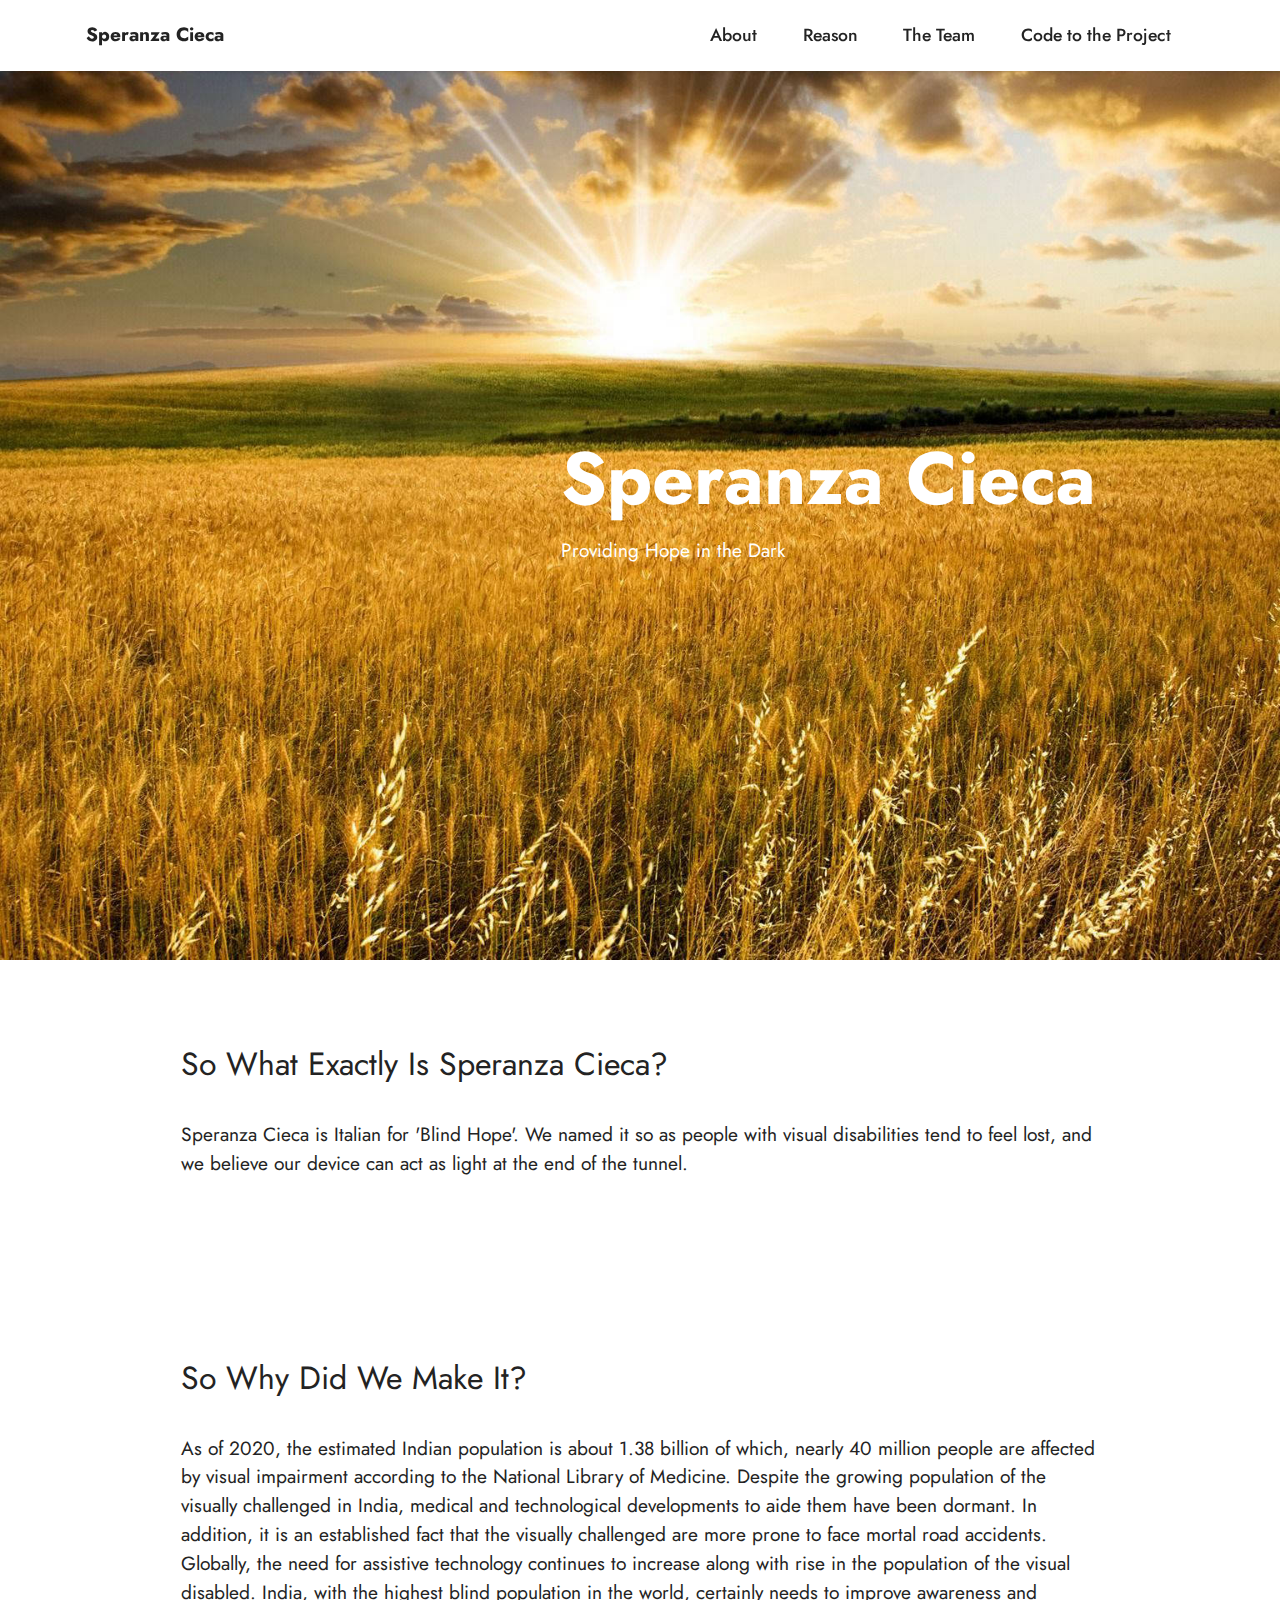
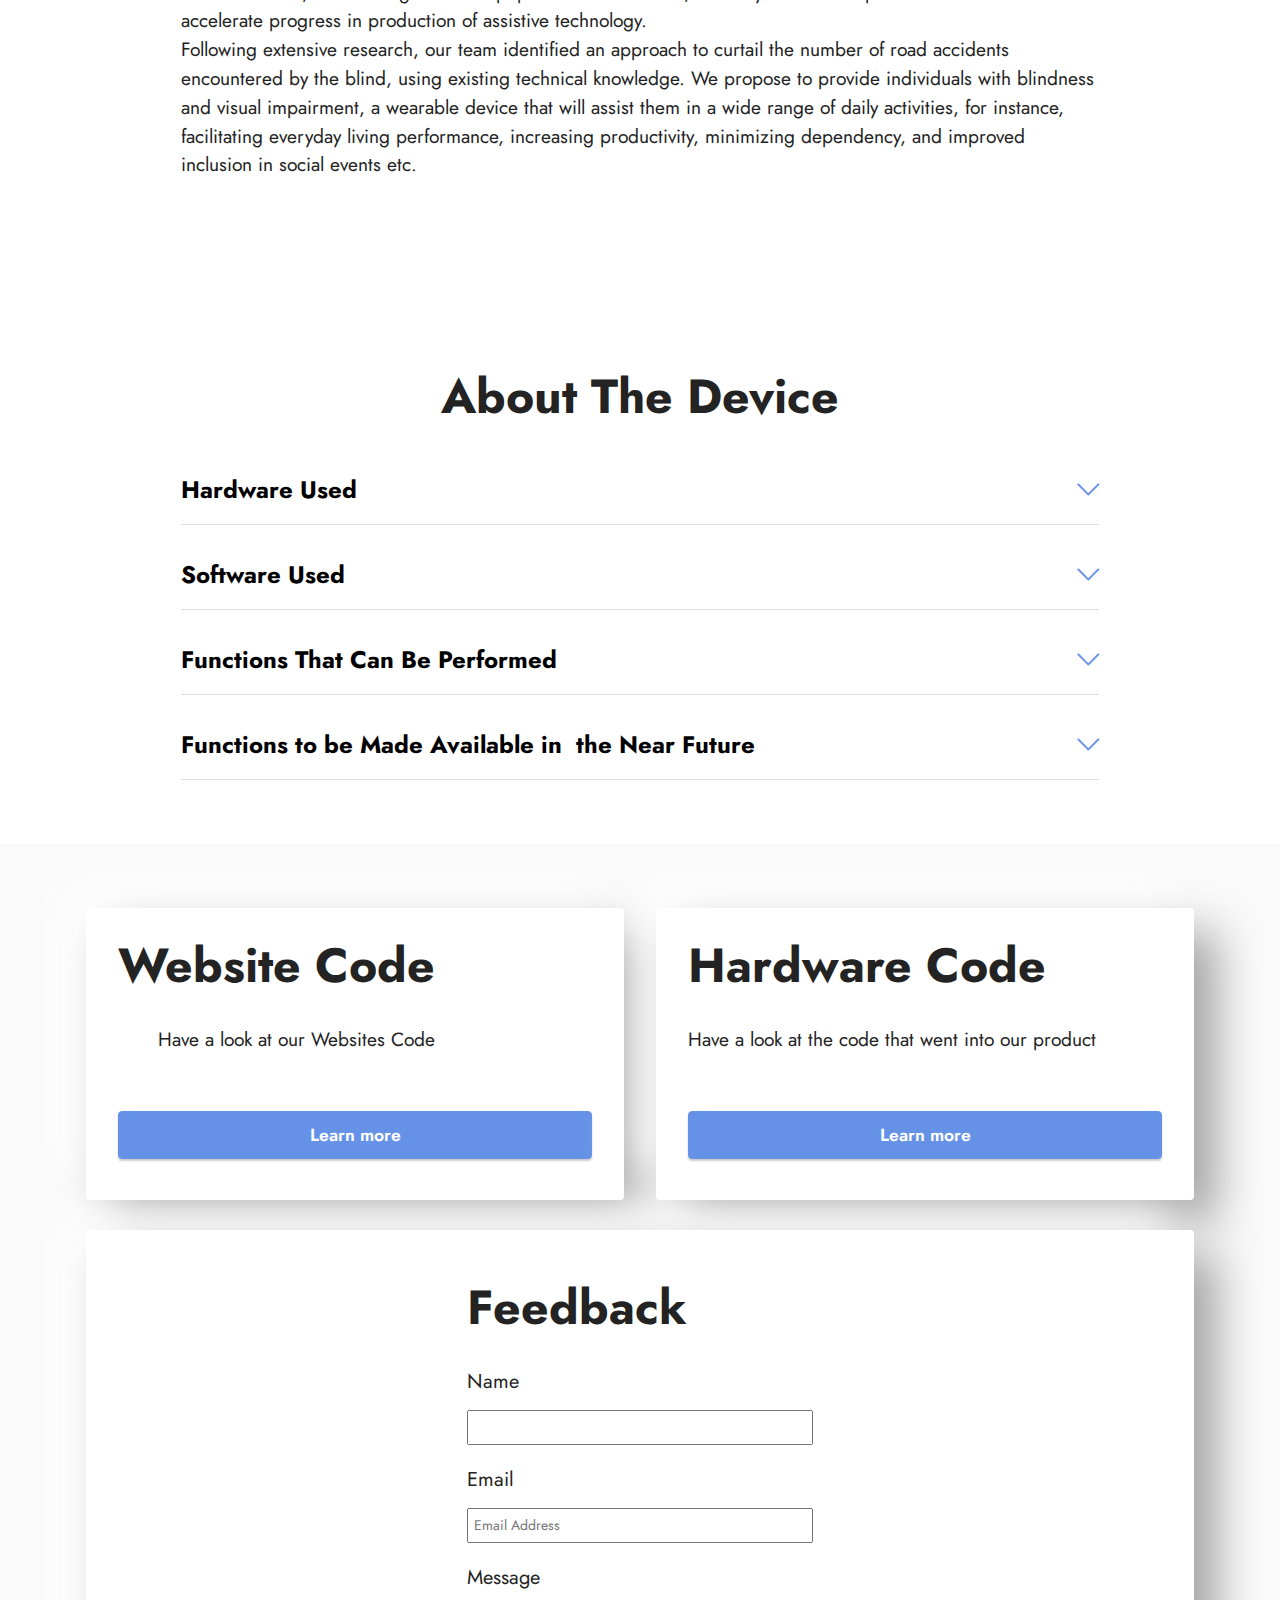
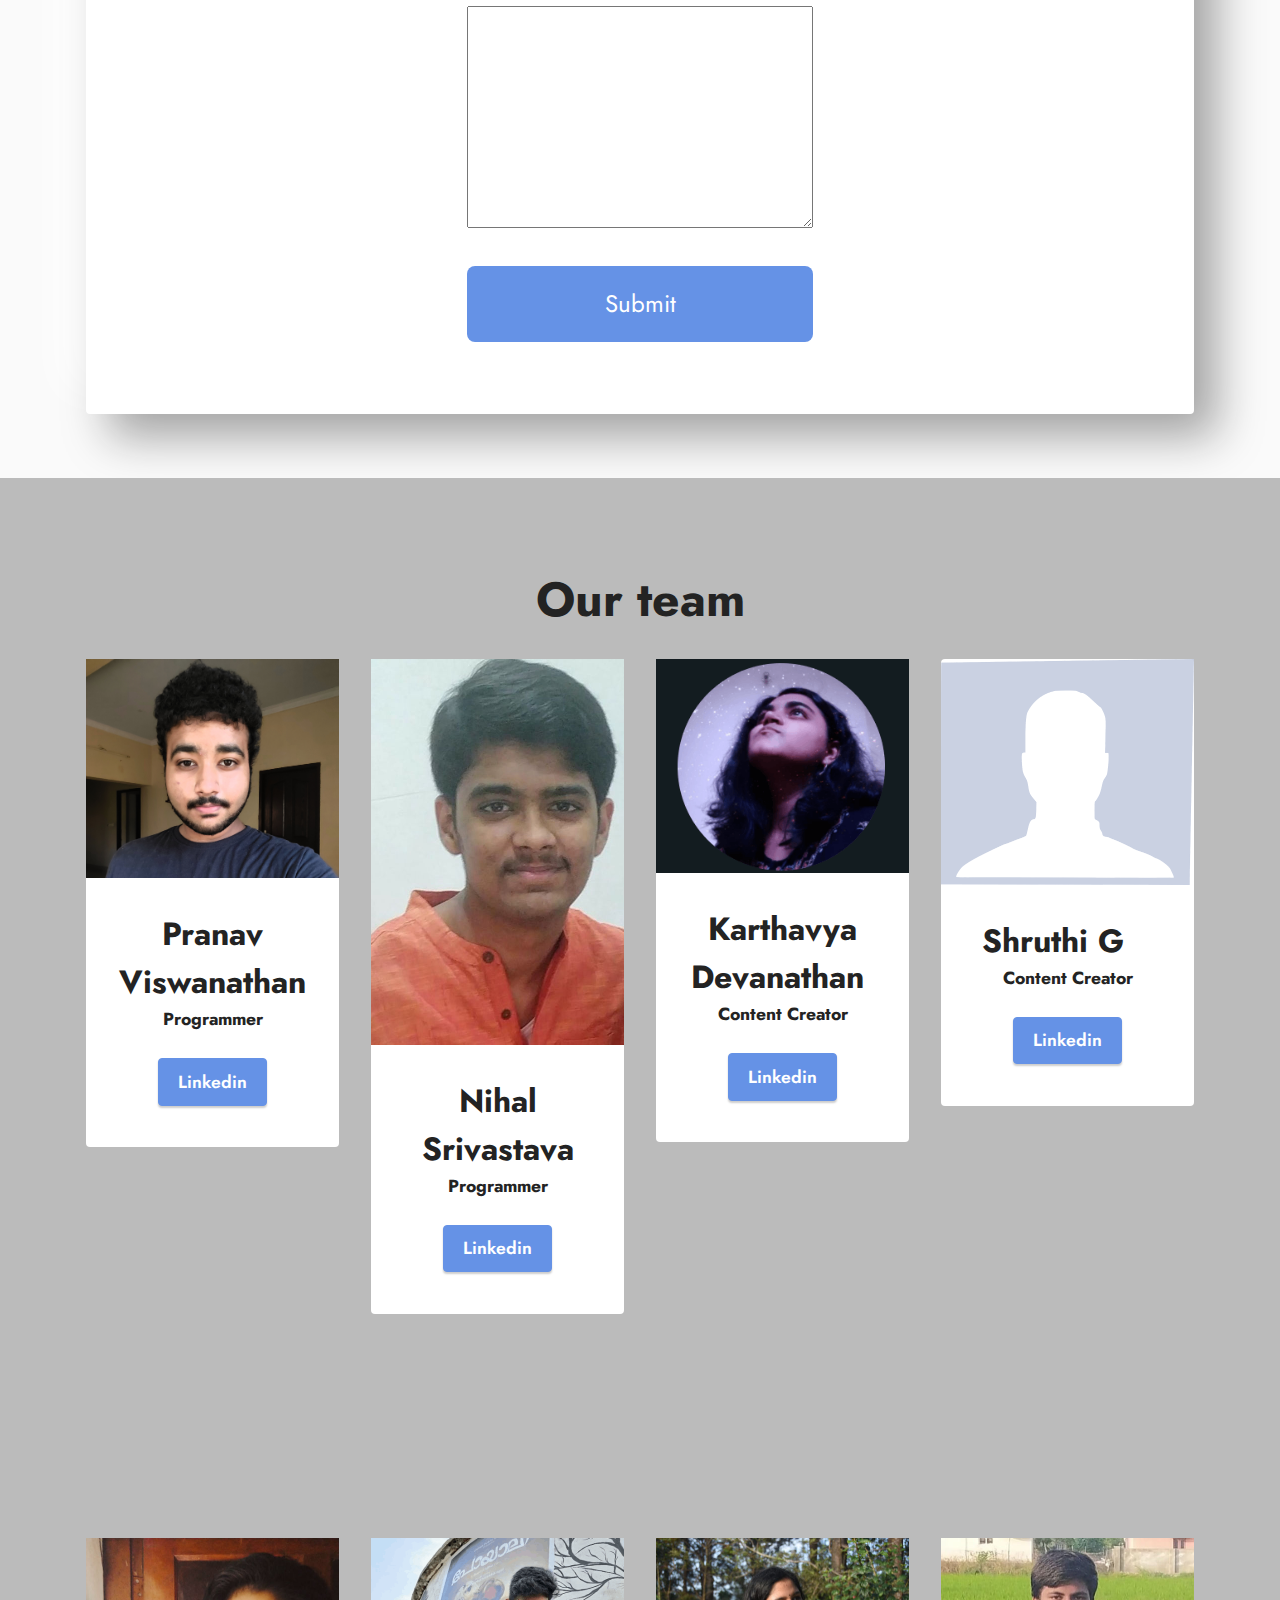
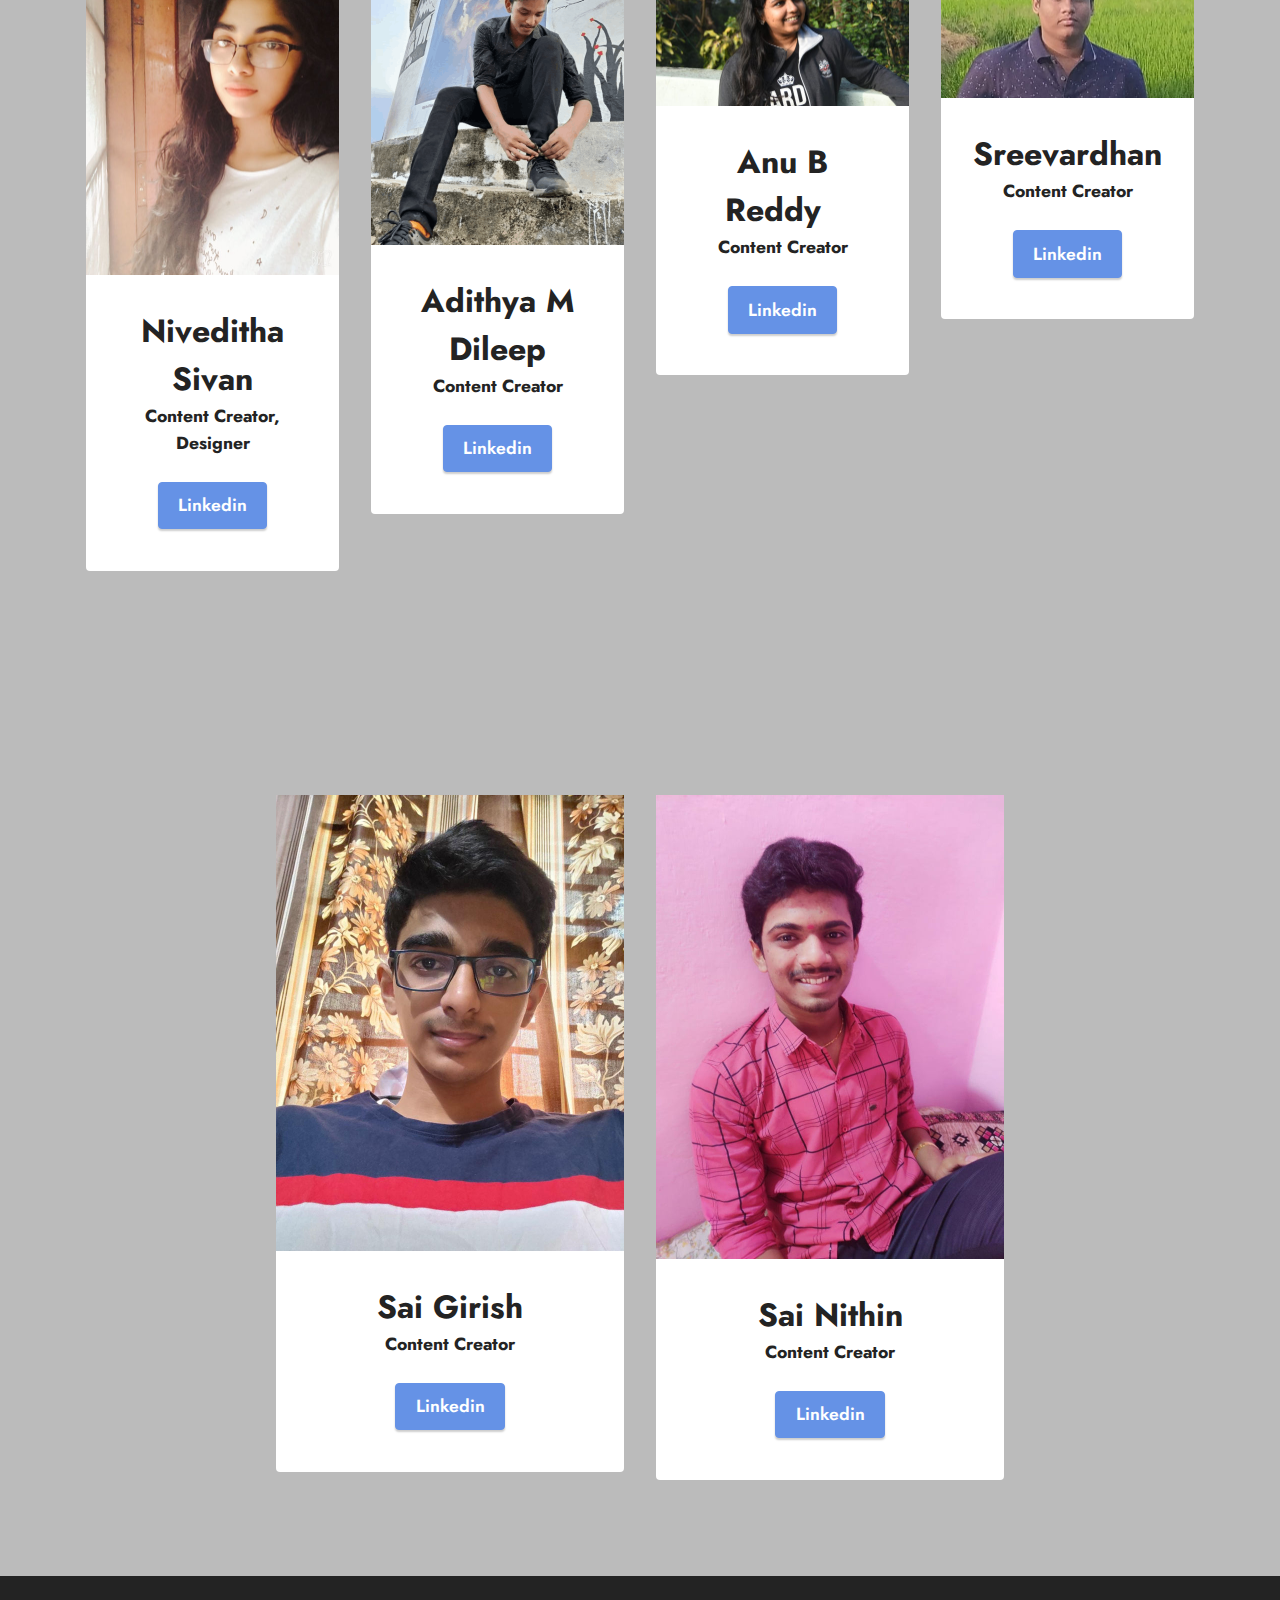
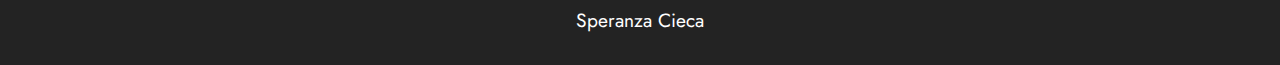
==== commit 91cc2905: "Update index.html" ====
--- a/index.html
+++ b/index.html
@@ -48,6 +48,7 @@
                 <ul class="navbar-nav nav-dropdown nav-right" data-app-modern-menu="true"><li class="nav-item"><a class="nav-link link text-black text-primary display-4" href="index.html#content5-c">About</a></li>
                     <li class="nav-item"><a class="nav-link link text-black text-primary display-4" href="index.html#content5-e">Reason</a></li>
                     <li class="nav-item"><a class="nav-link link text-black text-primary display-4" href="index.html#team1-g">The Team</a>
+                      <li class="nav-item"><a class="nav-link link text-black text-primary display-4" href="index.html#pricing1-m">Code to the Project</a>
                     </li></ul>
                 
                 
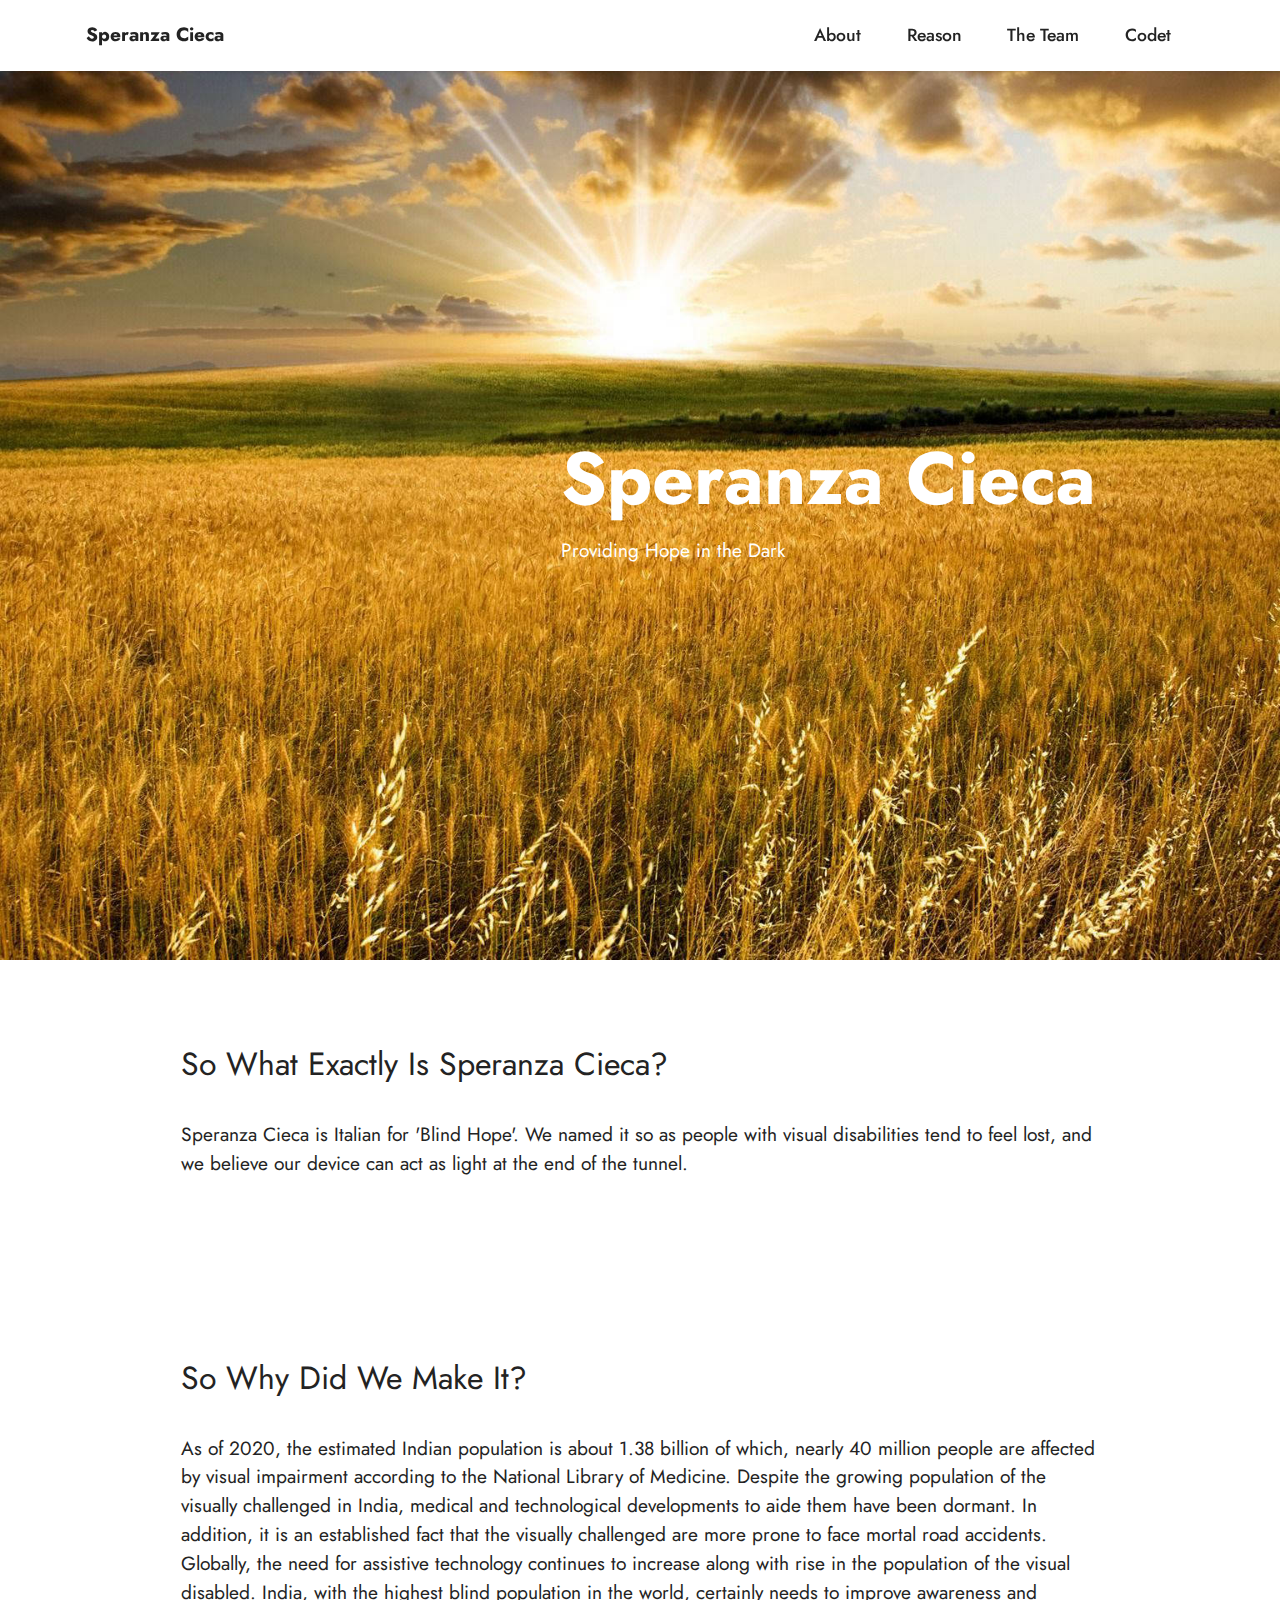
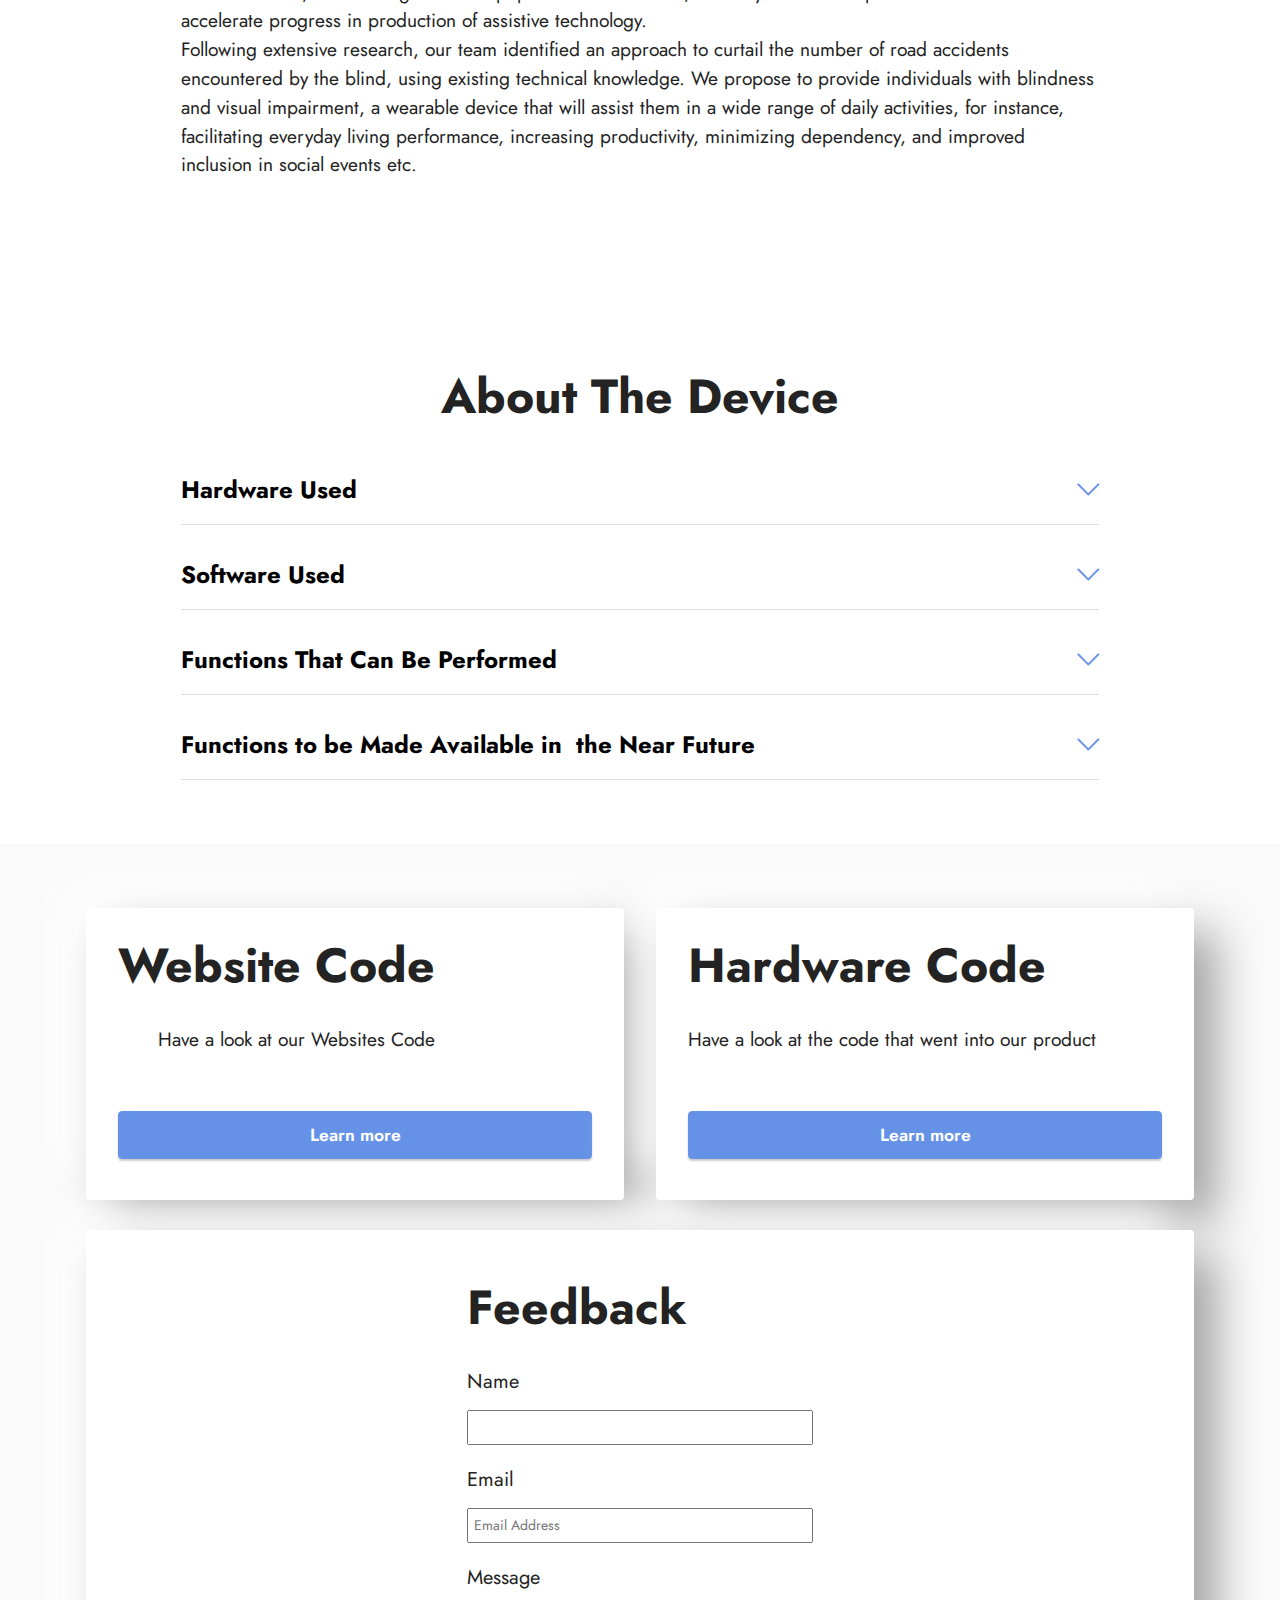
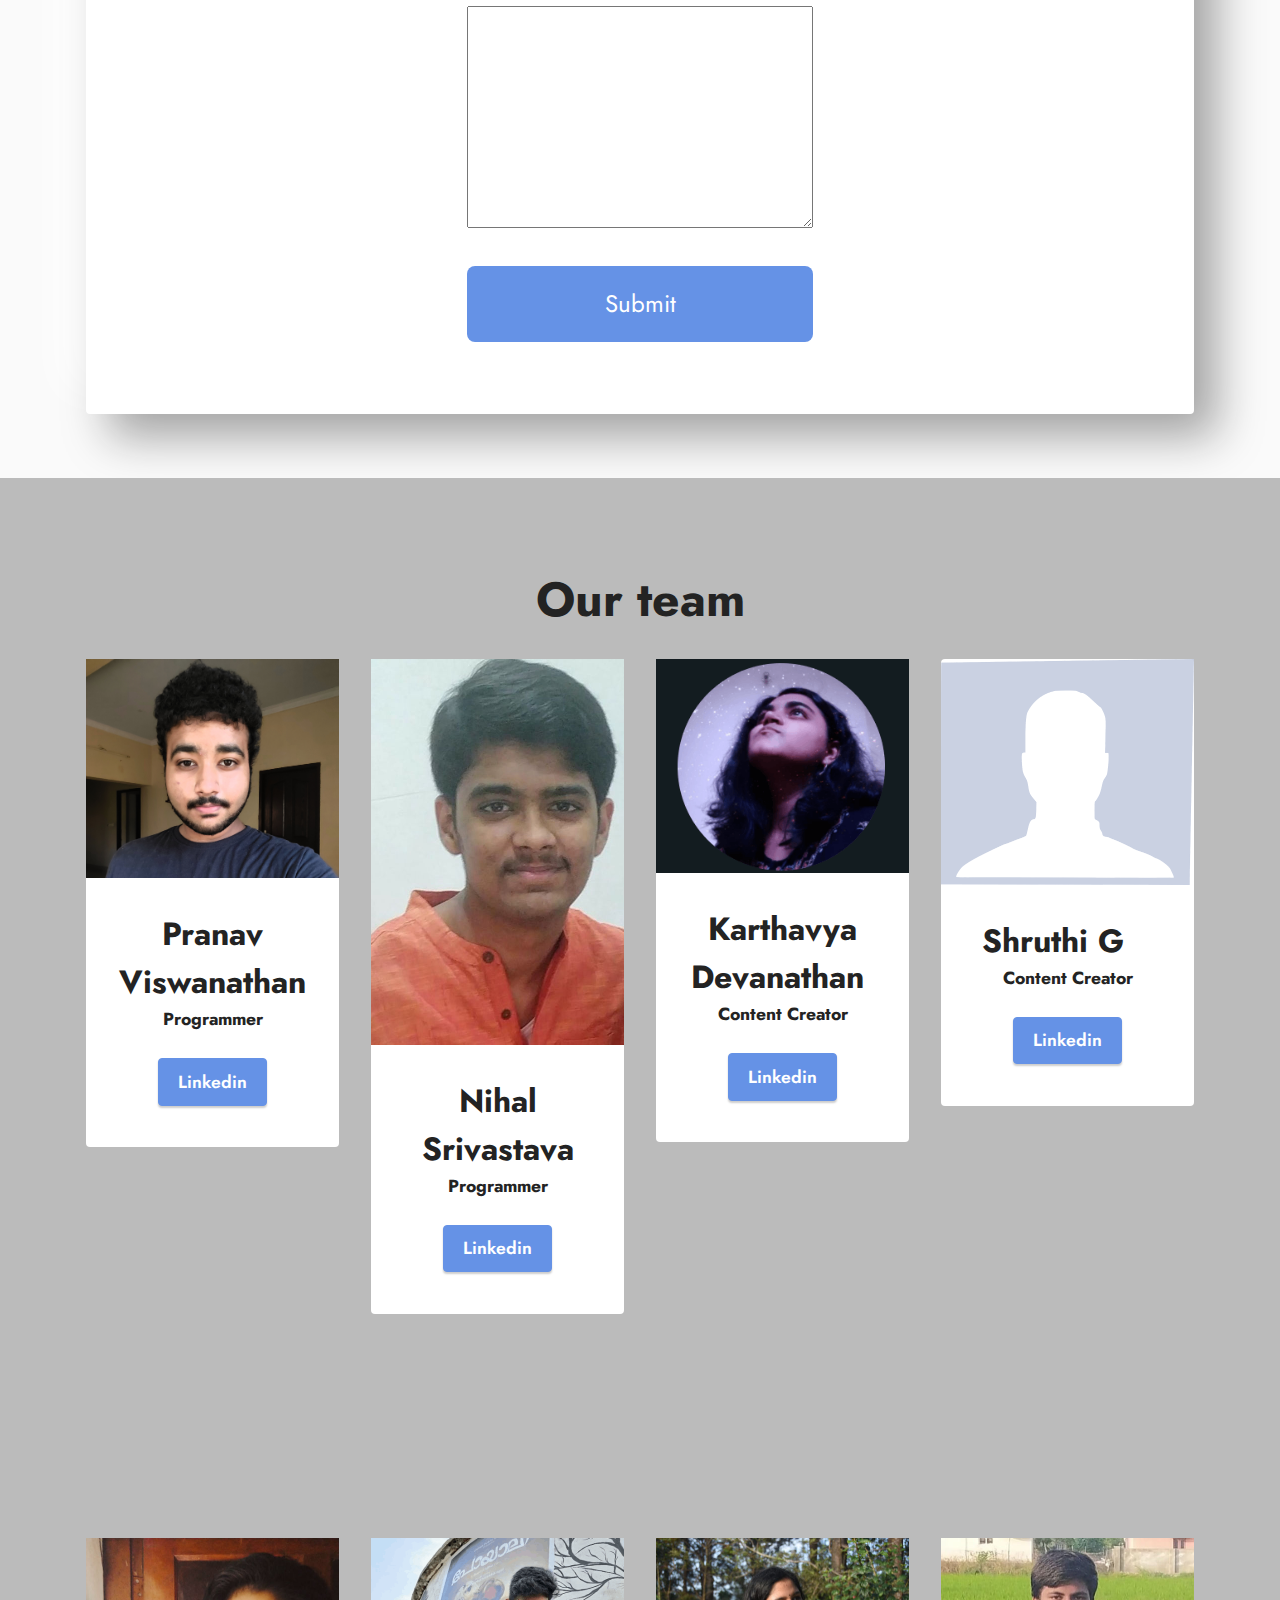
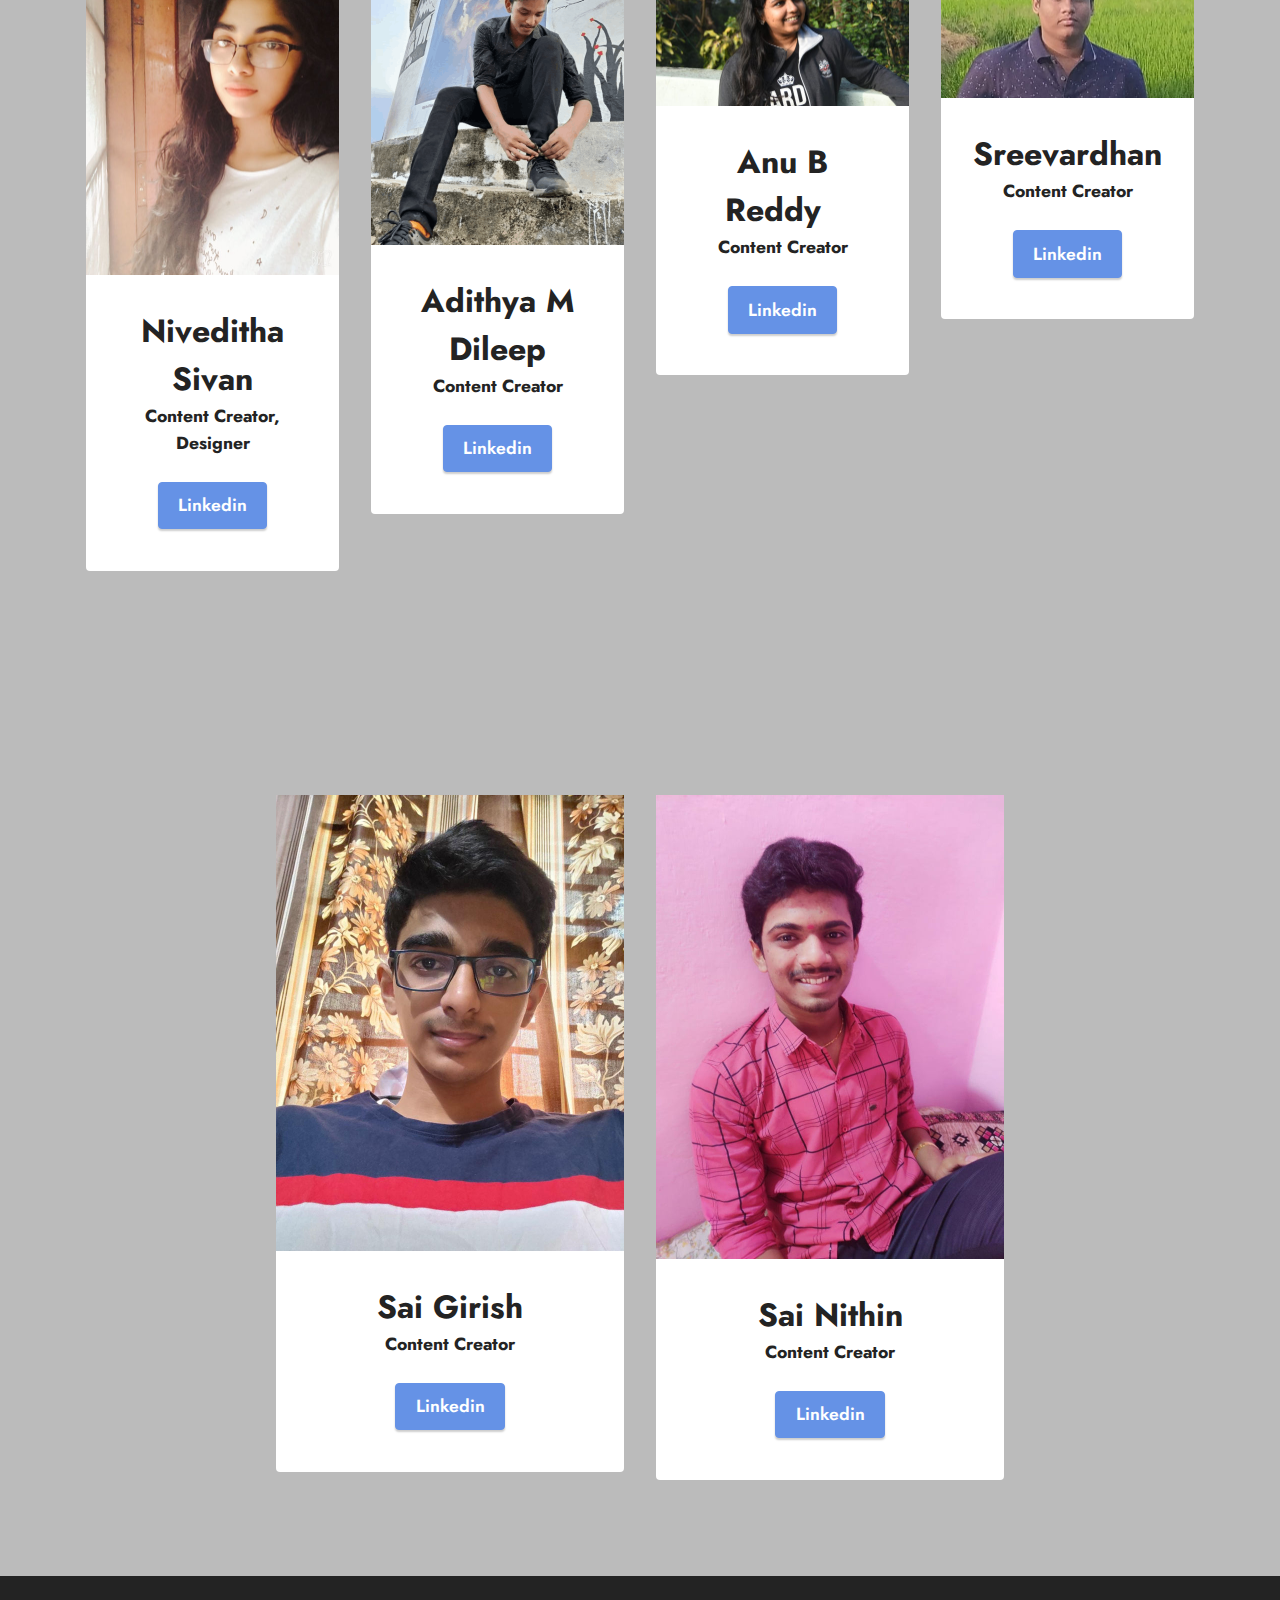
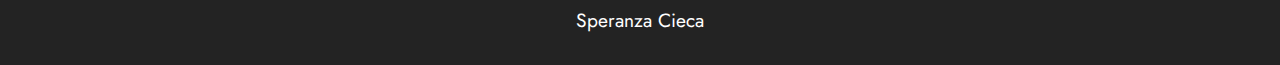
==== commit 2e05eac8: "Update index.html" ====
--- a/index.html
+++ b/index.html
@@ -48,7 +48,7 @@
                 <ul class="navbar-nav nav-dropdown nav-right" data-app-modern-menu="true"><li class="nav-item"><a class="nav-link link text-black text-primary display-4" href="index.html#content5-c">About</a></li>
                     <li class="nav-item"><a class="nav-link link text-black text-primary display-4" href="index.html#content5-e">Reason</a></li>
                     <li class="nav-item"><a class="nav-link link text-black text-primary display-4" href="index.html#team1-g">The Team</a>
-                      <li class="nav-item"><a class="nav-link link text-black text-primary display-4" href="index.html#pricing1-m">Code to the Project</a>
+                      <li class="nav-item"><a class="nav-link link text-black text-primary display-4" href="index.html#pricing1-m">Codet</a>
                     </li></ul>
                 
                 
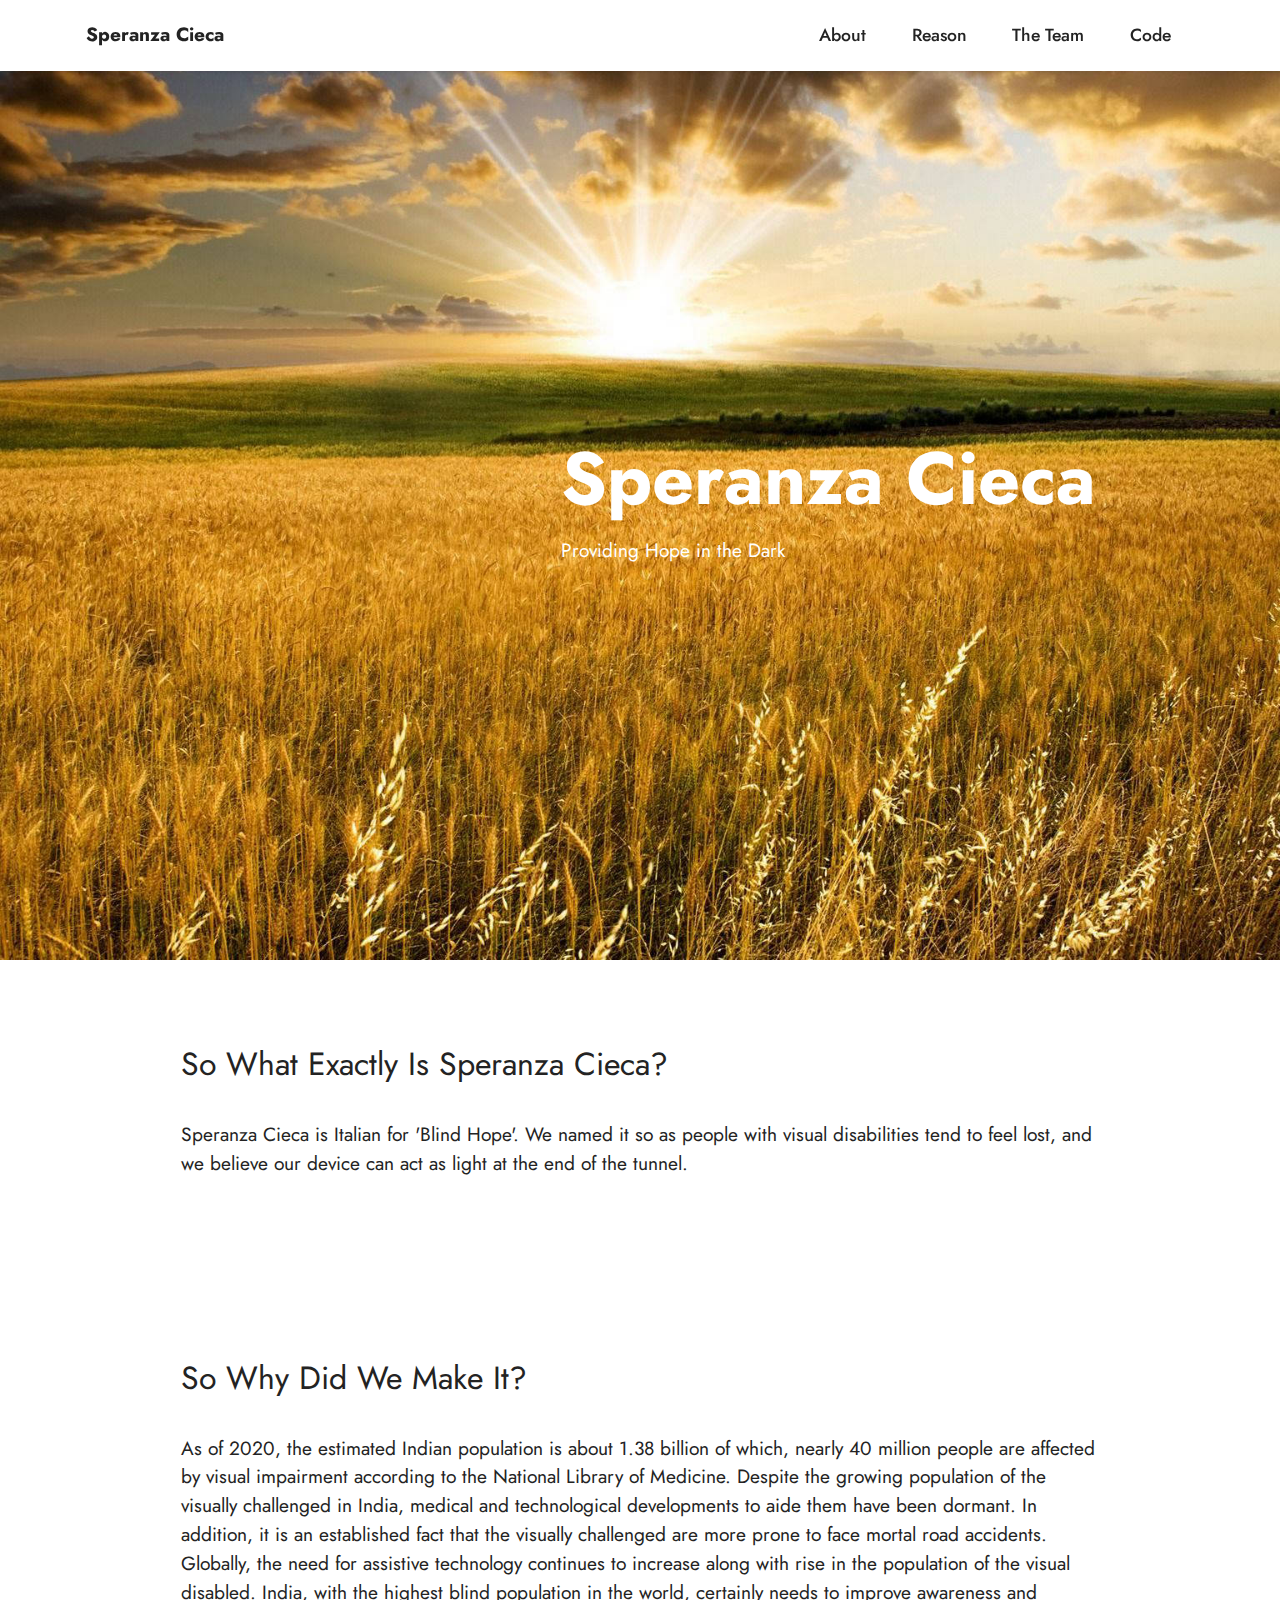
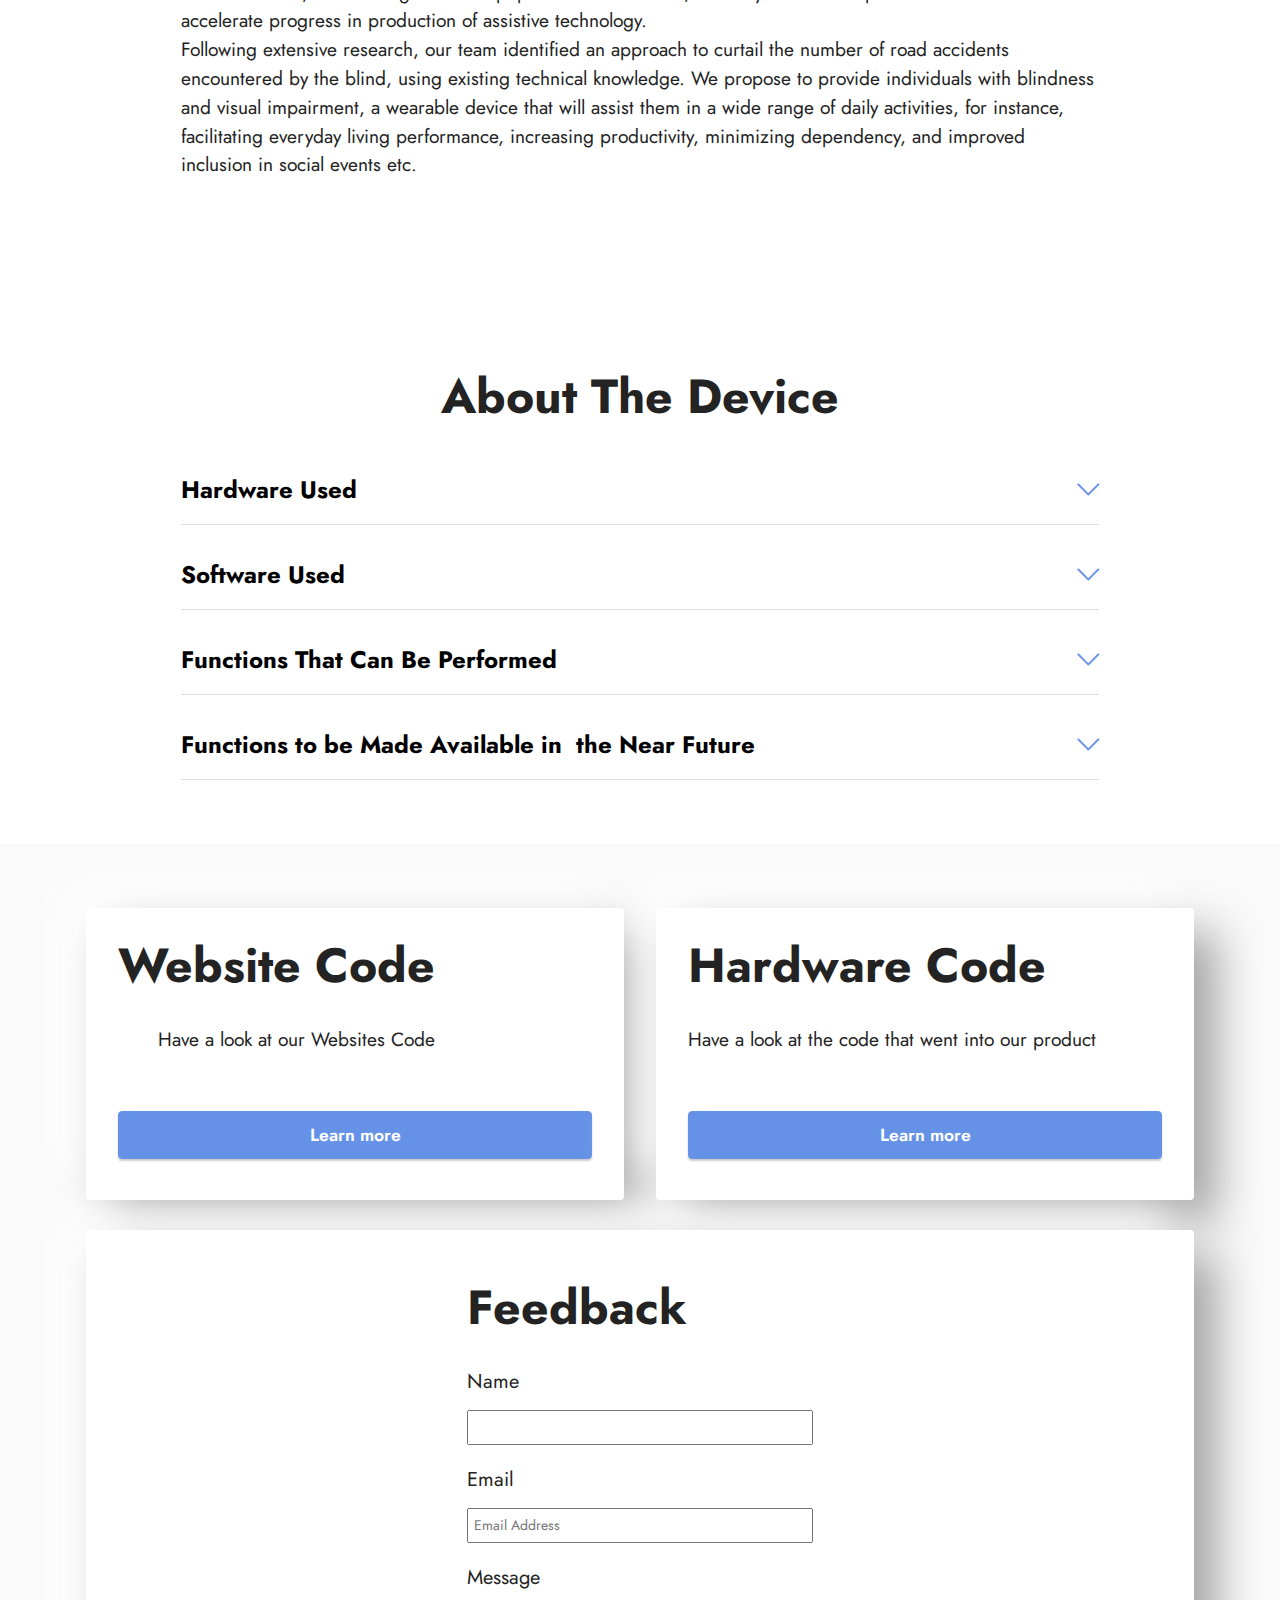
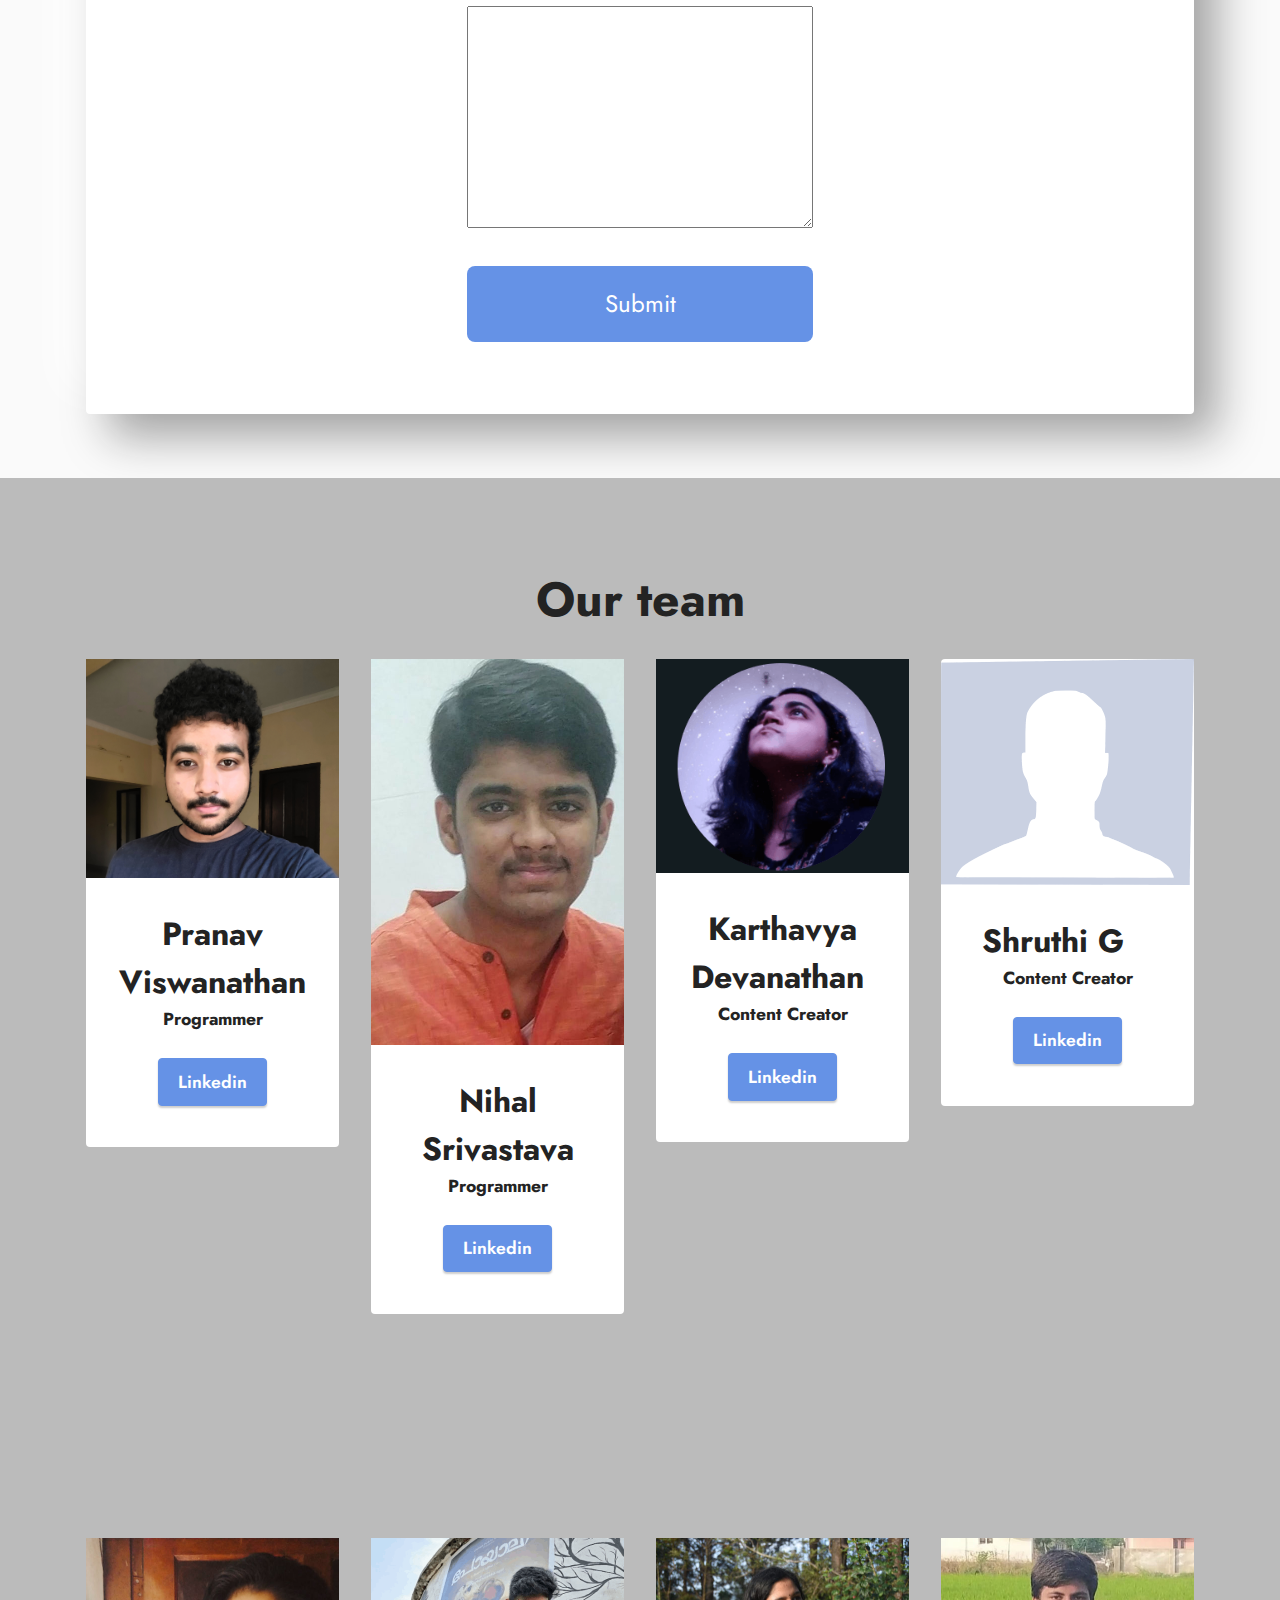
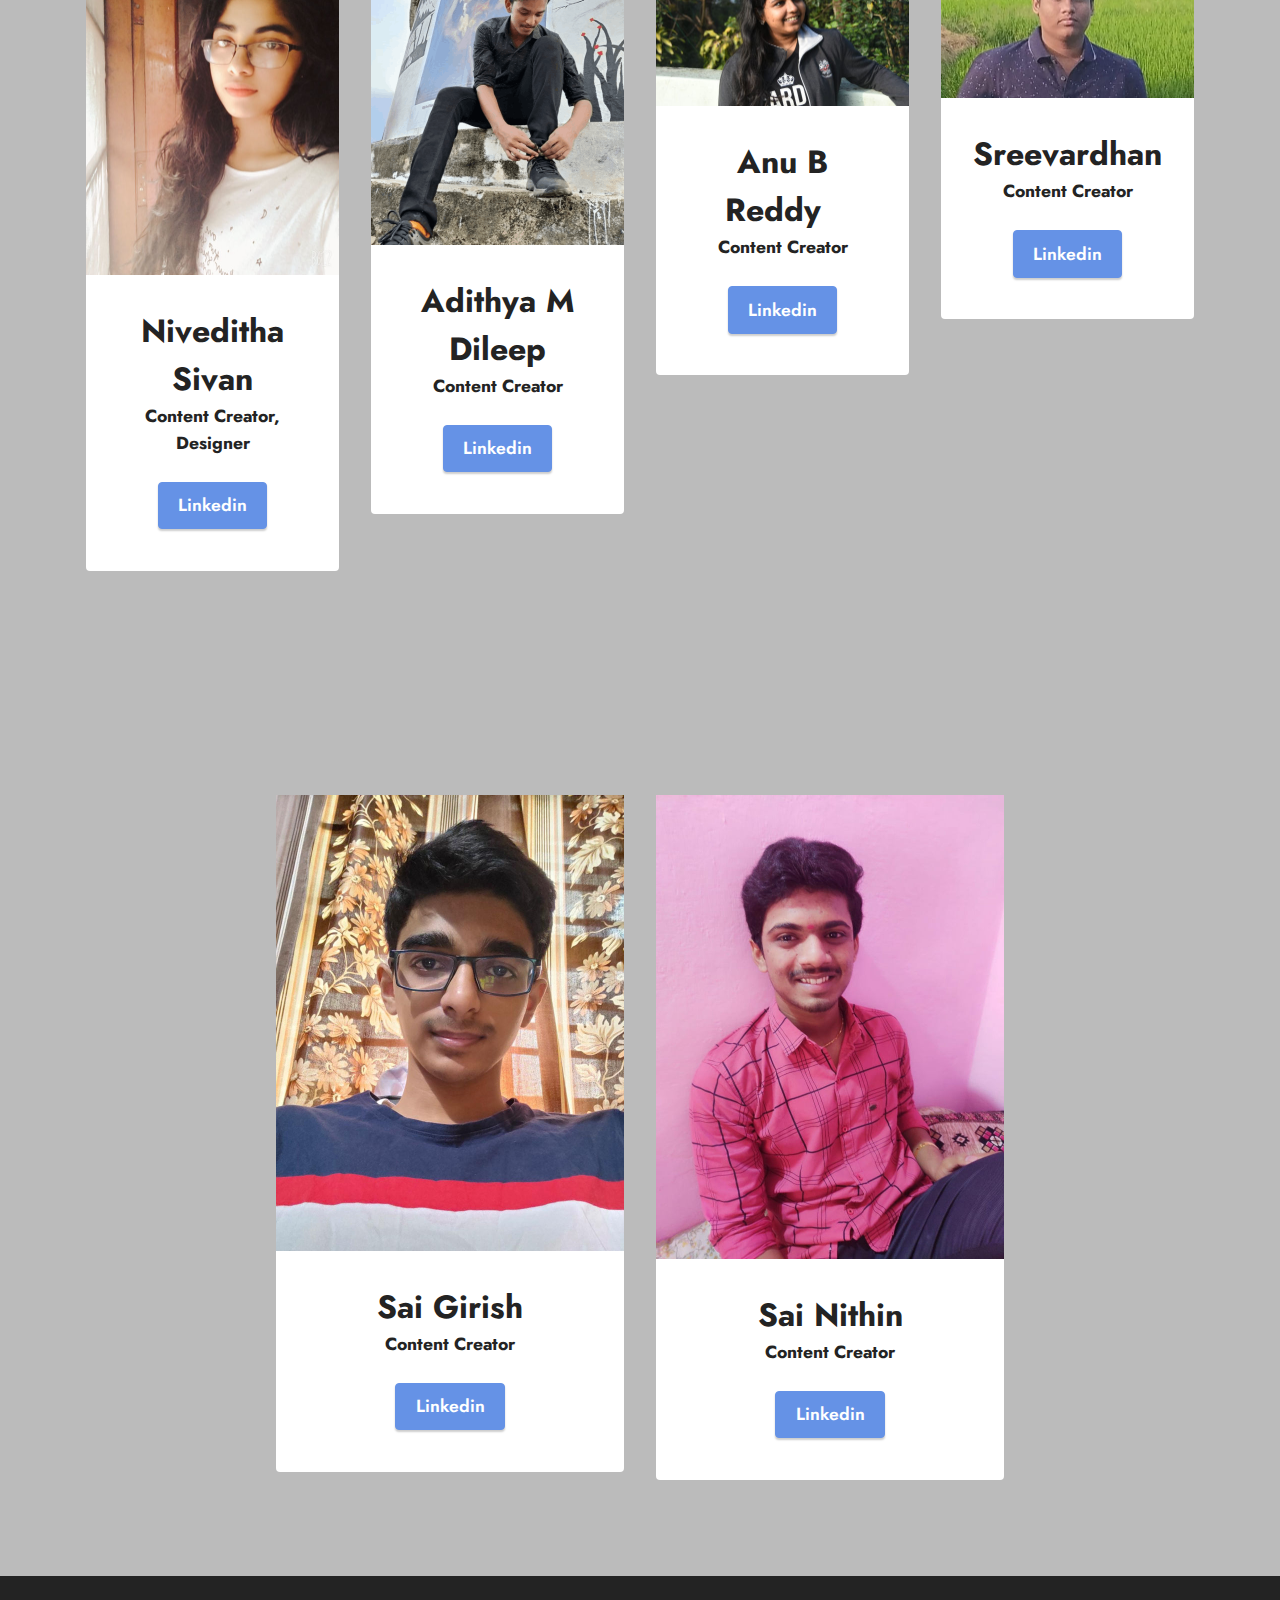
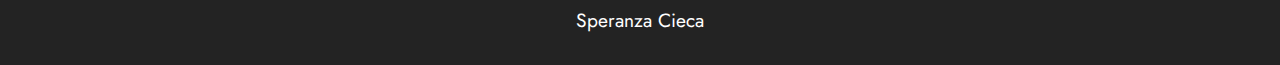
==== commit e407345e: "Update index.html" ====
--- a/index.html
+++ b/index.html
@@ -48,7 +48,7 @@
                 <ul class="navbar-nav nav-dropdown nav-right" data-app-modern-menu="true"><li class="nav-item"><a class="nav-link link text-black text-primary display-4" href="index.html#content5-c">About</a></li>
                     <li class="nav-item"><a class="nav-link link text-black text-primary display-4" href="index.html#content5-e">Reason</a></li>
                     <li class="nav-item"><a class="nav-link link text-black text-primary display-4" href="index.html#team1-g">The Team</a>
-                      <li class="nav-item"><a class="nav-link link text-black text-primary display-4" href="index.html#pricing1-m">Codet</a>
+                      <li class="nav-item"><a class="nav-link link text-black text-primary display-4" href="index.html#pricing1-m">Code</a>
                     </li></ul>
                 
                 
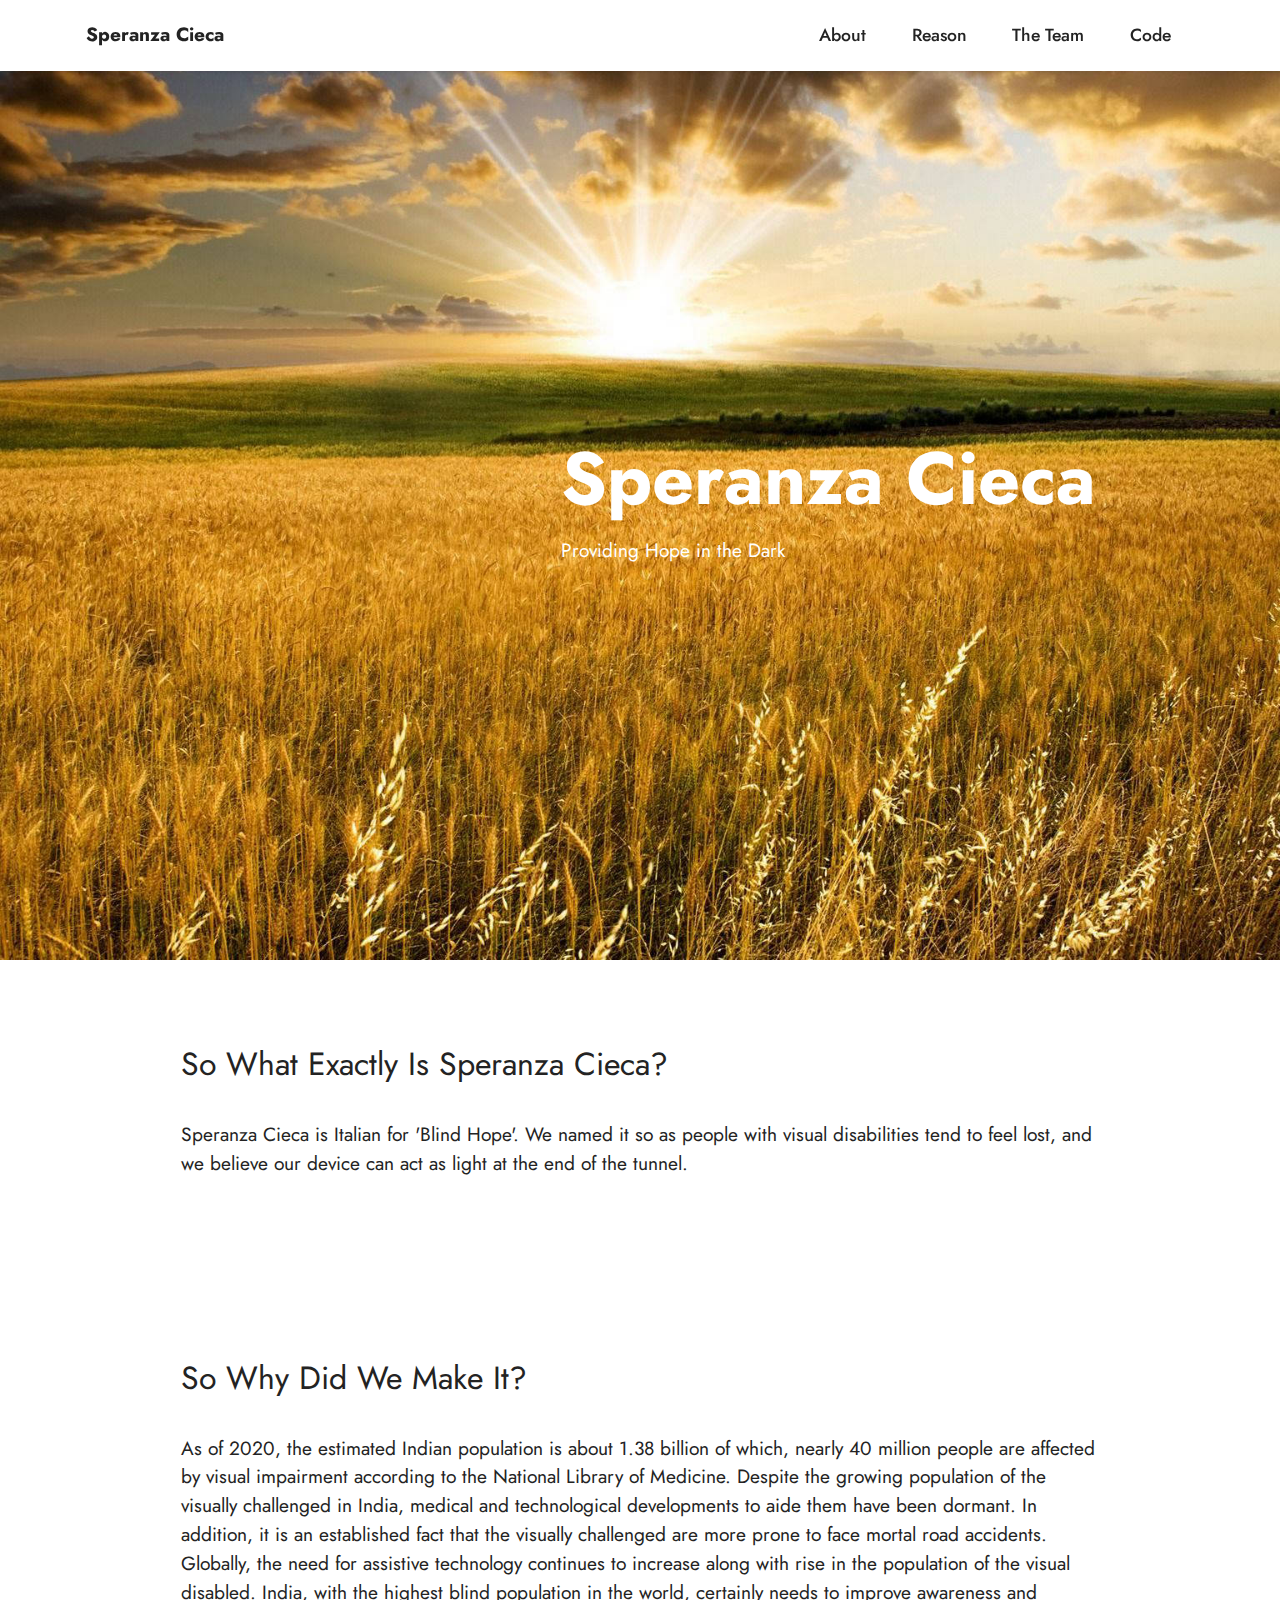
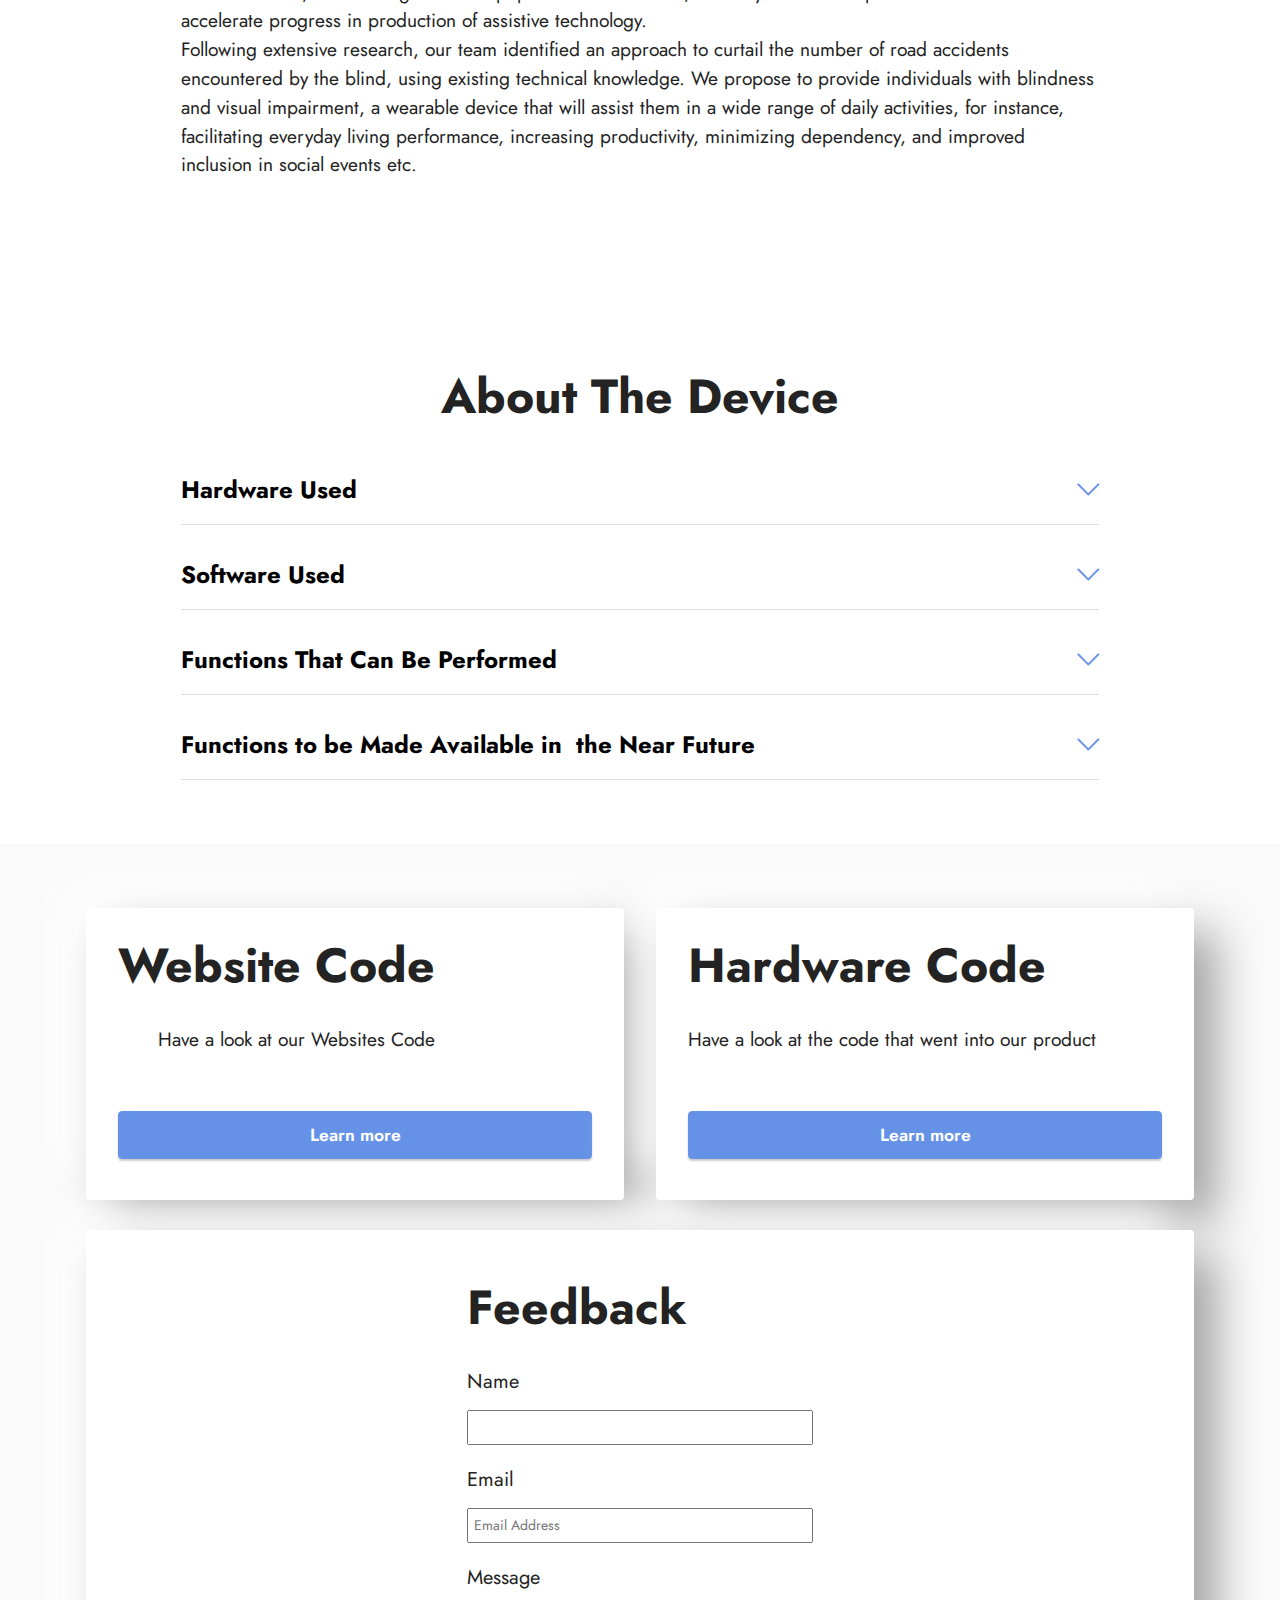
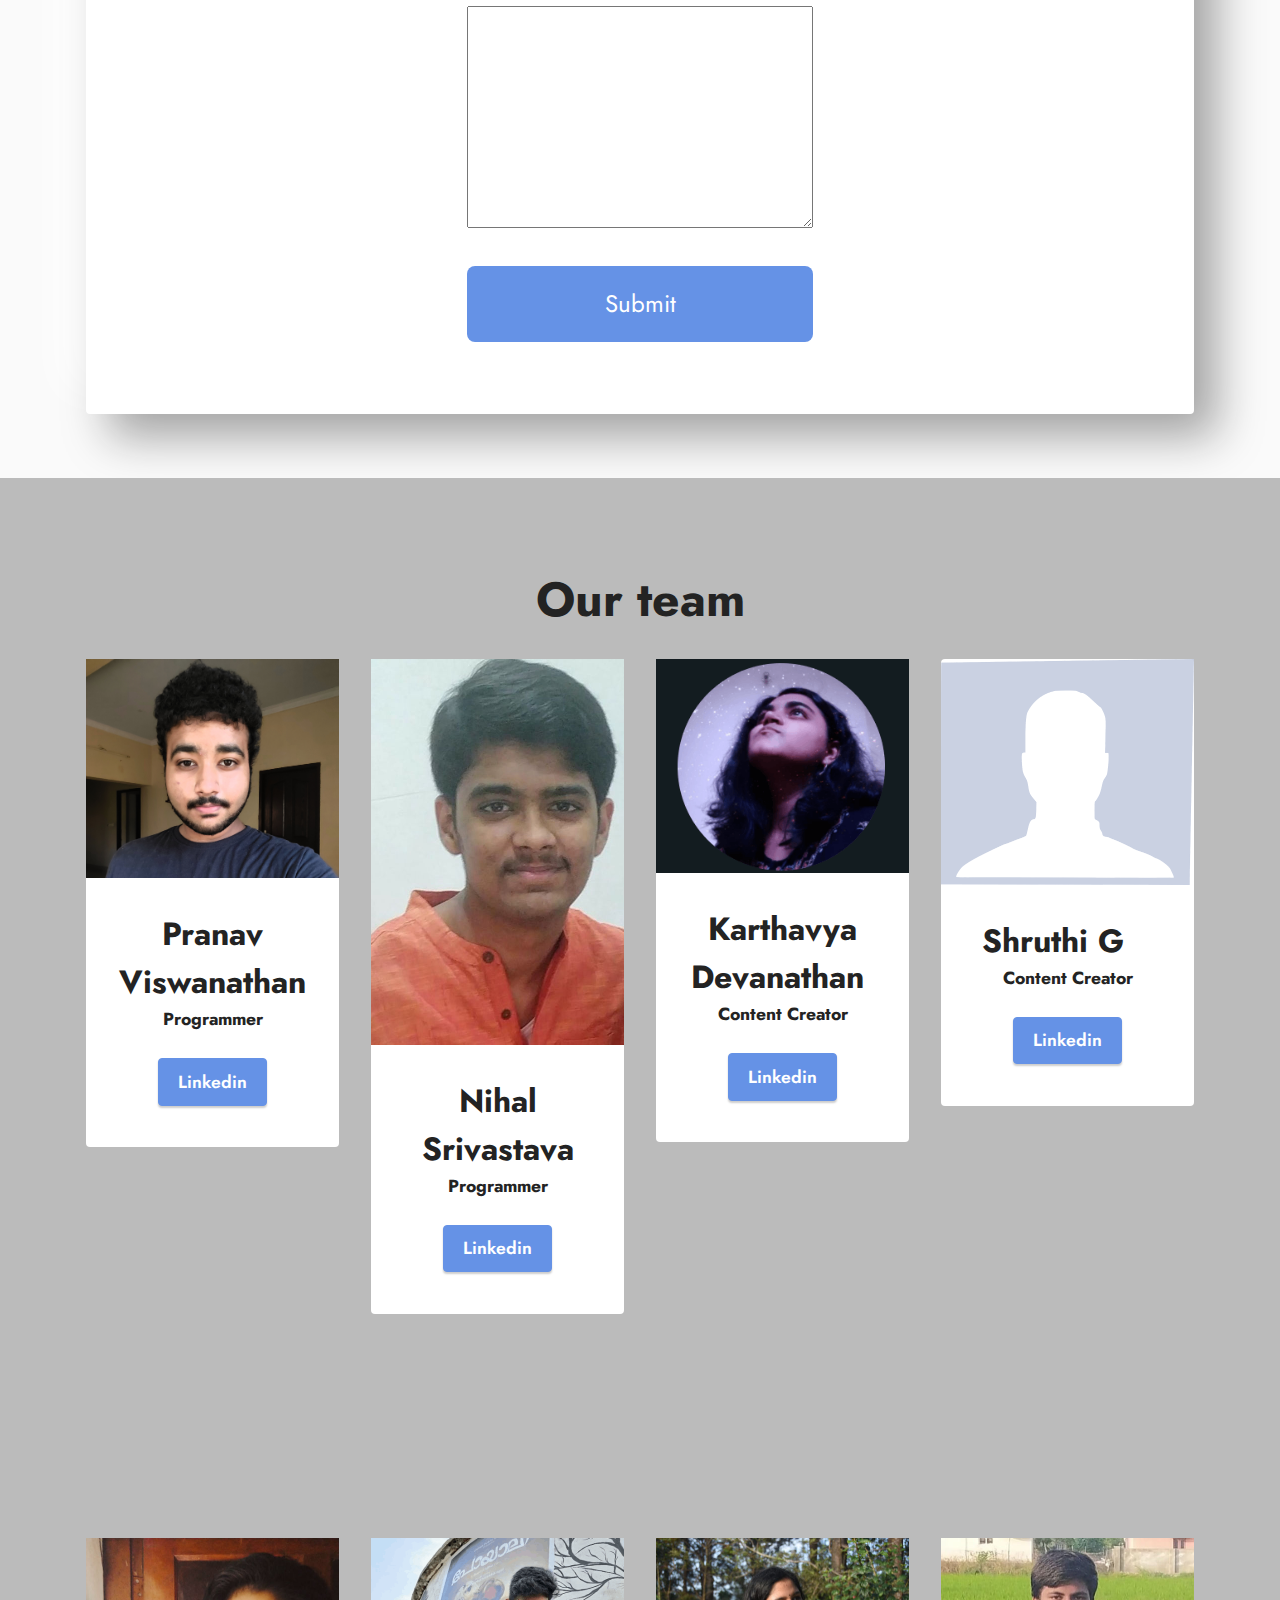
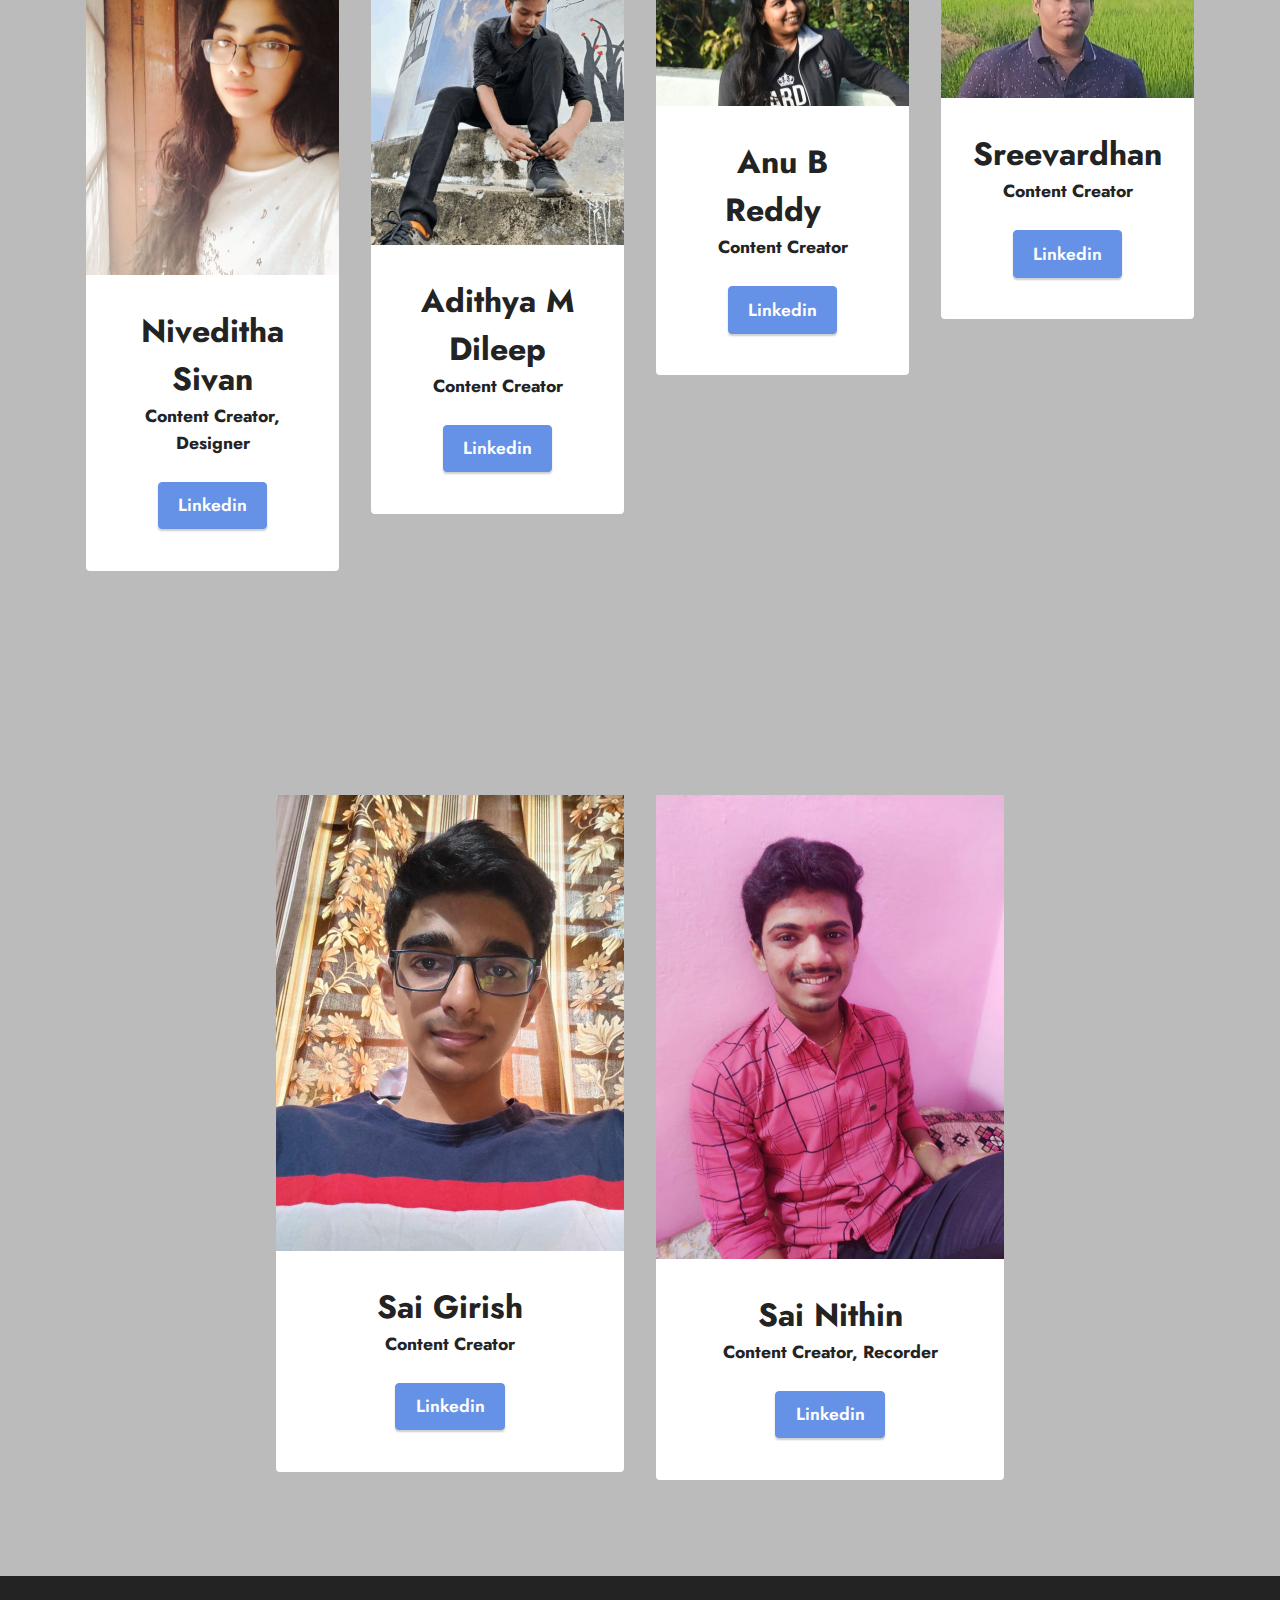
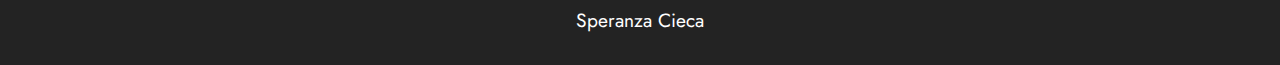
==== commit 5a4188fc: "Update index.html" ====
--- a/index.html
+++ b/index.html
@@ -466,7 +466,7 @@
                         <h5 class="mbr-section-title card-title mbr-fonts-style align-center m-0 display-5">
                             <strong>Sai Nithin</strong></h5>
                         <h6 class="mbr-role mbr-fonts-style align-center mb-3 display-4">
-                            <strong>Content Creator</strong></h6>
+                            <strong>Content Creator, Recorder</strong></h6>
                         <p class="card-text mbr-fonts-style align-center display-7"></p>
                         
                         <div class="mbr-section-btn card-btn align-center"><a class="btn btn-primary display-4" href="https://www.linkedin.com/in/sai-nithin-142659209/" target="_blank">Linkedin</a></div>
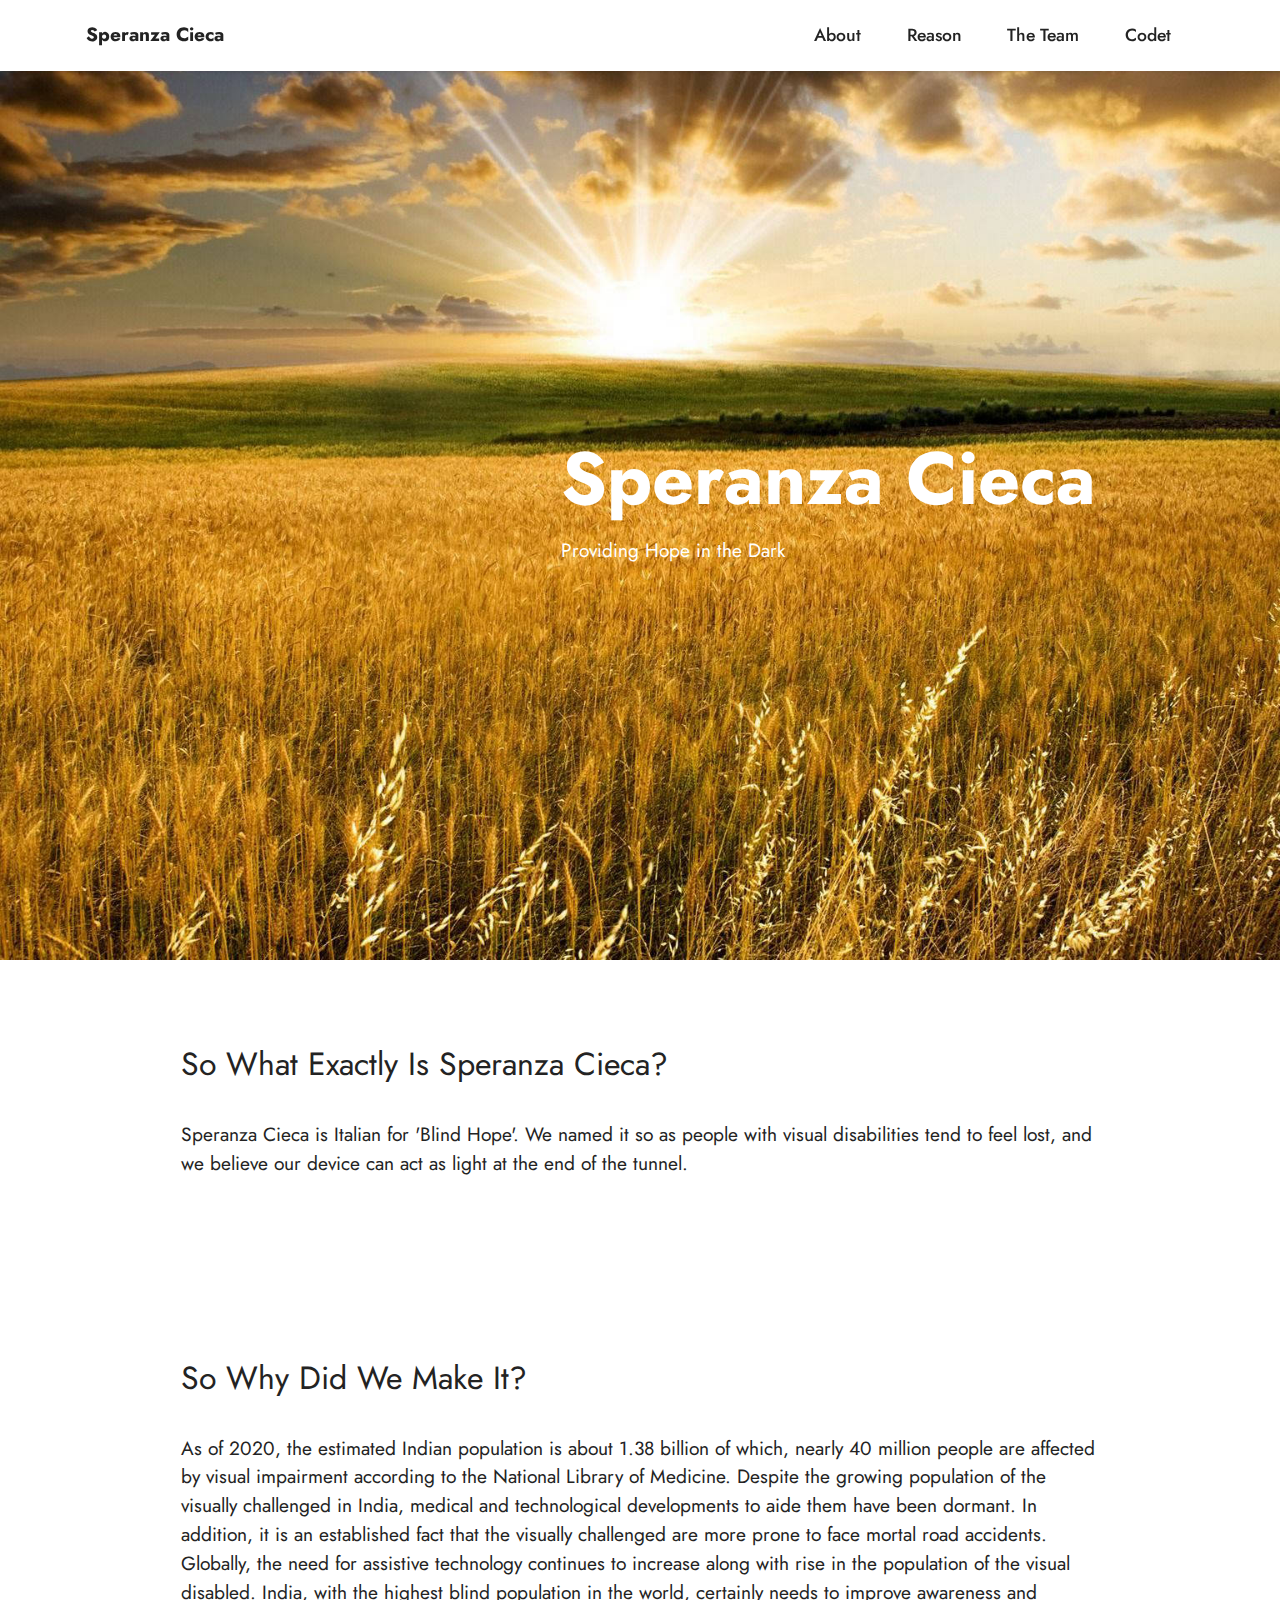
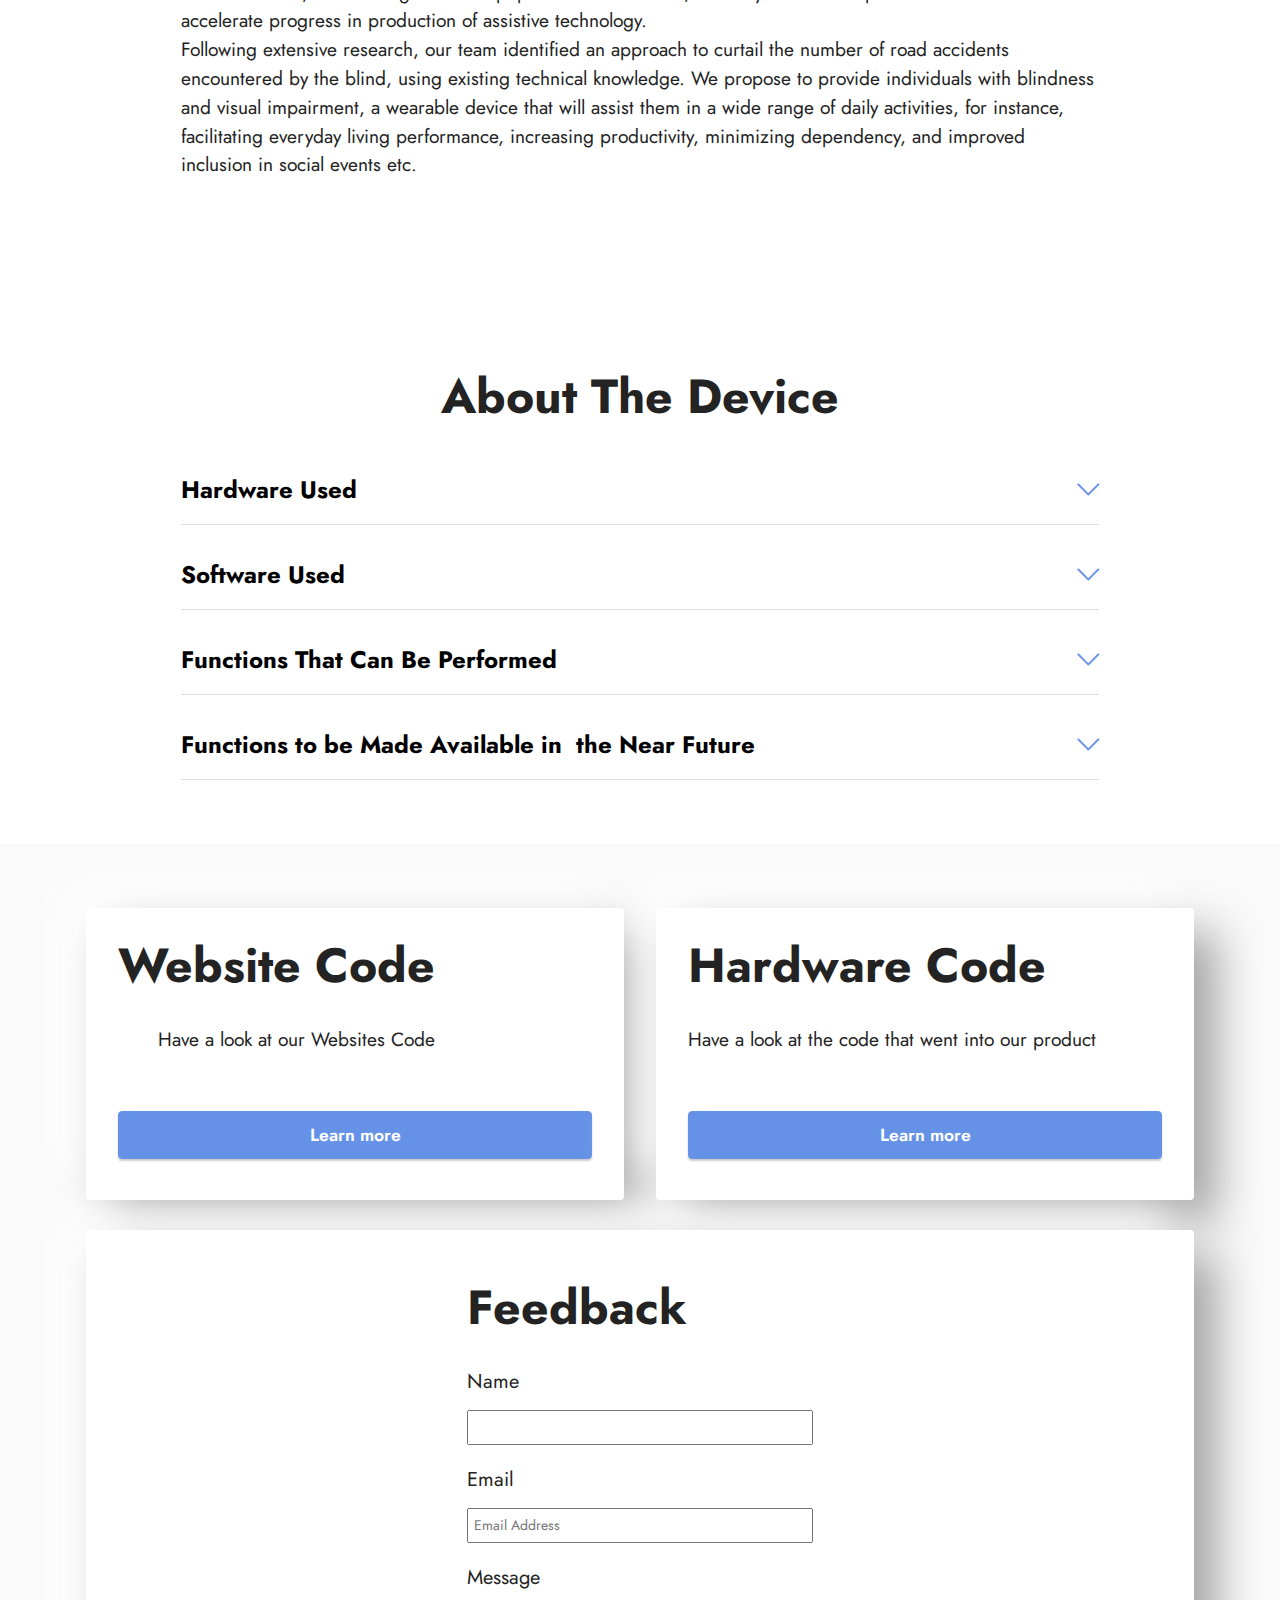
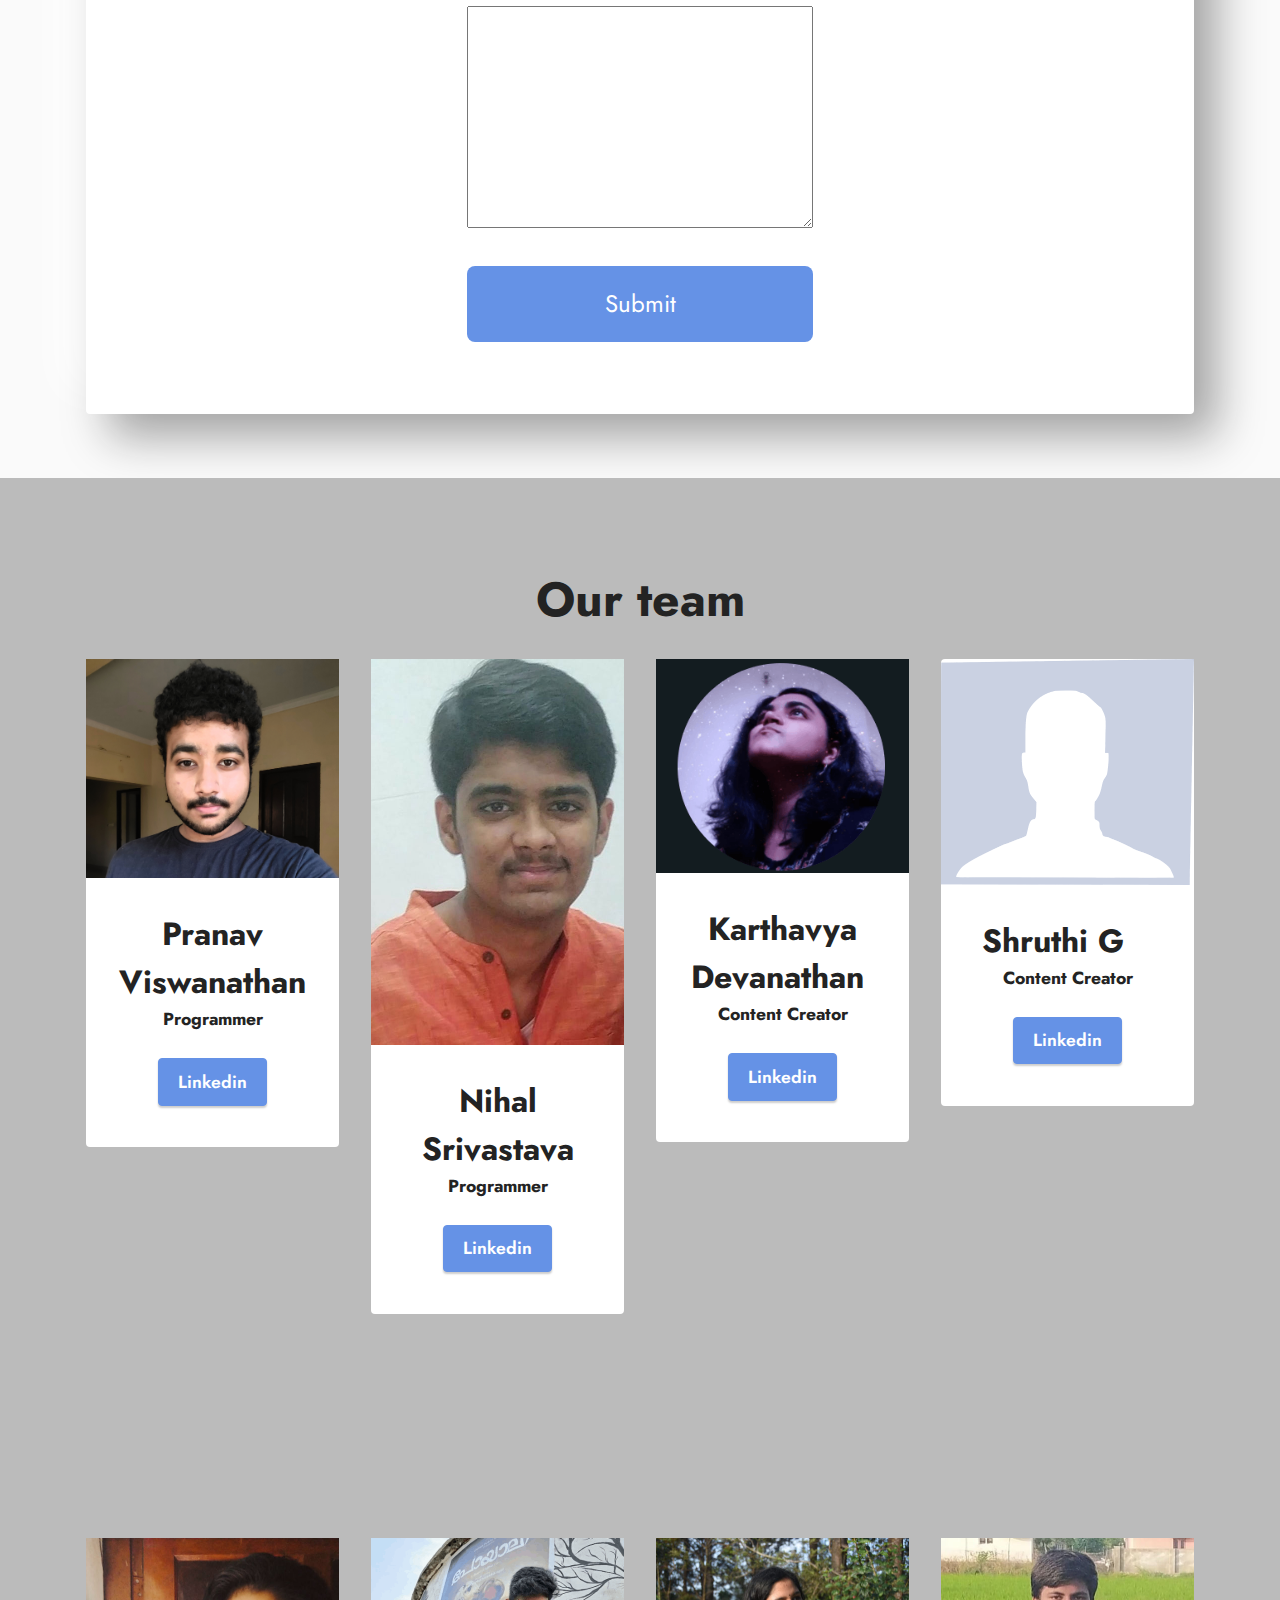
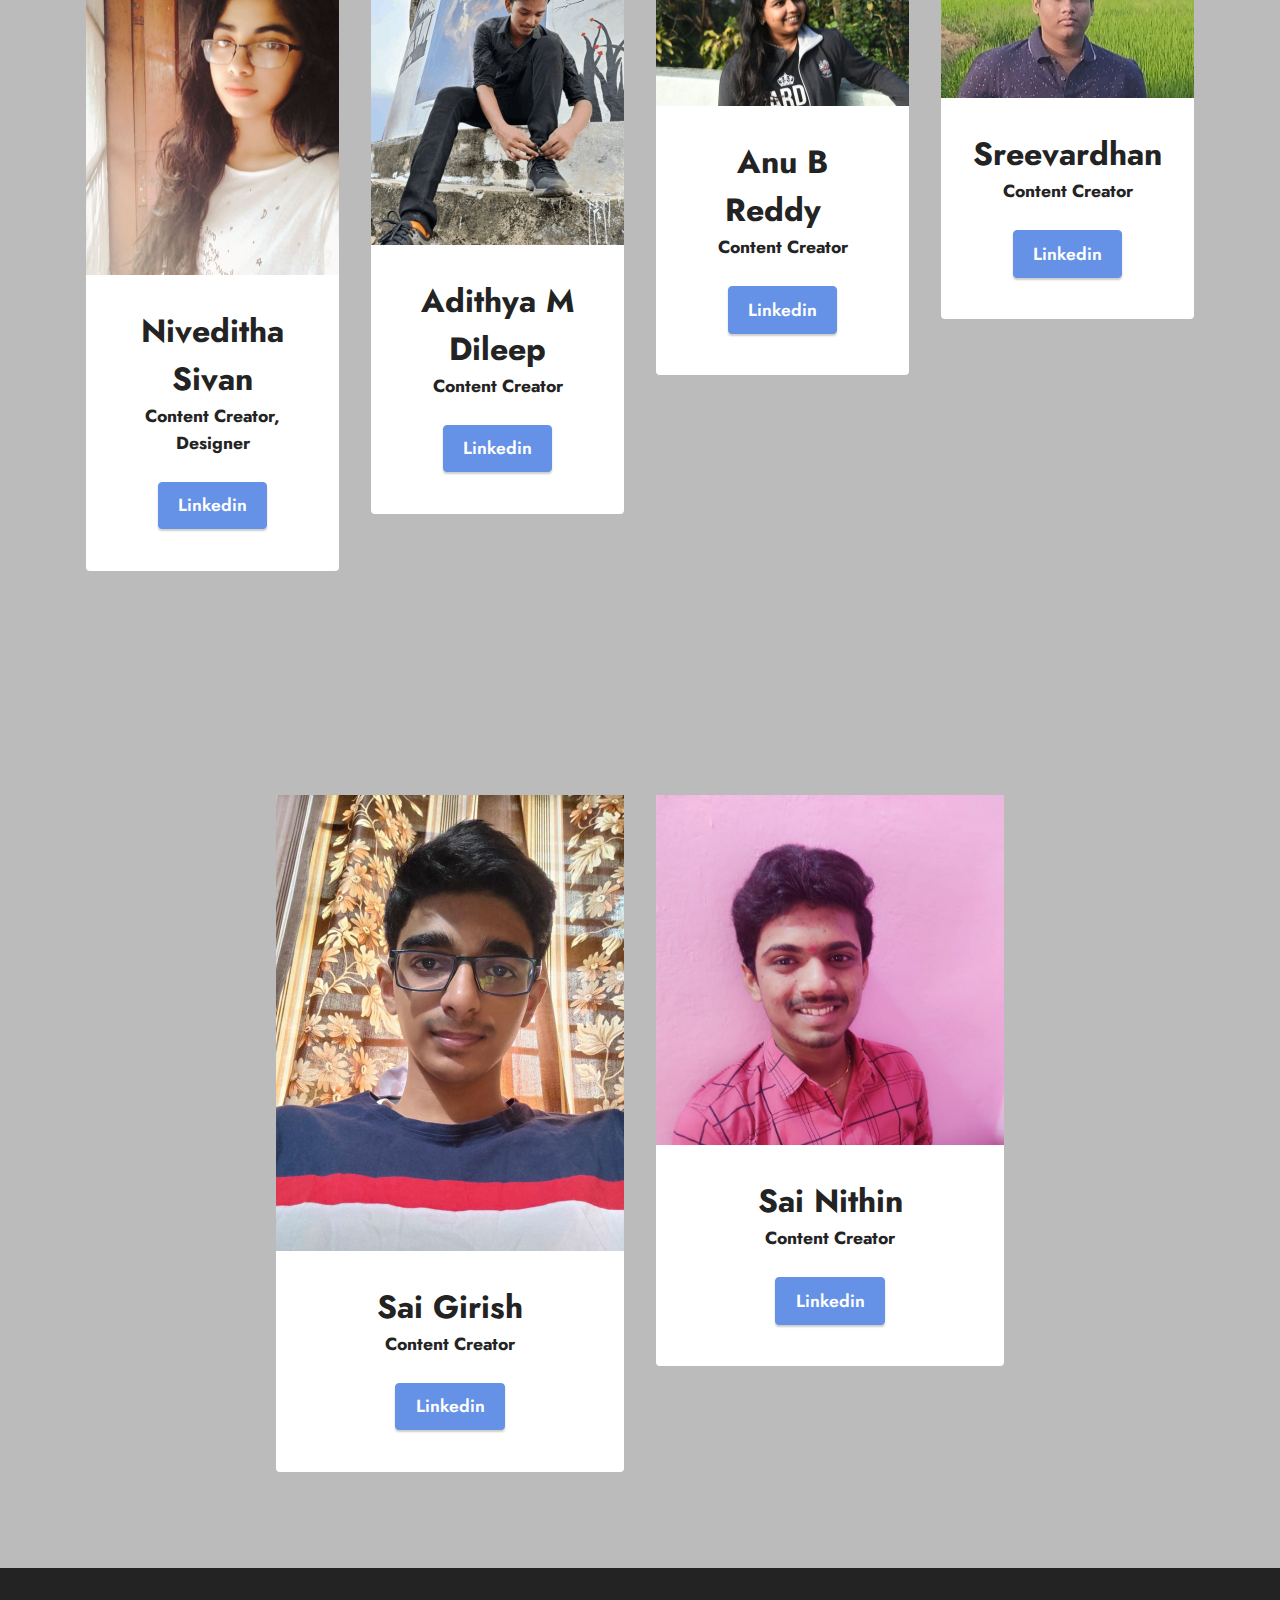
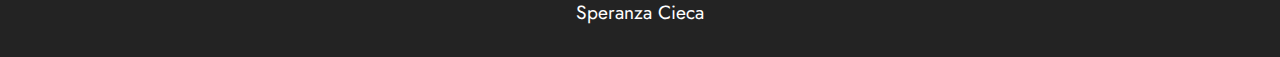
==== commit bfb15640: "Update index.html" ====
--- a/index.html
+++ b/index.html
@@ -48,7 +48,7 @@
                 <ul class="navbar-nav nav-dropdown nav-right" data-app-modern-menu="true"><li class="nav-item"><a class="nav-link link text-black text-primary display-4" href="index.html#content5-c">About</a></li>
                     <li class="nav-item"><a class="nav-link link text-black text-primary display-4" href="index.html#content5-e">Reason</a></li>
                     <li class="nav-item"><a class="nav-link link text-black text-primary display-4" href="index.html#team1-g">The Team</a>
-                      <li class="nav-item"><a class="nav-link link text-black text-primary display-4" href="index.html#pricing1-m">Code</a>
+                      <li class="nav-item"><a class="nav-link link text-black text-primary display-4" href="index.html#pricing1-m">Codet</a>
                     </li></ul>
                 
                 
@@ -460,13 +460,13 @@
             <div class="col-sm-6 col-lg-4">
                 <div class="card-wrap">
                     <div class="image-wrap">
-                        <img src="assets/images/whatsapp-image-2021-04-24-at-11.06.50-pm-696x928.jpg" alt="Nithin">
+                        <img src="assets/images/WhatsApp Image 2021-06-02 at 11.44.18 AM.jpeg" alt="Nithin">
                     </div>
                     <div class="content-wrap">
                         <h5 class="mbr-section-title card-title mbr-fonts-style align-center m-0 display-5">
                             <strong>Sai Nithin</strong></h5>
                         <h6 class="mbr-role mbr-fonts-style align-center mb-3 display-4">
-                            <strong>Content Creator, Recorder</strong></h6>
+                            <strong>Content Creator</strong></h6>
                         <p class="card-text mbr-fonts-style align-center display-7"></p>
                         
                         <div class="mbr-section-btn card-btn align-center"><a class="btn btn-primary display-4" href="https://www.linkedin.com/in/sai-nithin-142659209/" target="_blank">Linkedin</a></div>
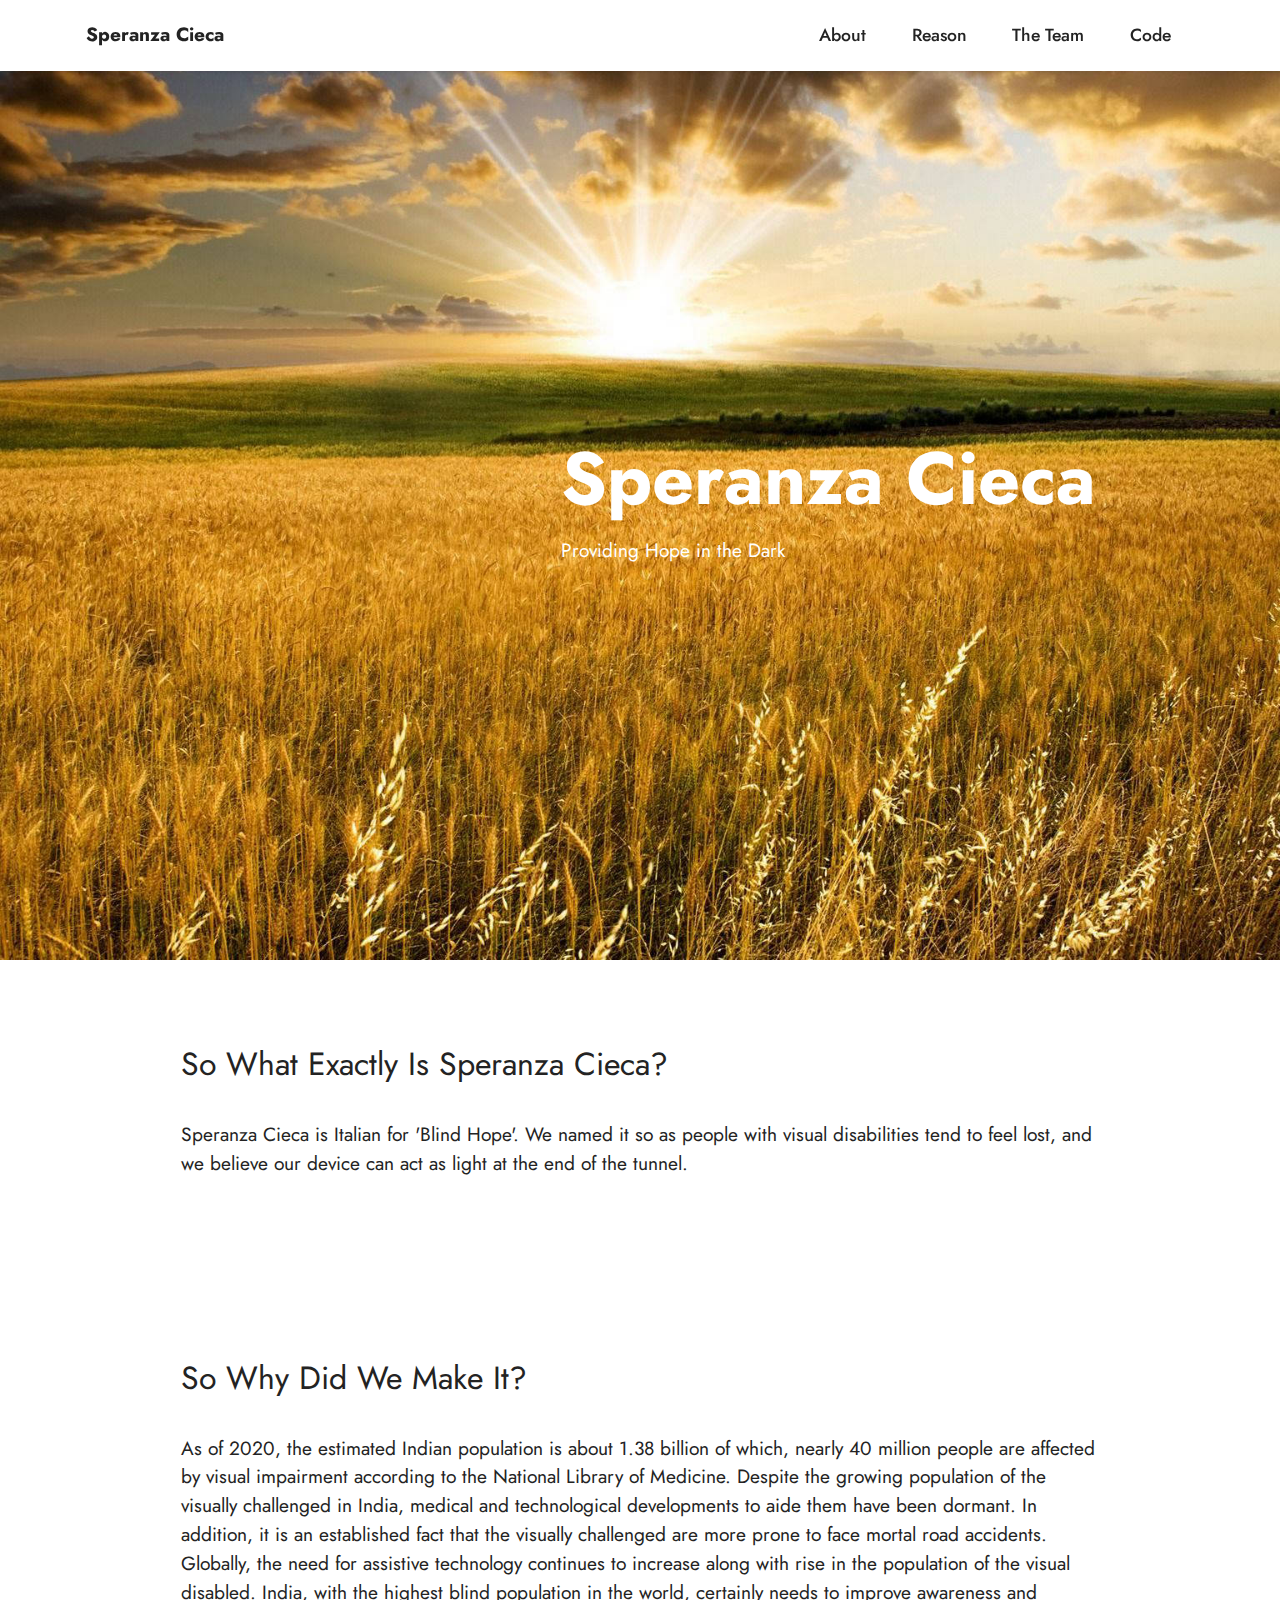
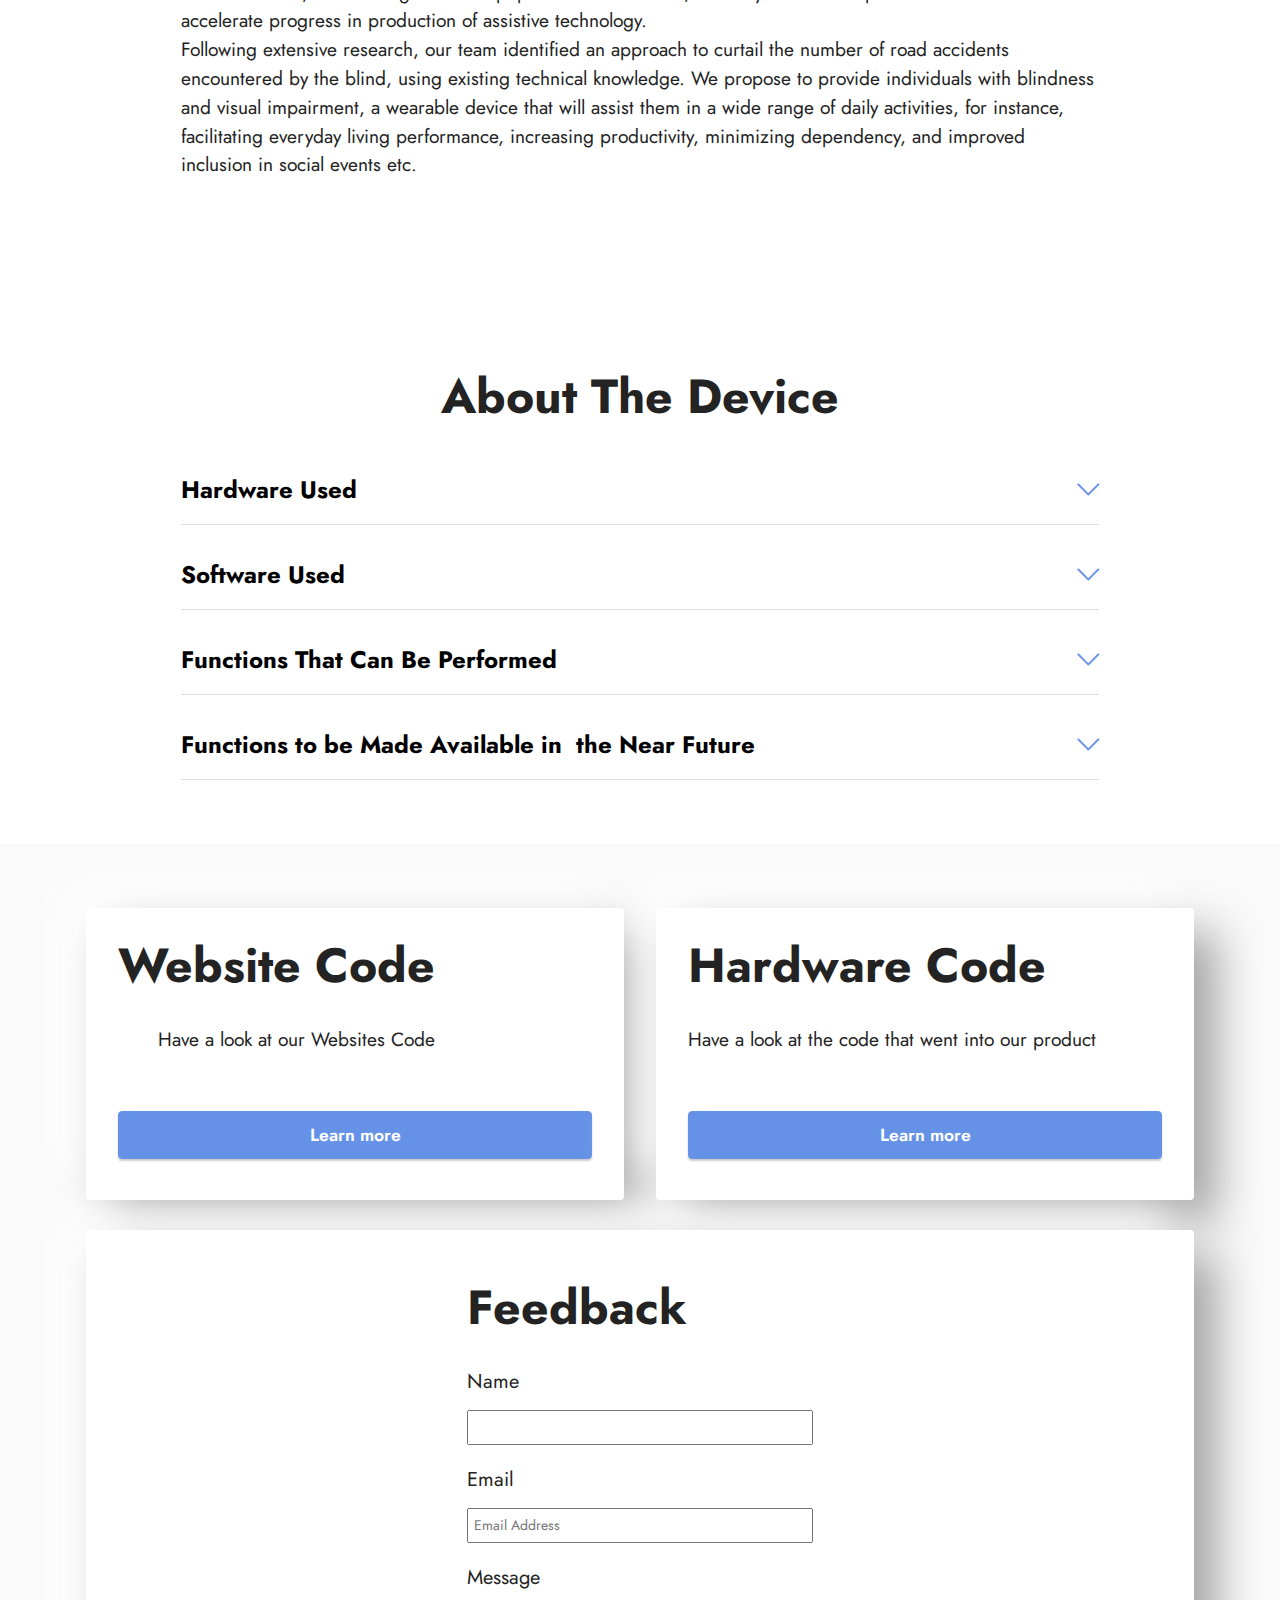
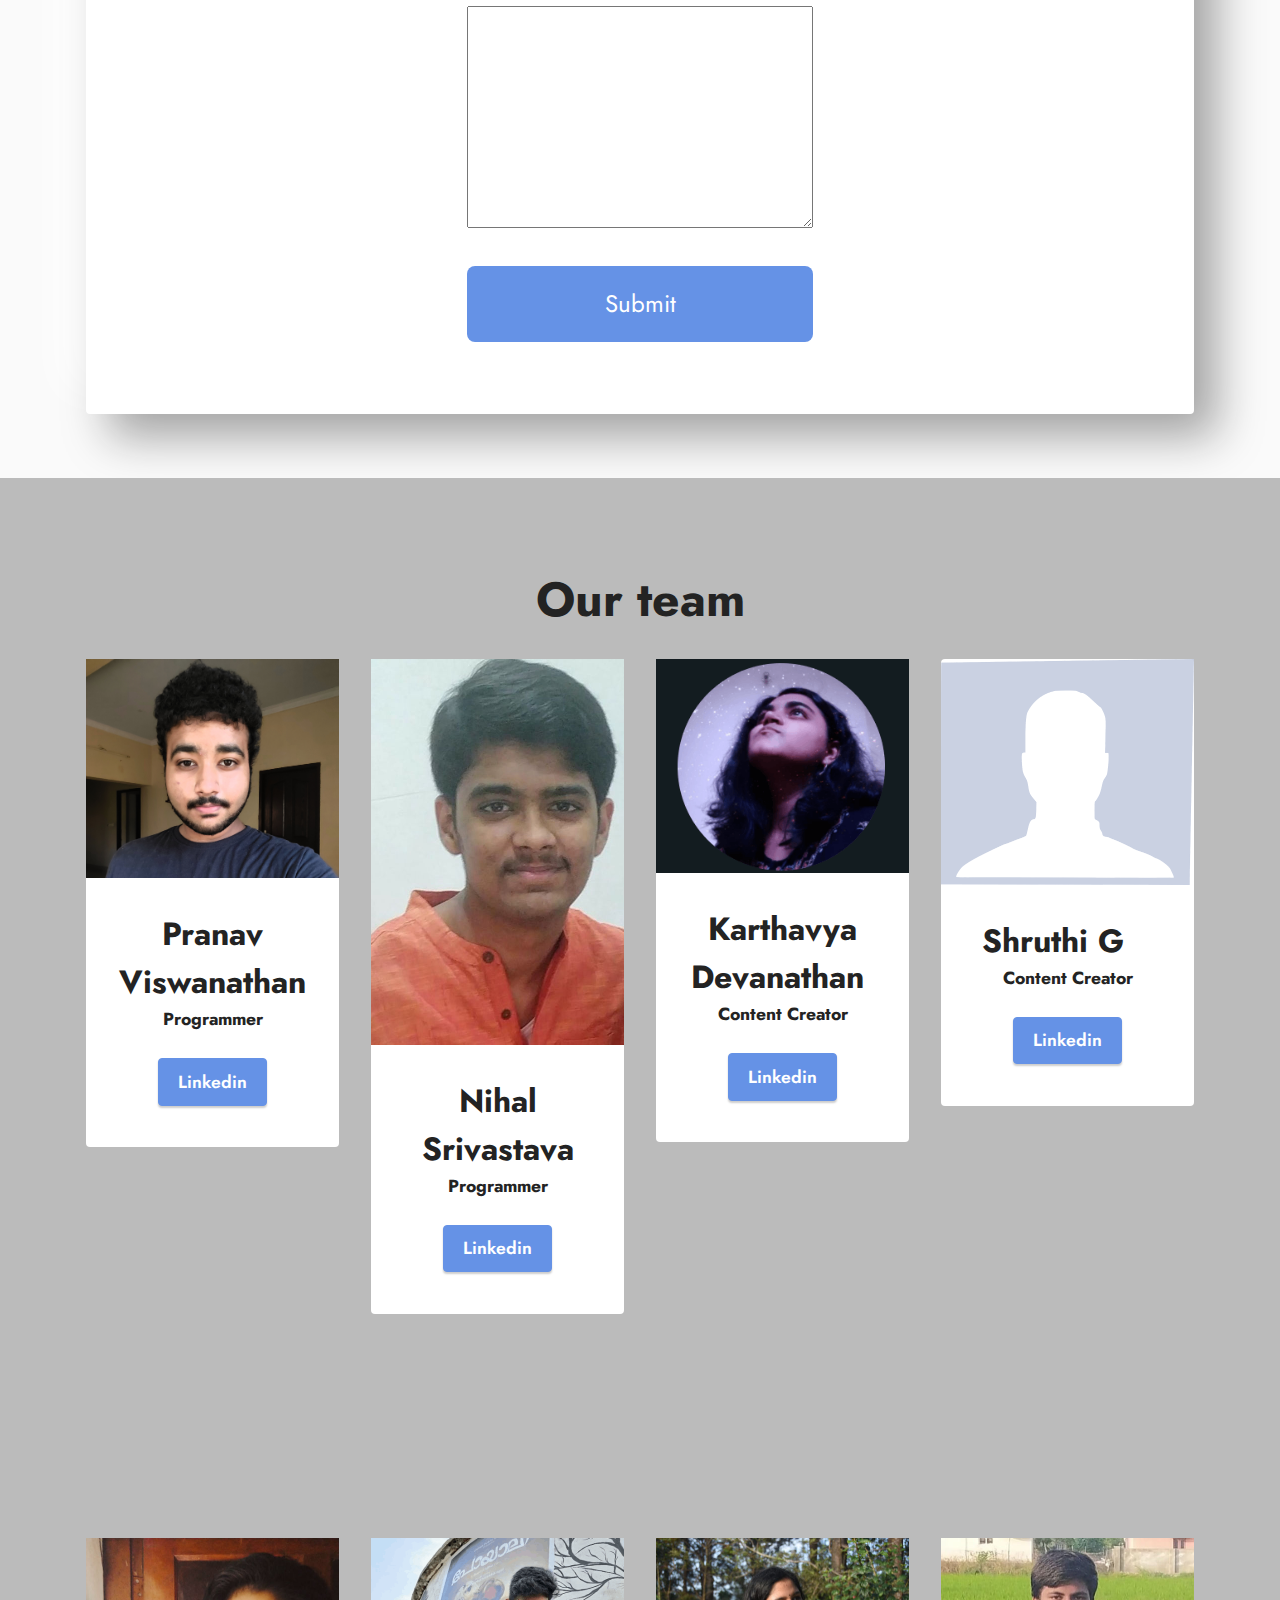
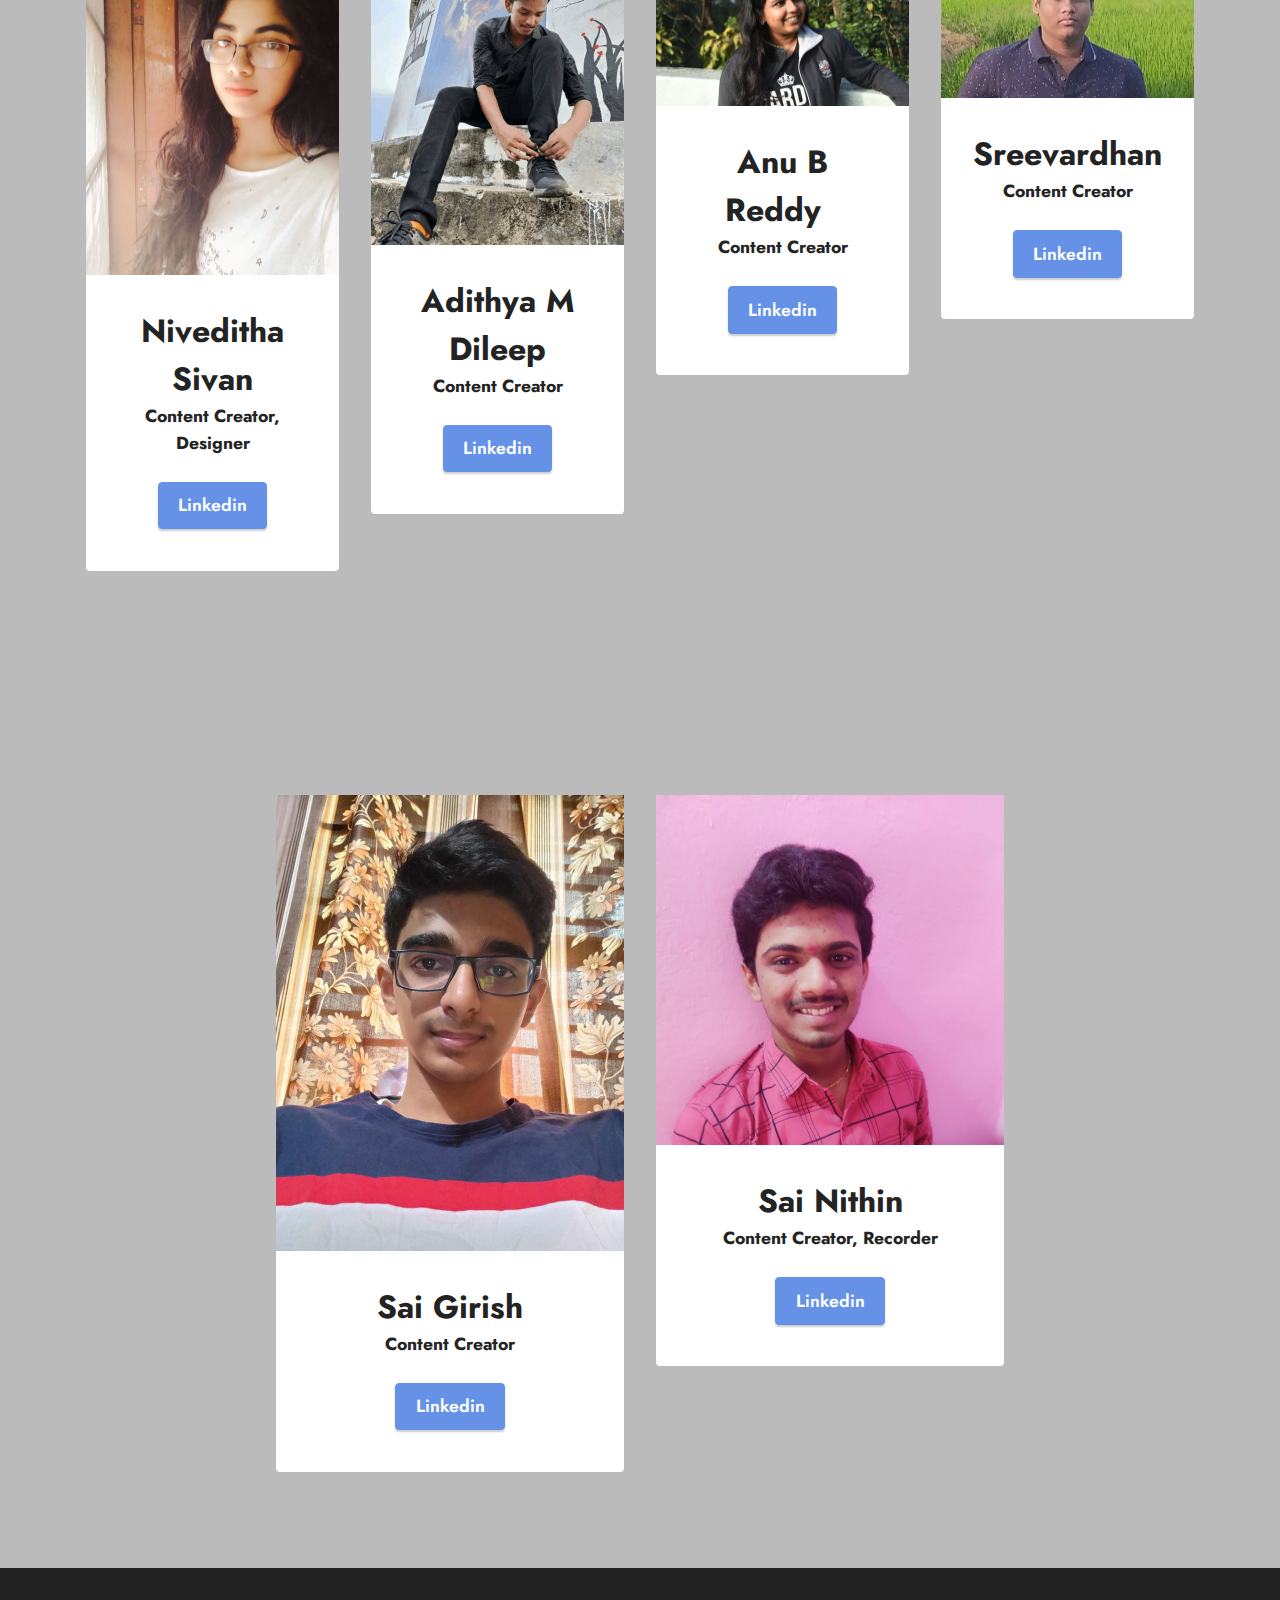
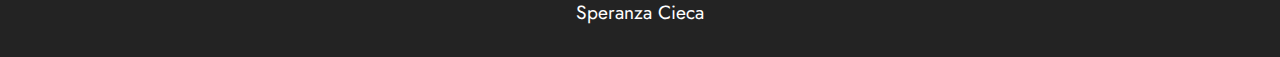
==== commit 296e09ee: "Merge branch 'PracticalHarware:main' into main" ====
--- a/index.html
+++ b/index.html
@@ -48,7 +48,7 @@
                 <ul class="navbar-nav nav-dropdown nav-right" data-app-modern-menu="true"><li class="nav-item"><a class="nav-link link text-black text-primary display-4" href="index.html#content5-c">About</a></li>
                     <li class="nav-item"><a class="nav-link link text-black text-primary display-4" href="index.html#content5-e">Reason</a></li>
                     <li class="nav-item"><a class="nav-link link text-black text-primary display-4" href="index.html#team1-g">The Team</a>
-                      <li class="nav-item"><a class="nav-link link text-black text-primary display-4" href="index.html#pricing1-m">Codet</a>
+                      <li class="nav-item"><a class="nav-link link text-black text-primary display-4" href="index.html#pricing1-m">Code</a>
                     </li></ul>
                 
                 
@@ -183,6 +183,7 @@
                                             </li><br>
                                             <li>
                                                 <span class = "func_subHead"> Convenient interface to help aid in motion </span><br>
+                                                Our proprietary audio interface makes using the device a breeze. 
                                             </li><br>
                                             <li>
                                                 <span class = "func_subHead"> Audio Assistant – ‘HELEN’: </span><br>
@@ -466,7 +467,7 @@
                         <h5 class="mbr-section-title card-title mbr-fonts-style align-center m-0 display-5">
                             <strong>Sai Nithin</strong></h5>
                         <h6 class="mbr-role mbr-fonts-style align-center mb-3 display-4">
-                            <strong>Content Creator</strong></h6>
+                            <strong>Content Creator, Recorder</strong></h6>
                         <p class="card-text mbr-fonts-style align-center display-7"></p>
                         
                         <div class="mbr-section-btn card-btn align-center"><a class="btn btn-primary display-4" href="https://www.linkedin.com/in/sai-nithin-142659209/" target="_blank">Linkedin</a></div>
